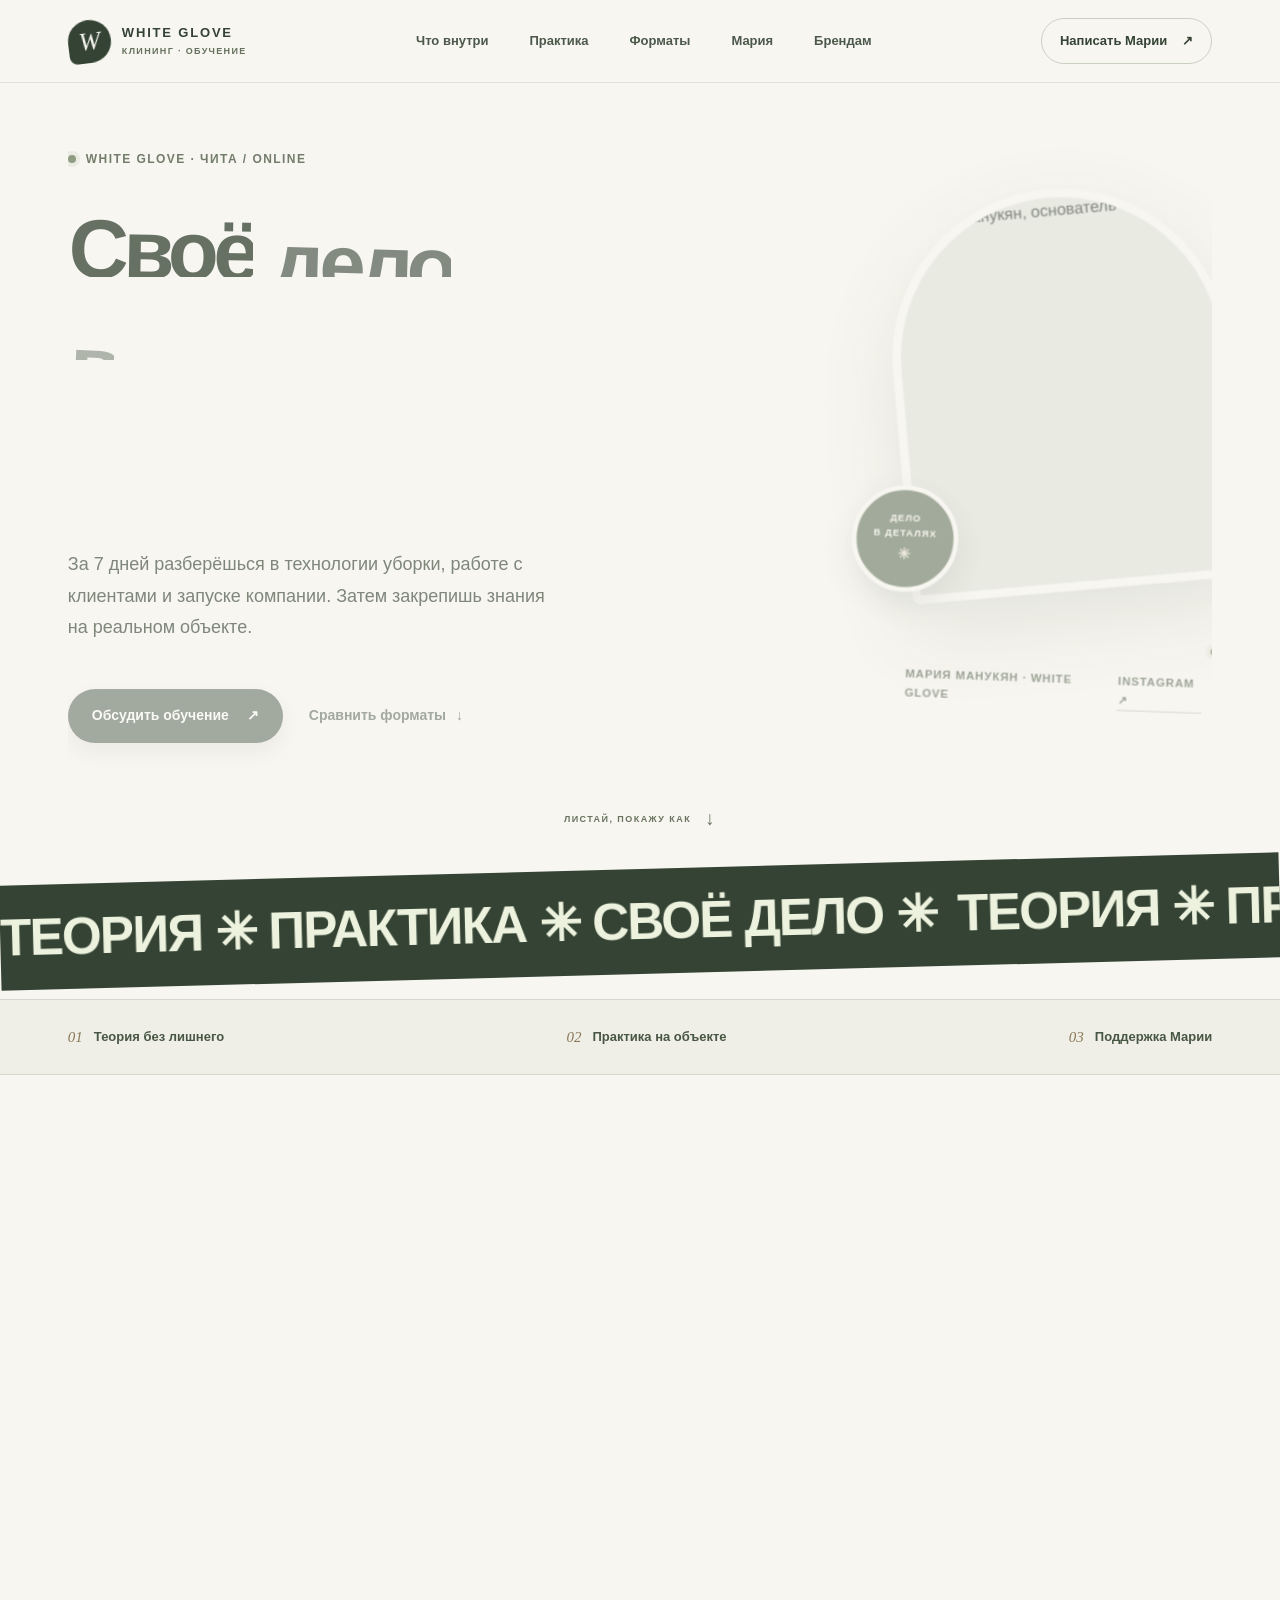
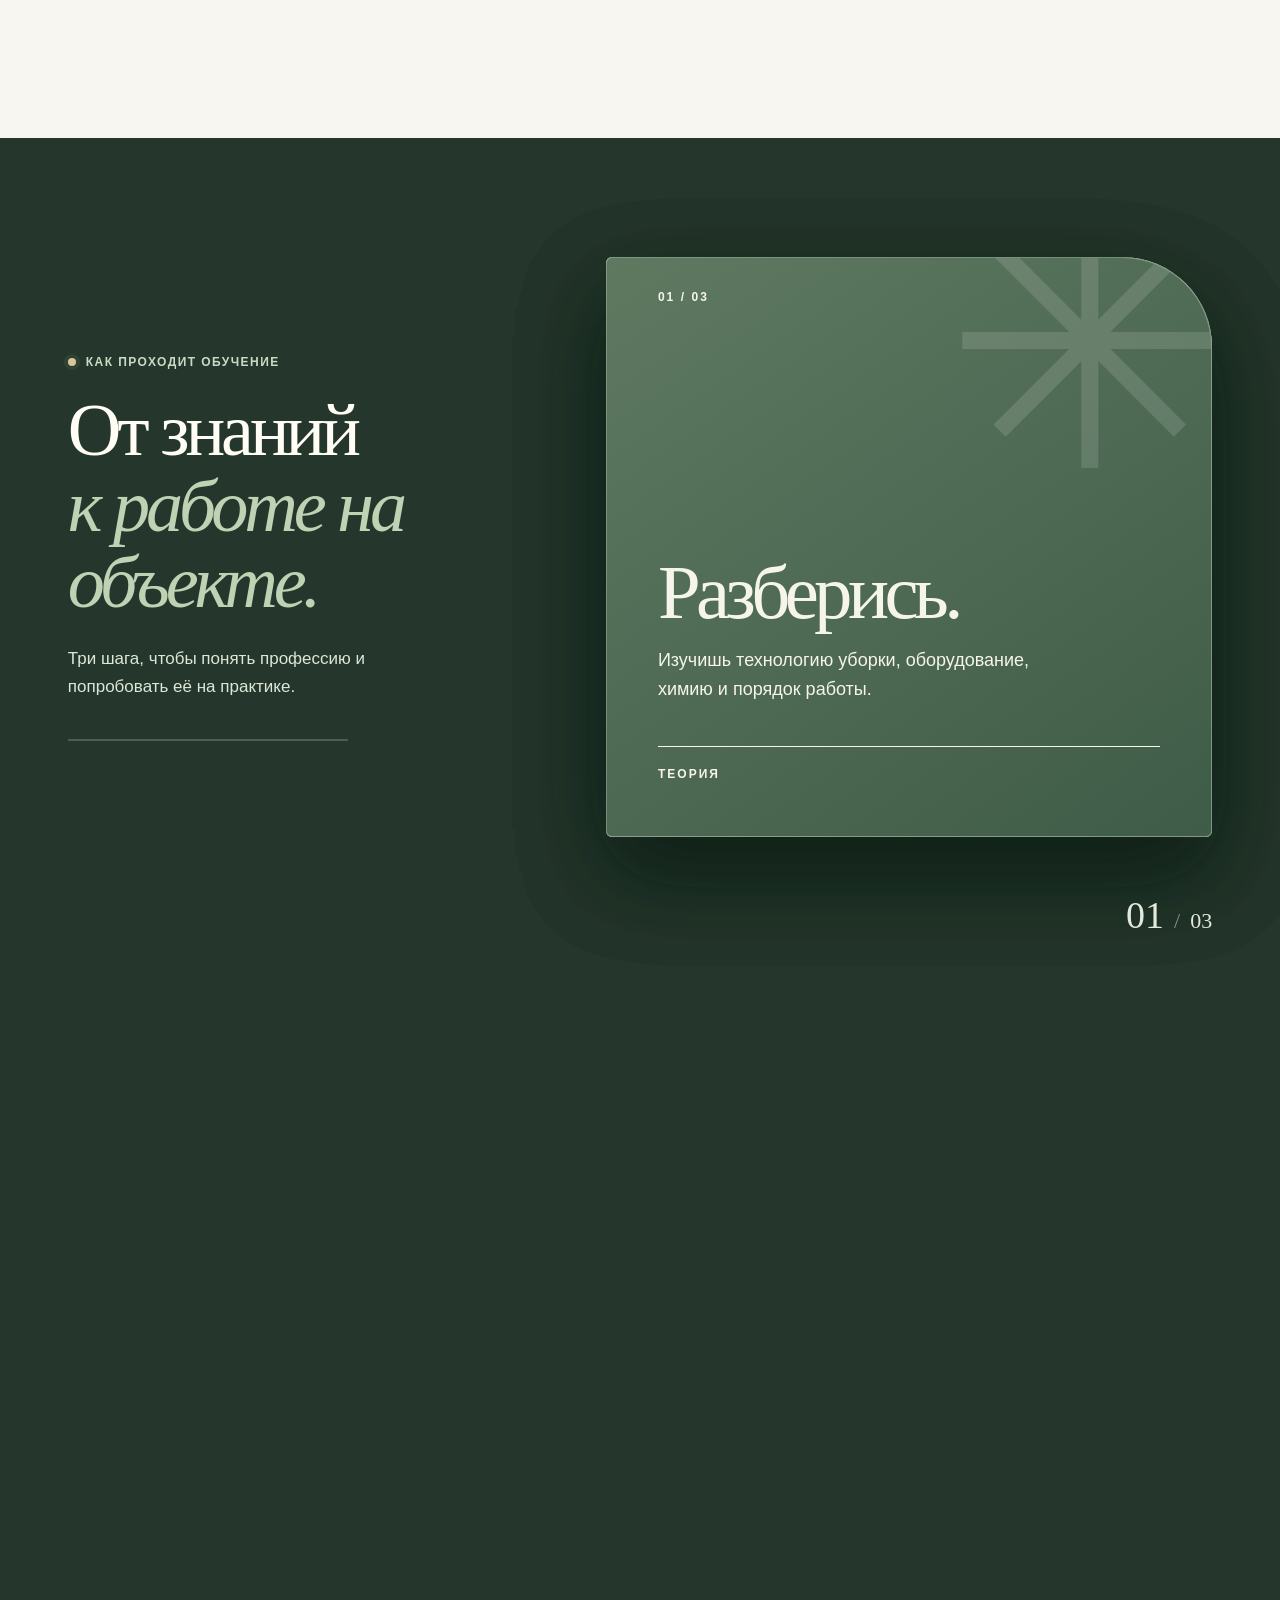
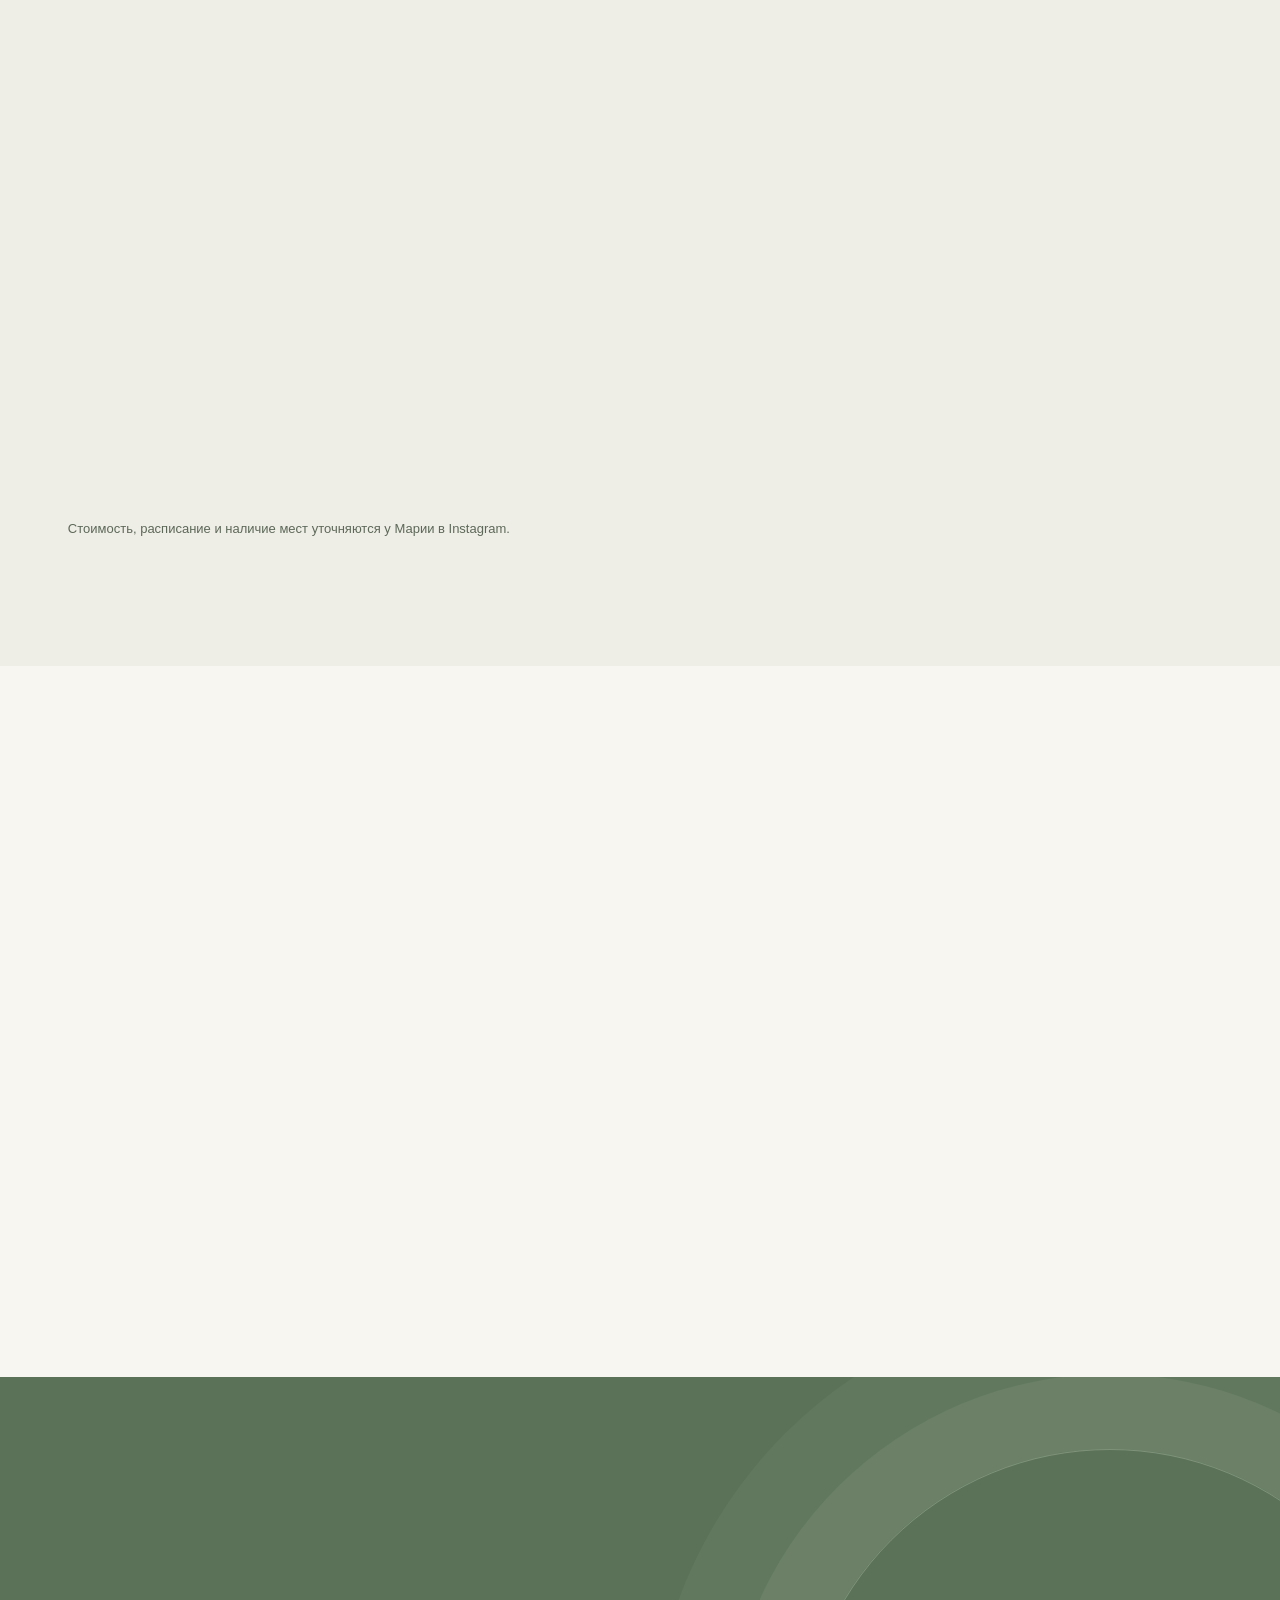
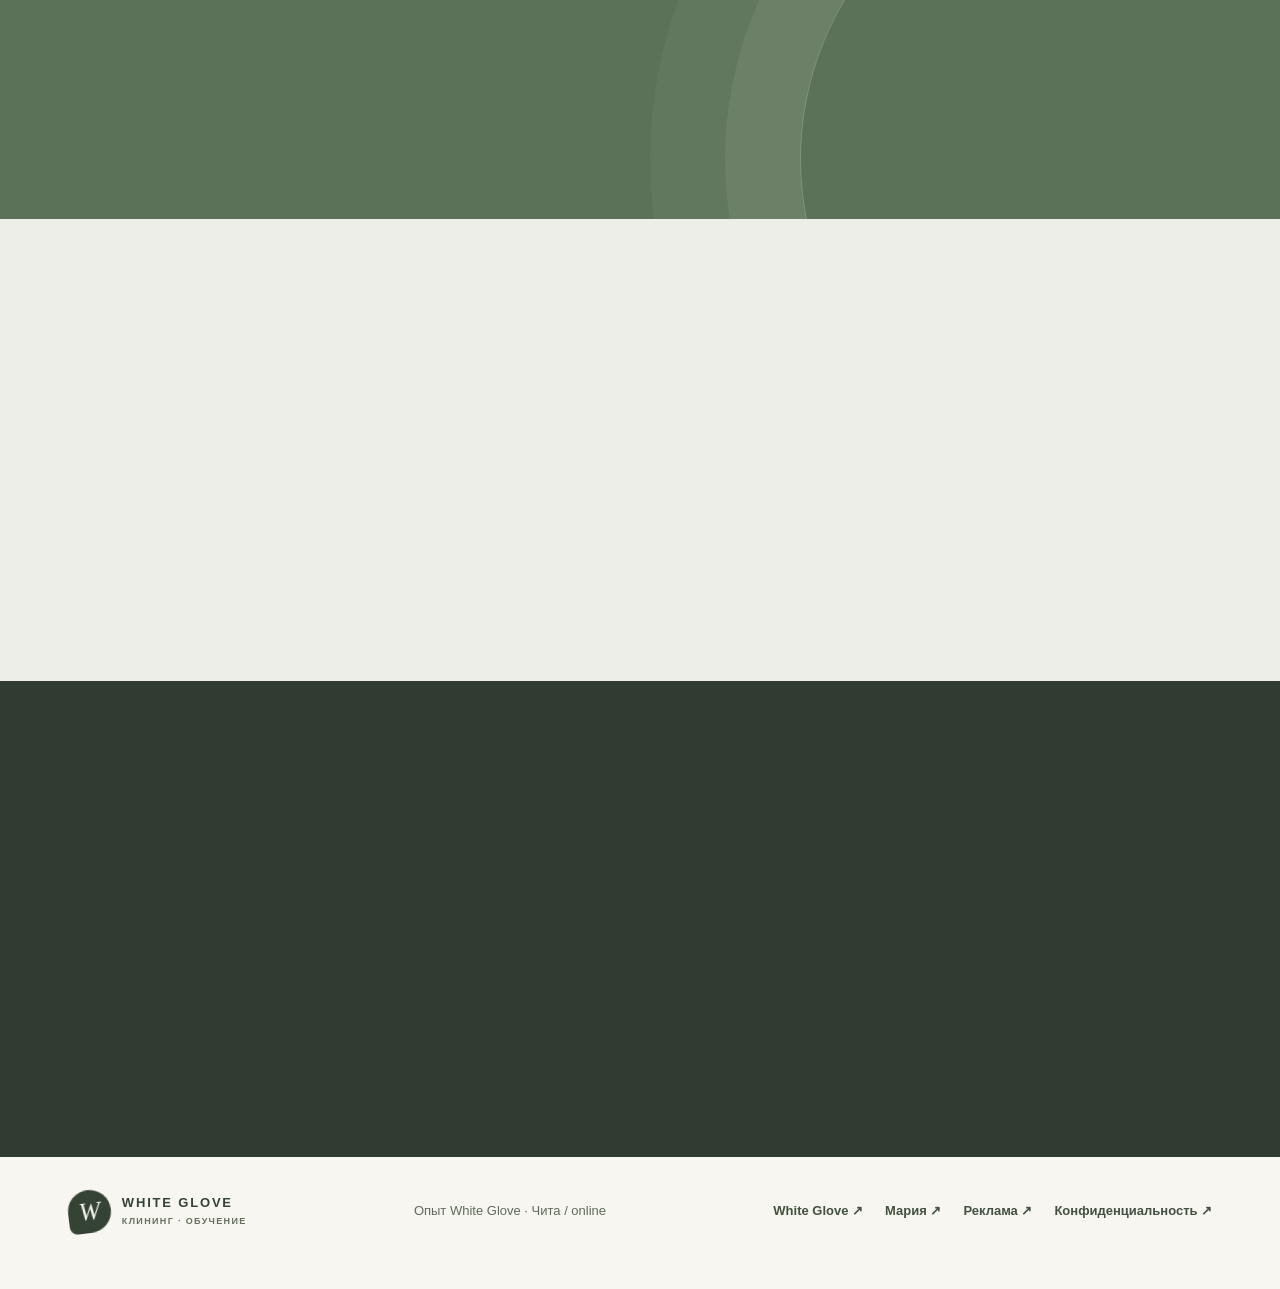
==== index.html @ 8e2f18bc "Add favicon assets and privacy CSP" ====
<!doctype html>
<html lang="ru">
  <head>
    <meta charset="utf-8">
    <meta http-equiv="Content-Security-Policy" content="default-src 'self'; script-src 'self'; style-src 'self'; img-src 'self' data:; font-src 'self'; connect-src 'self'; object-src 'none'; base-uri 'self'; form-action 'none'; upgrade-insecure-requests">
    <link rel="icon" href="/favicon.svg" type="image/svg+xml">
    <link rel="apple-touch-icon" href="/apple-touch-icon.png">
    <link rel="shortcut icon" href="/favicon.ico">
    <meta name="viewport" content="width=device-width, initial-scale=1">
        <meta name="theme-color" content="#f7f6f0">
    <meta name="description" content="Открой своё дело в клининге с Марией Манукян: теория, практика на объекте и два формата наставничества.">
    <meta property="og:type" content="website">
    <meta property="og:title" content="White Glove — клининг как дело">
    <meta property="og:description" content="От технологии уборки до первых заказов: теория, практика и поддержка Марии.">
    <title>White Glove — обучение клинингу с Марией Манукян</title>
    <link rel="stylesheet" href="styles.css?v=anime-motion-2">
    <script src="app.js?v=anime-motion-3" defer></script>
  <link rel="canonical" href="https://whiteglow.ru/"><meta property="og:url" content="https://whiteglow.ru/"><meta property="og:locale" content="ru_RU"><meta property="og:image" content="https://whiteglow.ru/instagram/maria-business.jpg"><meta property="og:image:alt" content="Мария Манукян — White Glove"><meta name="twitter:card" content="summary_large_image"><script type="application/ld+json">{"@context":"https://schema.org","@type":"WebSite","name":"White Glove","url":"https://whiteglow.ru/","inLanguage":"ru","description":"Обучение клинингу с Марией Манукян"}</script><meta name="google-site-verification" content="5sUJ-3RFZLc02Kup3Bb3RerP8i1IxEn9MFO-VkiBLbU"></head>
  <body>
    <a class="skip-link" href="#main">К содержанию</a>
    <div class="page-progress" aria-hidden="true"></div>

    <header class="site-header">
      <div class="header-inner wrap">
        <a class="brand" href="#top" aria-label="White Glove — главная">
          <span class="brand-mark" aria-hidden="true">W</span>
          <span class="brand-name">WHITE GLOVE<span>КЛИНИНГ · ОБУЧЕНИЕ</span></span>
        </a>
        <button class="menu-toggle" type="button" aria-label="Открыть меню" aria-expanded="false" aria-controls="site-nav">
          <span></span><span></span>
        </button>
        <nav class="site-nav" id="site-nav" aria-label="Главное меню">
          <a href="#approach">Что внутри</a>
          <a href="#cases">Практика</a>
          <a href="#courses">Форматы</a>
          <a href="#maria">Мария</a>
          <a href="advertising.html">Брендам</a>
        </nav>
        <a class="header-link" href="https://www.instagram.com/maria.manukyannn/" target="_blank" rel="noopener noreferrer">Написать Марии <span aria-hidden="true">↗</span></a>
      </div>
    </header>

    <main id="main">
      <section class="hero wrap" id="top" aria-labelledby="hero-title">
        <div class="hero-copy">
          <p class="eyebrow"><span class="eyebrow-dot"></span> WHITE GLOVE · ЧИТА / ONLINE</p>
          <h1 id="hero-title">Своё дело<br>в клининге.<br><em>Начни с Марией.</em></h1>
          <p class="hero-lead">За 7 дней разберёшься в технологии уборки, работе с клиентами и запуске компании. Затем закрепишь знания на реальном объекте.</p>
          <div class="hero-actions">
            <a class="button button-primary" href="https://www.instagram.com/maria.manukyannn/" target="_blank" rel="noopener noreferrer">Обсудить обучение <span aria-hidden="true">↗</span></a>
            <a class="text-link" href="#courses">Сравнить форматы <span aria-hidden="true">↓</span></a>
          </div>
          <div class="hero-note"><span class="note-rule"></span><p>7 дней обучения · 2 формата · практика с Марией</p></div>
        </div>

        <div class="hero-mobile-ribbon" aria-hidden="true"><div class="ribbon-track"><span>ТЕОРИЯ ✳ ПРАКТИКА ✳ СВОЁ ДЕЛО ✳ </span><span>ТЕОРИЯ ✳ ПРАКТИКА ✳ СВОЁ ДЕЛО ✳ </span><span>ТЕОРИЯ ✳ ПРАКТИКА ✳ СВОЁ ДЕЛО ✳ </span><span>ТЕОРИЯ ✳ ПРАКТИКА ✳ СВОЁ ДЕЛО ✳ </span></div></div>

        <div class="hero-visual" data-reveal>
          <div class="photo-frame hero-photo">
            <img src="instagram/maria-business.jpg" alt="Мария Манукян, основатель White Glove" fetchpriority="high">
          </div>
          <div class="hero-flight hero-flight-one" aria-hidden="true"><span>01</span> ЖИВАЯ ПРАКТИКА</div>
          <div class="hero-flight hero-flight-two" aria-hidden="true"><span>02</span> СВОЁ ДЕЛО</div>
          <div class="photo-caption"><span>МАРИЯ МАНУКЯН · WHITE GLOVE</span><a href="https://www.instagram.com/maria.manukyannn/" target="_blank" rel="noopener noreferrer" aria-label="Открыть Instagram Марии Манукян">INSTAGRAM ↗</a></div>
          <div class="hero-seal" aria-hidden="true"><span>ДЕЛО</span><span>В ДЕТАЛЯХ</span><i>✳</i></div>
          <span class="visual-orbit orbit-one" aria-hidden="true"></span>
          <span class="visual-orbit orbit-two" aria-hidden="true"></span>
        </div>
        <a class="scroll-cue" href="#approach"><span>ЛИСТАЙ, ПОКАЖУ КАК</span><span aria-hidden="true">↓</span></a>
      </section>

      <div class="motion-ribbon" aria-hidden="true"><div class="ribbon-track"><span>ТЕОРИЯ ✳ ПРАКТИКА ✳ СВОЁ ДЕЛО ✳ </span><span>ТЕОРИЯ ✳ ПРАКТИКА ✳ СВОЁ ДЕЛО ✳ </span><span>ТЕОРИЯ ✳ ПРАКТИКА ✳ СВОЁ ДЕЛО ✳ </span><span>ТЕОРИЯ ✳ ПРАКТИКА ✳ СВОЁ ДЕЛО ✳ </span></div></div>
      <section class="trust-strip" aria-label="Обучение White Glove">
        <div class="wrap trust-inner"><span><i>01</i> Теория без лишнего</span><span><i>02</i> Практика на объекте</span><span><i>03</i> Поддержка Марии</span></div>
      </section>

      <section class="approach section wrap" id="approach" aria-labelledby="approach-title">
        <div class="section-intro" data-reveal>
          <p class="eyebrow"><span class="eyebrow-dot"></span> НЕ ТОЛЬКО ТЕОРИЯ</p>
          <h2 id="approach-title">Пойми работу.<br><em>Собери своё.</em></h2>
          <p class="section-lead">Разберёшься, как устроена клининговая компания — от чистой поверхности до команды и документов.</p>
        </div>
        <div class="steps" data-reveal>
          <article class="step"><span class="step-number">01</span><div><h3>Технология уборки</h3><p>Инвентарь, химия и порядок действий на объекте.</p></div><span class="step-mark" aria-hidden="true">↗</span></article>
          <article class="step"><span class="step-number">02</span><div><h3>Организация работы</h3><p>Заявки, документы, подготовка объекта и процессы.</p></div><span class="step-mark" aria-hidden="true">↗</span></article>
          <article class="step"><span class="step-number">03</span><div><h3>Люди и развитие</h3><p>Подбор команды и первые шаги к своему делу.</p></div><span class="step-mark" aria-hidden="true">↗</span></article>
          <a class="inline-cta" href="https://www.instagram.com/maria.manukyannn/" target="_blank" rel="noopener noreferrer">Уточнить программу у Марии <span aria-hidden="true">↗</span></a>
        </div>
      </section>

      <section class="story-section" id="journey" aria-labelledby="story-title">
        <div class="story-stage wrap">
          <div class="story-heading">
            <p class="eyebrow"><span class="eyebrow-dot"></span> КАК ПРОХОДИТ ОБУЧЕНИЕ</p>
            <h2 id="story-title">От знаний<br><em>к работе на объекте.</em></h2>
            <p>Три шага, чтобы понять профессию и попробовать её на практике.</p>
            <div class="story-meter" aria-hidden="true"><span></span></div>
          </div>
          <div class="story-scenes">
            <article class="story-scene"><span class="story-index">01 / 03</span><div class="story-symbol" aria-hidden="true">✳</div><h3>Разберись.</h3><p>Изучишь технологию уборки, оборудование, химию и порядок работы.</p><span class="story-tail">ТЕОРИЯ</span></article>
            <article class="story-scene"><span class="story-index">02 / 03</span><div class="story-symbol" aria-hidden="true">↗</div><h3>Попробуй.</h3><p>Выйдешь на реальный объект с Марией и увидишь процессы в действии.</p><span class="story-tail">ПРАКТИКА</span></article>
            <article class="story-scene"><span class="story-index">03 / 03</span><div class="story-symbol" aria-hidden="true">∞</div><h3>Продолжай.</h3><p>Получишь поддержку в выбранном формате, когда начнёшь применять знания.</p><span class="story-tail">ПОДДЕРЖКА</span></article>
          </div>
          <div class="story-counter" aria-hidden="true"><span>01</span><i>/</i><span>03</span></div>
        </div>
      </section>

      <section class="case-section" id="cases" aria-labelledby="case-title">
        <div class="case-layout wrap">
          <div class="case-image photo-frame" data-reveal>
            <img src="instagram/commercial.jpg" alt="Коммерческий проект White Glove: окна и большой общественный интерьер" loading="eager" fetchpriority="high" decoding="async">
            <a class="image-link" href="https://www.instagram.com/cleaning_white_glove/reel/DLD2cqAoR26/" target="_blank" rel="noopener noreferrer"><span>СМОТРЕТЬ РАБОТУ КОМАНДЫ</span><span aria-hidden="true">↗</span></a>
          </div>
          <div class="case-copy" data-reveal>
            <p class="eyebrow"><span class="eyebrow-dot"></span> ПРАКТИКА НАСТОЯЩЕЙ КОМАНДЫ</p>
            <h2 id="case-title">Большие объекты.<br><em>Системная работа.</em></h2>
            <p class="section-lead">White Glove убирает школы, окна, фасады и коммерческие пространства. На конкретных проектах легче понять, как планируют работу и распределяют задачи.</p>
            <a class="button button-light" href="https://www.instagram.com/cleaning_white_glove/reel/DLD2cqAoR26/" target="_blank" rel="noopener noreferrer">Посмотреть проект в Instagram <span aria-hidden="true">↗</span></a>
            <p class="case-meta">ШКОЛА · ОКНА · АНГАР · ФАСАДЫ</p>
          </div>
        </div>
      </section>

      <section class="review-section section wrap" aria-labelledby="review-title">
        <div class="review-heading" data-reveal>
          <p class="eyebrow"><span class="eyebrow-dot"></span> ОТЗЫВЫ УЧЕНИЦ</p>
          <h2 id="review-title">Учёба на примере<br><em>реальной компании.</em></h2>
        </div>
        <div class="review-grid">
          <figure class="review-quote" data-reveal>
            <span class="quote-mark" aria-hidden="true">“</span>
            <blockquote>Всё очень подробно, лаконично и понятным языком.</blockquote>
            <figcaption>ОТЗЫВ УЧЕНИЦЫ · INSTAGRAM, 27.03.2025</figcaption>
            <a href="https://www.instagram.com/stories/highlights/18038107966927348/" target="_blank" rel="noopener noreferrer">Смотреть отзывы <span aria-hidden="true">↗</span></a>
          </figure>
          <div class="student-result" data-reveal>
            <p class="eyebrow"><span class="eyebrow-dot"></span> ЛИЧНЫЙ ОПЫТ УЧЕНИЦЫ</p>
            <p class="result-number">10 <span>объектов</span></p>
            <p class="result-caption">за 10 дней и первые коммерческие заявки</p>
            <p class="result-note">Это история одной ученицы, а не обещание такого же результата.</p>
            <a class="text-link" href="https://www.instagram.com/stories/highlights/18038107966927348/" target="_blank" rel="noopener noreferrer">Больше отзывов <span aria-hidden="true">↗</span></a>
          </div>
        </div>
      </section>

      <section class="courses-section" id="courses" aria-labelledby="courses-title">
        <div class="wrap courses-wrap">
          <div class="courses-heading" data-reveal>
            <div><p class="eyebrow"><span class="eyebrow-dot"></span> ВЫБЕРИ СВОЙ ТЕМП</p><h2 id="courses-title">Два формата.<br><em>Общая база — разная глубина.</em></h2></div>
            <p class="section-lead">В обоих форматах — теория уборки и химчистки, оборудование, химия, работа с клиентами и запуск дела. Выбирай объём практики и поддержки.</p>
          </div>
          <div class="course-grid">
            <article class="course-card" data-reveal>
              <div class="course-top"><span>01 / С МАРИЕЙ</span><span>1 ПРАКТИКА</span></div>
              <div class="course-body"><p class="course-kicker">Программа и личная связь</p><h3>Индивидуальный</h3><p>Все уроки курса, один месяц обратной связи и одна практика на объекте с Марией.</p></div>
              <a class="course-link" href="https://www.instagram.com/maria.manukyannn/" target="_blank" rel="noopener noreferrer">Узнать цену и даты <span aria-hidden="true">↗</span></a>
            </article>
            <article class="course-card course-featured" data-reveal>
              <div class="course-top"><span>02 / МАКСИМУМ ПРАКТИКИ</span><span>2 ПРАКТИКИ</span></div>
              <div class="course-body"><p class="course-kicker">Всё для старта</p><h3>VIP</h3><p>Два месяца наставничества и две практики. Пылесос, парогенератор и необходимую химию закупаем за свой счёт.</p></div>
              <a class="course-link" href="https://www.instagram.com/maria.manukyannn/" target="_blank" rel="noopener noreferrer">Узнать цену и даты <span aria-hidden="true">↗</span></a>
            </article>
          </div>
          <p class="courses-footnote">Стоимость, расписание и наличие мест уточняются у Марии в Instagram.</p>
        </div>
      </section>

      <section class="mentor-section section wrap" id="maria" aria-labelledby="mentor-title">
        <div class="mentor-signature" data-reveal aria-hidden="true"><span>М</span><small>МАРИЯ МАНУКЯН<br>WHITE GLOVE</small></div>
        <div class="mentor-copy" data-reveal>
          <p class="eyebrow"><span class="eyebrow-dot"></span> НАСТАВНИК ПО КЛИНИНГУ</p>
          <h2 id="mentor-title">Мария.<br><em>Опыт — в дело.</em></h2>
          <p class="section-lead">Основатель White Glove. Покажет, как устроена работа компании, и поможет выбрать подходящий формат обучения.</p>
          <a class="button button-primary" href="https://www.instagram.com/maria.manukyannn/" target="_blank" rel="noopener noreferrer">Познакомиться в Instagram <span aria-hidden="true">↗</span></a>
        </div>
      </section>

      <section class="brand-teaser" aria-labelledby="brand-teaser-title">
        <div class="wrap brand-teaser-inner" data-reveal>
          <p class="eyebrow"><span class="eyebrow-dot"></span> ДЛЯ БРЕНДОВ</p>
          <h2 id="brand-teaser-title">Хотите рекламу<br><em>у Марии?</em></h2>
          <a class="button button-cream" href="advertising.html">Форматы и цены <span aria-hidden="true">↗</span></a>
          <span class="brand-teaser-star" aria-hidden="true">✳</span>
        </div>
      </section>

      <section class="faq-section" aria-labelledby="faq-title">
        <div class="faq-layout wrap">
          <div data-reveal><p class="eyebrow"><span class="eyebrow-dot"></span> КОРОТКО О ГЛАВНОМ</p><h2 id="faq-title">Вопросы<br><em>перед стартом.</em></h2><a class="text-link" href="https://www.instagram.com/maria.manukyannn/" target="_blank" rel="noopener noreferrer">Спросить Марию напрямую <span aria-hidden="true">↗</span></a></div>
          <div class="faq-list" data-reveal>
            <details><summary>Нужен ли опыт в клининге?<span aria-hidden="true">+</span></summary><p>Нет. Можно начать с нуля и выбрать формат под свой опыт и цель.</p></details>
            <details><summary>Чем отличаются форматы?<span aria-hidden="true">+</span></summary><p>Программа общая. В индивидуальном формате — месяц обратной связи и одна практика. В VIP — два месяца наставничества, две практики, оборудование и химия за наш счёт.</p></details>
            <details><summary>Сколько стоит обучение?<span aria-hidden="true">+</span></summary><p>Напиши Марии — она расскажет о стоимости, расписании и ближайших местах.</p></details>
          </div>
        </div>
      </section>

      <section class="final-cta" aria-labelledby="final-title">
        <div class="final-inner wrap" data-reveal>
          <p class="eyebrow"><span class="eyebrow-dot"></span> БЕЗ ОБЯЗАТЕЛЬСТВ</p>
          <h2 id="final-title">Спроси — и реши<br><em>своим темпом.</em></h2>
          <p>Уточни программу, цену и ближайший набор прямо у Марии.</p>
          <a class="button button-cream" href="https://www.instagram.com/maria.manukyannn/" target="_blank" rel="noopener noreferrer">Написать Марии в Instagram <span aria-hidden="true">↗</span></a>
          <span class="final-glow" aria-hidden="true"></span>
        </div>
      </section>
    </main>

    <footer class="site-footer wrap">
      <a class="brand" href="#top" aria-label="White Glove — наверх"><span class="brand-mark" aria-hidden="true">W</span><span class="brand-name">WHITE GLOVE<span>КЛИНИНГ · ОБУЧЕНИЕ</span></span></a>
      <p>Опыт White Glove · Чита / online</p>
      <div><a href="https://www.instagram.com/cleaning_white_glove/" target="_blank" rel="noopener noreferrer">White Glove ↗</a><a href="https://www.instagram.com/maria.manukyannn/" target="_blank" rel="noopener noreferrer">Мария ↗</a><a href="advertising.html">Реклама ↗</a><a href="privacy.html">Конфиденциальность ↗</a></div>
    </footer>
    <a class="mobile-contact" href="https://www.instagram.com/maria.manukyannn/" target="_blank" rel="noopener noreferrer">Спросить про обучение <span aria-hidden="true">↗</span></a>
  </body>
</html>
---- styles.css ----
:root {
  color-scheme: light;
  --paper: #f7f6f0;
  --paper-deep: #eeeee5;
  --white: #fffefa;
  --ink: #273329;
  --ink-soft: #566153;
  --muted: #63705f;
  --forest: #344333;
  --olive: #66775e;
  --sage: #b8c1a7;
  --line: #daddd1;
  --gold: #b19a70;
  --serif: "Iowan Old Style", "Palatino Linotype", "Book Antiqua", Georgia, serif;
  --sans: "Segoe UI", Arial, sans-serif;
  --wrap: 1216px;
  --gutter: clamp(22px, 5.3vw, 84px);
  --ease: cubic-bezier(.2,.75,.2,1);
}

*,*::before,*::after{box-sizing:border-box}
html{scroll-behavior:smooth;scroll-padding-top:92px;overflow-x:clip}
body{min-width:320px;margin:0;overflow-x:clip;color:var(--ink);background:var(--paper);font-family:var(--sans);font-size:17px;line-height:1.65;-webkit-font-smoothing:antialiased;text-rendering:optimizeLegibility}
body,button,a{font-family:var(--sans)}
a{color:inherit;text-decoration:none}
img{display:block;width:100%;height:100%;object-fit:cover}
button{font:inherit}
::selection{color:var(--white);background:var(--olive)}
:focus-visible{outline:3px solid #8b744c;outline-offset:4px}
.wrap{width:min(var(--wrap),calc(100% - var(--gutter)*2));margin-inline:auto}
.skip-link{position:fixed;z-index:1000;top:12px;left:12px;padding:12px 16px;border-radius:3px;color:white;background:var(--forest);transform:translateY(-160%)}
.skip-link:focus{transform:translateY(0)}
.page-progress{position:fixed;z-index:100;top:0;left:0;width:100%;height:3px;background:linear-gradient(90deg,#53634c,var(--gold));transform:scaleX(0);transform-origin:left;pointer-events:none}
.site-header{position:sticky;z-index:40;top:0;border-bottom:1px solid rgba(79,93,72,.12);background:rgba(247,246,240,.92);backdrop-filter:blur(16px)}
.header-inner{display:flex;min-height:82px;align-items:center;justify-content:space-between;gap:32px}
.brand{display:inline-flex;flex:0 0 auto;align-items:center;gap:11px}
.brand-mark{display:grid;width:43px;height:43px;place-items:center;border-radius:50% 50% 50% 8px;color:var(--paper);background:var(--forest);font:italic 26px/1 var(--serif);transform:rotate(-7deg)}
.brand-name{color:var(--forest);font-size:13px;font-weight:750;letter-spacing:.14em;line-height:1.25}
.brand-name span{display:block;margin-top:5px;color:#65705e;font-size:9px;font-weight:650;letter-spacing:.15em}
.site-nav{display:flex;align-items:center;gap:clamp(22px,3.2vw,46px)}
.site-nav a,.header-link{font-size:13px;font-weight:650}
.site-nav a{position:relative;padding-block:9px;color:#4c594a}
.site-nav a::after{position:absolute;right:0;bottom:3px;left:0;height:1px;background:var(--olive);content:"";transform:scaleX(0);transform-origin:right;transition:transform .28s var(--ease)}
.site-nav a:hover::after{transform:scaleX(1);transform-origin:left}
.header-link{display:flex;min-height:46px;align-items:center;gap:15px;padding:0 18px;border:1px solid #c9d0c1;border-radius:999px;color:var(--forest);transition:color .22s,background .22s,border-color .22s}
.header-link:hover{border-color:var(--forest);color:var(--white);background:var(--forest)}
.header-link span,.button span,.course-link span,.inline-cta span,.text-link span{display:inline-block;transition:transform .28s var(--ease)}
.header-link:hover span,.button:hover span,.course-link:hover span,.inline-cta:hover span,.text-link:hover span{transform:translate(3px,-2px)}
.menu-toggle{display:none}

.hero{position:relative;display:grid;min-height:min(760px,calc(100svh - 82px));grid-template-columns:.93fr 1.07fr;align-items:center;gap:clamp(40px,7vw,100px);padding-top:54px;padding-bottom:50px;overflow-x:clip}
.hero-copy{position:relative;z-index:2;padding:8px 0 18px}
.eyebrow{display:flex;align-items:center;gap:10px;margin:0 0 22px;color:#626e5b;font-size:12px;font-weight:750;letter-spacing:.12em;line-height:1.5}
.eyebrow-dot{width:8px;height:8px;flex:0 0 auto;border-radius:50%;background:#829174;box-shadow:0 0 0 4px rgba(130,145,116,.12)}
h1,h2,h3,p,figure{margin-top:0}
.hero h1,.section h2,.case-copy h2,.courses-heading h2,.faq-layout h2,.final-inner h2{margin-bottom:0;color:var(--forest);font-size:clamp(52px,6.5vw,88px);font-weight:600;line-height:.99;letter-spacing:-.065em;text-wrap:balance}
.hero h1 em,.section h2 em,.case-copy h2 em,.courses-heading h2 em,.faq-layout h2 em,.final-inner h2 em{color:#78876c;font-family:var(--serif);font-size:.94em;font-weight:500;letter-spacing:-.045em}
.hero-lead,.section-lead{max-width:510px;margin:24px 0 0;color:var(--ink-soft);font-size:18px;line-height:1.75}
.hero-actions{display:flex;align-items:center;flex-wrap:wrap;gap:16px 26px;margin-top:31px}
.button{position:relative;display:inline-flex;min-height:54px;align-items:center;justify-content:center;gap:18px;padding:0 23px;border:1px solid transparent;border-radius:999px;font-size:14px;font-weight:700;transition:transform .28s var(--ease),box-shadow .28s,background .28s,color .28s,border-color .28s;cursor:pointer}
.button:hover{transform:translateY(-3px)}
.button-primary{color:var(--white);background:var(--forest);box-shadow:0 9px 24px rgba(39,51,41,.13)}
.button-primary:hover{background:#4b5b47;box-shadow:0 13px 31px rgba(39,51,41,.2)}
.text-link{display:inline-flex;min-height:44px;align-items:center;gap:10px;color:var(--forest);font-size:14px;font-weight:700}
.hero-note{display:flex;align-items:center;gap:14px;margin-top:51px;color:#5e6a59;font-size:12px;font-weight:650;letter-spacing:.035em}
.hero-note p{margin:0}
.note-rule{width:35px;height:1px;background:var(--gold)}
.hero-visual{position:relative;min-width:0;max-width:535px;margin:0 0 8px auto;isolation:isolate}
.hero-visual::before{position:absolute;z-index:-1;top:11%;right:-13%;width:82%;aspect-ratio:1;border:1px solid rgba(111,126,99,.22);border-radius:50%;content:"";animation:orbit 30s linear infinite}
.hero-visual::after{position:absolute;z-index:-2;top:20%;right:-2%;width:78%;aspect-ratio:1;border:1px solid rgba(177,154,112,.26);border-radius:50%;content:"";animation:orbit 38s linear infinite reverse}
.photo-frame{position:relative;overflow:hidden;background:#dfe3d8;box-shadow:0 25px 70px rgba(43,55,42,.13)}
.hero-photo{width:min(100%,470px);aspect-ratio:.84;margin-inline:auto;border:9px solid var(--paper);border-radius:220px 220px 10px 10px;box-shadow:0 30px 80px rgba(43,55,42,.16)}
.hero-photo img{object-position:center 47%;transition:transform 1.1s var(--ease);animation:photo-arrive 1s .18s both var(--ease)}
.hero-visual:hover .hero-photo img{transform:scale(1.035)}
.photo-caption{display:flex;justify-content:space-between;gap:14px;margin:14px 6% 0;color:#5c6956;font-size:12px;font-weight:750;letter-spacing:.08em}
.photo-caption a{border-bottom:1px solid rgba(93,109,83,.34)}
.photo-caption a:hover{color:#8a744c}
.hero-seal{position:absolute;z-index:2;top:52%;left:-40px;display:flex;width:112px;height:112px;flex-direction:column;align-items:center;justify-content:center;gap:0;border:5px solid var(--paper);border-radius:50%;color:#f8f7f1;background:var(--olive);box-shadow:0 13px 32px rgba(42,54,42,.15);font-size:10px;font-weight:750;letter-spacing:.1em;line-height:1.55;animation:seal-arrive .8s .75s both var(--ease),float 5s 2s ease-in-out infinite}
.hero-seal i{margin-top:3px;color:#e4dfcf;font-size:16px;font-style:normal}
.visual-orbit{position:absolute;z-index:-1;width:10px;height:10px;border-radius:50%;background:var(--gold);box-shadow:0 0 0 5px rgba(177,154,112,.12)}
.orbit-one{top:14%;left:9%}.orbit-two{right:2%;bottom:13%;width:7px;height:7px;background:#829174}
.scroll-cue{position:absolute;right:0;bottom:22px;left:0;display:flex;align-items:center;justify-content:center;gap:14px;color:#68735f;font-size:9px;font-weight:750;letter-spacing:.16em}
.scroll-cue span:last-child{font-size:19px;animation:cue 1.7s ease-in-out infinite}

.trust-strip{border-block:1px solid #d5d9ce;background:#efefe7}
.trust-inner{display:flex;min-height:74px;align-items:center;justify-content:space-between;gap:20px}
.trust-inner>span{display:flex;align-items:center;gap:11px;color:#485644;font-size:13px;font-weight:650}
.trust-inner i{color:#8a7856;font:italic 15px var(--serif)}
.section{padding-block:clamp(88px,11vw,148px)}
.approach{display:grid;grid-template-columns:.92fr 1.08fr;gap:clamp(50px,9vw,135px);align-items:start}
.section h2,.case-copy h2,.courses-heading h2,.faq-layout h2{font-size:clamp(48px,5.3vw,70px)}
.section-intro .section-lead,.case-copy .section-lead,.courses-heading .section-lead,.mentor-copy .section-lead{margin-top:20px;font-size:17px}
.steps{overflow-x:clip;padding-top:9px}
.step{display:grid;grid-template-columns:44px 1fr 28px;align-items:center;gap:17px;padding:23px 0;border-top:1px solid var(--line);transition:padding .3s var(--ease)}
.step:last-of-type{border-bottom:1px solid var(--line)}
.step:hover{padding-inline:8px}
.step-number{align-self:start;padding-top:5px;color:#8a7856;font:italic 18px var(--serif)}
.step h3{margin:0 0 5px;color:var(--forest);font-size:20px;font-weight:700;letter-spacing:-.025em}
.step p{margin:0;color:var(--muted);font-size:15px;line-height:1.65}
.step-mark{display:grid;width:28px;height:28px;place-items:center;border:1px solid #d2d8ca;border-radius:50%;color:#66745f;font-size:13px;transition:transform .28s var(--ease),background .28s,color .28s}
.step:hover .step-mark{transform:rotate(45deg);color:white;background:var(--olive)}
.inline-cta{display:inline-flex;min-height:48px;align-items:center;gap:18px;margin-top:18px;color:var(--forest);font-size:14px;font-weight:700}

.case-section{overflow:hidden;color:#f7f6f0;background:#384738}
.case-layout{display:grid;grid-template-columns:1fr .92fr;align-items:center;gap:clamp(50px,9vw,130px);padding-block:clamp(76px,9vw,122px)}
.case-image{aspect-ratio:.94;border:1px solid rgba(255,255,255,.22);border-radius:46% 46% 8px 8px;box-shadow:0 24px 75px rgba(18,29,18,.24)}
.case-image img{object-position:center 40%;transition:transform 1s var(--ease)}
.case-image:hover img{transform:scale(1.035)}
.image-link{position:absolute;right:15px;bottom:15px;left:15px;display:flex;min-height:54px;align-items:center;justify-content:space-between;gap:10px;padding:0 17px;border:1px solid rgba(255,255,255,.39);border-radius:999px;color:white;background:rgba(28,39,29,.7);font-size:11px;font-weight:750;letter-spacing:.08em;backdrop-filter:blur(10px);transition:background .25s}
.image-link:hover{background:rgba(28,39,29,.92)}
.case-copy .eyebrow{color:#d7dfd1}
.case-copy .eyebrow-dot{background:#c5ac7d;box-shadow:0 0 0 4px rgba(197,172,125,.15)}
.case-copy h2{color:#f5f5ed}
.case-copy h2 em{color:#cbd5c0}
.case-copy .section-lead{color:#e0e6dc}
.button-light{margin-top:25px;color:#344333;background:#f3f3ec}
.button-light:hover{background:white}
.case-meta{margin:29px 0 0;color:#c6d0bf;font-size:10px;font-weight:750;letter-spacing:.15em}

.review-heading h2{max-width:630px}
.review-grid{display:grid;grid-template-columns:1.12fr .88fr;gap:18px;margin-top:48px}
.review-quote{position:relative;display:flex;min-height:320px;flex-direction:column;justify-content:flex-end;overflow:hidden;margin:0;padding:clamp(25px,4vw,48px);border-radius:5px 5px 5px 72px;color:#f7f7ef;background:linear-gradient(140deg,#77866c,#54634e);box-shadow:0 20px 56px rgba(44,57,42,.1)}
.review-quote::after{position:absolute;top:-118px;right:-35px;width:280px;aspect-ratio:1;border:1px solid rgba(242,245,236,.2);border-radius:50%;content:""}
.quote-mark{position:absolute;top:4px;left:28px;color:rgba(246,248,239,.3);font:italic 140px/.9 var(--serif)}
.review-quote blockquote{position:relative;z-index:1;max-width:610px;margin:0 0 21px;font:italic 500 clamp(30px,4.2vw,53px)/1.14 var(--serif);letter-spacing:-.025em;text-wrap:balance}
.review-quote figcaption{color:#e3e8dd;font-size:10px;font-weight:700;letter-spacing:.1em}
.review-quote>a{position:relative;z-index:1;display:flex;align-self:flex-start;min-height:45px;align-items:center;gap:10px;margin-top:17px;color:#fff;font-size:13px;font-weight:700}
.student-result{display:flex;min-height:320px;flex-direction:column;align-items:flex-start;justify-content:center;padding:clamp(25px,4vw,45px);border:1px solid var(--line);border-radius:5px 72px 5px 5px;background:#f0f0e9}
.student-result .eyebrow{font-size:10px}
.result-number{margin:3px 0 0;color:var(--forest);font:500 clamp(72px,8vw,104px)/.95 var(--serif);letter-spacing:-.07em}
.result-number span{font:650 16px/1 var(--sans);letter-spacing:0}
.result-caption{max-width:300px;margin:9px 0 0;color:var(--forest);font-size:17px;font-weight:700;line-height:1.45}
.result-note{max-width:320px;margin:15px 0 5px;color:#5f695a;font-size:13px;line-height:1.6}

.courses-section{padding-block:clamp(82px,10vw,126px);background:#eeeee6}
.courses-heading{display:flex;align-items:end;justify-content:space-between;gap:40px}
.courses-heading .section-lead{max-width:350px;margin-bottom:7px}
.course-grid{display:grid;grid-template-columns:repeat(3,minmax(0,1fr));gap:15px;margin-top:48px}
.course-card{display:flex;min-width:0;min-height:369px;flex-direction:column;padding:25px;border:1px solid #d8ddd1;border-radius:4px 34px 4px 4px;background:var(--paper);transition:transform .34s var(--ease),box-shadow .34s,border-color .34s}
.course-card:hover{transform:translateY(-7px);border-color:#aeb99f;box-shadow:0 18px 40px rgba(49,61,45,.11)}
.course-featured{color:#f8f7f1;background:#5c6d54;border-color:#5c6d54;box-shadow:0 16px 40px rgba(55,70,49,.13)}
.course-featured:hover{border-color:#475943;box-shadow:0 22px 48px rgba(55,70,49,.2)}
.course-top{display:flex;justify-content:space-between;gap:11px;color:#66725e;font-size:10px;font-weight:750;letter-spacing:.09em}
.course-featured .course-top{color:#e1e7da}
.course-body{margin:auto 0 28px;padding-top:32px}
.course-kicker{margin:0 0 7px;color:#7d896f;font:italic 18px var(--serif)}
.course-featured .course-kicker{color:#e3e7d8}
.course-body h3{margin:0;color:var(--forest);font-size:clamp(24px,2.35vw,32px);font-weight:700;letter-spacing:-.055em;line-height:1.2;overflow-wrap:anywhere}
.course-featured .course-body h3{color:white}
.course-body>p:last-child{max-width:330px;margin:13px 0 0;color:#5e6859;font-size:15px;line-height:1.65}
.course-featured .course-body>p:last-child{color:#edf0e8}
.course-link{display:flex;min-height:48px;align-items:center;justify-content:space-between;gap:12px;padding:0 15px;border:1px solid #cbd3c4;border-radius:999px;color:var(--forest);font-size:13px;font-weight:700;transition:color .24s,background .24s,border-color .24s}
.course-link:hover{border-color:var(--forest);color:white;background:var(--forest)}
.course-featured .course-link{border-color:#eef0e9;color:var(--forest);background:#f5f5ef}
.course-featured .course-link:hover{border-color:white;background:white}
.courses-footnote{margin:17px 0 0;color:#5d6859;font-size:13px}

.mentor-section{display:grid;grid-template-columns:.9fr 1.1fr;align-items:center;gap:clamp(60px,10vw,145px)}
.mentor-signature{display:flex;min-height:430px;flex-direction:column;align-items:center;justify-content:center;gap:24px;border:1px solid #d9ddcf;border-radius:220px 220px 5px 5px;background:radial-gradient(ellipse at center,#dce1d2 0,#f1f0e8 60%,#f7f6f0 100%);color:#40503e;text-align:center}
.mentor-signature>span{font:italic 220px/.8 var(--serif);letter-spacing:-.1em}
.mentor-signature small{font-size:12px;font-weight:750;letter-spacing:.15em;line-height:1.8}
.mentor-copy h2{margin-bottom:18px}
.mentor-copy .button{margin-top:16px}

.faq-section{padding-block:clamp(76px,9vw,110px);background:#edeee7}
.faq-layout{display:grid;grid-template-columns:.82fr 1.18fr;gap:clamp(45px,9vw,120px)}
.faq-layout h2{margin-bottom:23px}
.faq-list{border-top:1px solid #cdd3c5}
.faq-list details{border-bottom:1px solid #cdd3c5}
.faq-list summary{display:flex;min-height:69px;align-items:center;justify-content:space-between;gap:18px;color:var(--forest);font-size:16px;font-weight:700;list-style:none;cursor:pointer}
.faq-list summary::-webkit-details-marker{display:none}
.faq-list summary span{display:grid;width:32px;height:32px;flex:0 0 auto;place-items:center;border:1px solid #c1cbb7;border-radius:50%;color:#53634b;font-size:19px;font-weight:400;transition:transform .25s,background .25s,color .25s}
.faq-list details[open] summary span{transform:rotate(45deg);color:white;background:var(--olive)}
.faq-list details p{max-width:570px;margin:-1px 45px 22px 0;color:#596555;font-size:15px;line-height:1.7}

.final-cta{position:relative;overflow:hidden;color:#f8f8f0;background:#303b31}
.final-inner{position:relative;z-index:1;display:flex;min-height:420px;flex-direction:column;align-items:center;justify-content:center;padding-block:76px;text-align:center}
.final-inner .eyebrow{color:#d0d8c9}
.final-inner .eyebrow-dot{background:#d2bb8c;box-shadow:0 0 0 4px rgba(210,187,140,.15)}
.final-inner h2{color:#f8f8f0;font-size:clamp(52px,7vw,82px)}
.final-inner h2 em{color:#d0dbc6}
.final-inner>p:not(.eyebrow){max-width:470px;margin:18px 0 23px;color:#e2e6dd;font-size:16px;line-height:1.7}
.button-cream{color:var(--forest);background:#f3f3eb;box-shadow:0 12px 28px rgba(10,18,10,.15)}
.button-cream:hover{background:white;box-shadow:0 16px 36px rgba(10,18,10,.23)}
.final-glow{position:absolute;z-index:-1;top:50%;left:50%;width:600px;aspect-ratio:1;border:1px solid rgba(203,216,191,.12);border-radius:50%;box-shadow:0 0 0 70px rgba(203,216,191,.025),0 0 95px rgba(164,184,144,.09);transform:translate(-50%,-50%);animation:glow-drift 11s ease-in-out infinite alternate}
.final-glow::after{position:absolute;inset:45px;border:1px solid rgba(203,216,191,.1);border-radius:50%;content:""}
.site-footer{display:flex;min-height:108px;align-items:center;justify-content:space-between;gap:24px}
.site-footer>p{margin:0;color:#5f6c5b;font-size:13px}
.site-footer>div{display:flex;gap:22px;color:#43513f;font-size:13px;font-weight:650}
.site-footer>div a:hover{text-decoration:underline;text-underline-offset:4px}
.mobile-contact{display:none}

.has-motion [data-reveal]{opacity:0;transform:translate3d(0,24px,0);transition:opacity .75s var(--ease),transform .75s var(--ease);transition-delay:var(--delay,0ms)}
.has-motion [data-reveal].is-visible{opacity:1;transform:translate3d(0,0,0)}
.hero-copy>*{animation:rise-in .75s var(--ease) both}
.hero-copy>.eyebrow{animation-delay:.03s}.hero-copy>h1{animation-delay:.12s}.hero-copy>.hero-lead{animation-delay:.24s}.hero-copy>.hero-actions{animation:rise-in .75s .35s var(--ease) both}.hero-copy>.hero-note{animation-delay:.47s}
.document-hidden .hero-visual::before,.document-hidden .hero-visual::after,.document-hidden .hero-seal,.document-hidden .scroll-cue span:last-child,.document-hidden .final-glow{animation-play-state:paused}

@keyframes rise-in{from{opacity:0;transform:translate3d(0,18px,0)}to{opacity:1;transform:translate3d(0,0,0)}}
@keyframes photo-arrive{from{transform:scale(1.06);filter:saturate(.55)}to{transform:scale(1);filter:saturate(.82)}}
@keyframes seal-arrive{from{opacity:0;transform:translate3d(-12px,12px,0) scale(.84) rotate(-9deg)}to{opacity:1;transform:translate3d(0,0,0) scale(1) rotate(0)}}
@keyframes float{0%,100%{translate:0 0}50%{translate:0 -7px}}
@keyframes orbit{to{transform:rotate(360deg)}}
@keyframes cue{0%,100%{transform:translateY(0)}50%{transform:translateY(5px)}}
@keyframes glow-drift{from{transform:translate(-50%,-50%) scale(.94) rotate(-7deg)}to{transform:translate(-50%,-50%) scale(1.06) rotate(7deg)}}

@media(max-width:1000px){
  :root{--gutter:clamp(24px,5.5vw,52px)}
  .hero{min-height:650px;gap:42px}
  .hero h1{font-size:clamp(51px,7vw,70px)}
  .hero-visual{max-width:460px}
  .hero-seal{left:-30px;width:98px;height:98px}
  .approach{gap:55px}
  .case-layout{gap:58px}
  .course-card{padding:22px}
  .course-body h3{font-size:clamp(23px,3.1vw,30px)}
}

@media(max-width:760px){
  html{scroll-padding-top:76px}
  body{font-size:16px}
  .header-inner{min-height:70px;gap:14px}
  .brand-mark{width:39px;height:39px;font-size:23px}
  .brand-name{font-size:12px}
  .brand-name span{font-size:9px}
  .header-link{display:none}
  .menu-toggle{display:flex;width:46px;height:46px;flex:0 0 auto;flex-direction:column;align-items:center;justify-content:center;gap:6px;border:1px solid #c6cebd;border-radius:50%;background:transparent;cursor:pointer}
  .menu-toggle span{width:17px;height:1.5px;background:var(--forest);transition:transform .25s var(--ease)}
  .menu-toggle[aria-expanded="true"] span:first-child{transform:translateY(3.75px) rotate(45deg)}
  .menu-toggle[aria-expanded="true"] span:last-child{transform:translateY(-3.75px) rotate(-45deg)}
  .site-nav{position:absolute;top:69px;right:0;left:0;display:none;flex-direction:column;gap:0;padding:8px var(--gutter) 15px;border-bottom:1px solid var(--line);background:rgba(247,246,240,.98);box-shadow:0 16px 26px rgba(42,53,40,.1)}
  .site-nav.is-open{display:flex}
  .site-nav a{min-height:48px;padding:12px 2px;border-bottom:1px solid var(--line);font-size:15px}
  .site-nav a:last-child{border-bottom:0}
  .hero{min-height:0;grid-template-columns:1fr;gap:36px;padding-top:49px;padding-bottom:65px}
  .hero-copy{padding:0}
  .eyebrow{margin-bottom:17px;font-size:11px}
  .hero h1{font-size:clamp(49px,12vw,76px);line-height:1.02;letter-spacing:-.07em}
  .hero-lead{max-width:550px;margin-top:19px;font-size:17px;line-height:1.65}
  .hero-actions{gap:12px 19px;margin-top:25px}
  .button{min-height:52px;padding-inline:19px;font-size:13px}
  .text-link{font-size:13px}
  .hero-note{margin-top:28px;font-size:11px}
  .hero-visual{width:min(100%,470px);margin:0 auto 3px}
  .hero-photo{width:80%;aspect-ratio:.87;border-width:7px}
  .hero-seal{top:53%;left:0;width:88px;height:88px;border-width:4px;font-size:9px}
  .photo-caption{margin-top:11px;font-size:11px}
  .scroll-cue{bottom:16px;font-size:8px}
  .trust-inner{min-height:0;flex-wrap:wrap;justify-content:flex-start;gap:12px 23px;padding-block:17px}
  .trust-inner>span{gap:8px;font-size:12px}
  .trust-inner i{font-size:14px}
  .section{padding-block:78px}
  .approach{grid-template-columns:1fr;gap:31px}
  .section h2,.case-copy h2,.courses-heading h2,.faq-layout h2{font-size:clamp(45px,10.5vw,64px)}
  .section-intro .section-lead,.case-copy .section-lead,.courses-heading .section-lead,.mentor-copy .section-lead{margin-top:16px;font-size:16px}
  .steps{padding-top:0}
  .step{grid-template-columns:35px 1fr 26px;gap:11px;padding-block:19px}
  .step h3{font-size:18px}
  .step p{font-size:15px}
  .case-layout{grid-template-columns:1fr;gap:35px;padding-block:65px}
  .case-image{width:min(100%,470px);aspect-ratio:1.04;margin-inline:auto;border-radius:46% 46% 5px 5px}
  .case-copy .button{margin-top:19px}
  .case-meta{margin-top:20px;font-size:9px}
  .review-grid{grid-template-columns:1fr;gap:12px;margin-top:29px}
  .review-quote,.student-result{min-height:260px}
  .review-quote{border-bottom-left-radius:48px}
  .review-quote blockquote{font-size:clamp(31px,8vw,44px)}
  .student-result{border-top-right-radius:48px}
  .courses-section{padding-block:72px}
  .courses-heading{align-items:flex-start;flex-direction:column;gap:16px}
  .courses-heading .section-lead{max-width:520px;margin:0;font-size:15px}
  .course-grid{grid-template-columns:1fr;gap:11px;margin-top:28px}
  .course-card{min-height:300px;padding:21px;border-radius:4px 25px 4px 4px}
  .course-body{padding-top:22px;margin-bottom:23px}
  .course-body h3{font-size:30px}
  .course-body>p:last-child{font-size:15px}
  .courses-footnote{font-size:14px;line-height:1.6}
  .mentor-section{grid-template-columns:1fr;gap:33px;padding-block:74px}
  .mentor-signature{width:min(88%,410px);min-height:360px;margin-inline:auto;border-radius:170px 170px 5px 5px}
  .mentor-signature>span{font-size:185px}
  .mentor-copy .button{margin-top:8px}
  .faq-section{padding-block:70px}
  .faq-layout{grid-template-columns:1fr;gap:24px}
  .faq-layout h2{margin-bottom:13px}
  .faq-list summary{min-height:64px;font-size:15px}
  .faq-list details p{margin-right:36px;font-size:16px}
  .final-inner{min-height:370px;padding-block:64px}
  .final-inner h2{font-size:clamp(48px,11vw,70px)}
  .final-inner>p:not(.eyebrow){font-size:15px}
  .final-glow{width:430px}
  .site-footer{flex-wrap:wrap;justify-content:flex-start;gap:17px 24px;padding-block:22px 90px}
  .site-footer>p{width:100%;font-size:12px}
  .site-footer>div{gap:17px;font-size:12px}
  .mobile-contact{position:fixed;z-index:35;right:12px;bottom:max(12px,env(safe-area-inset-bottom));left:12px;display:flex;min-height:52px;align-items:center;justify-content:space-between;padding:0 19px;border:1px solid rgba(255,255,255,.18);border-radius:999px;color:white;background:#354433;box-shadow:0 9px 25px rgba(33,44,34,.2);font-size:14px;font-weight:700;transition:transform .2s,background .2s}
  .mobile-contact:hover{transform:translateY(-2px);background:#4c6048}
}

@media(max-width:390px){
  :root{--gutter:21px}
  .hero h1{font-size:clamp(46px,12.1vw,55px)}
  .hero-actions{align-items:flex-start;flex-direction:column}
  .hero-seal{width:79px;height:79px;font-size:8px}
  .photo-caption{gap:8px;font-size:10px;letter-spacing:.04em}
  .trust-inner{gap:10px 16px}
  .trust-inner>span{font-size:11px}
  .step h3{font-size:17px}
  .course-card{min-height:290px}
}

@media(prefers-reduced-motion:reduce){
  *,*::before,*::after{scroll-behavior:auto!important;animation-duration:.01ms!important;animation-iteration-count:1!important;transition-duration:.01ms!important}
  .has-motion [data-reveal]{opacity:1;transform:none}
  .hero-photo img{transform:none;filter:saturate(.82)}
}

.word-mask{display:inline-block;overflow:clip;vertical-align:bottom;padding-bottom:.12em;margin-bottom:-.12em}
.word-motion{display:inline-block;transform-origin:0 100%}
.motion-ribbon{overflow:hidden;padding:22px 0;background:#344333;color:#edf2df;transform:rotate(-1.5deg);margin-block:12px 25px}
.ribbon-track{display:flex;width:max-content;animation:ribbon-flow 24s linear infinite;animation-play-state:paused}
.ribbon-track span{flex-shrink:0;padding-right:.4em;font-size:clamp(26px,4vw,56px);font-weight:750;letter-spacing:-.035em;line-height:1.2}
.motion-active .ribbon-track{animation-play-state:running}
.hero-visual::before{border:2px dashed #b2bea1}
.hero-visual::after{background:radial-gradient(circle,#c1d7a660,transparent 66%);border:0}
.hero-seal{animation:seal-arrive .85s .4s both var(--ease),float 4s 1.3s ease-in-out infinite}
.button{position:relative;overflow:hidden}
.button::after{position:absolute;inset:-70% auto -70% -65%;width:36%;background:linear-gradient(90deg,transparent,#ffffff45,transparent);transform:rotate(25deg);content:"";pointer-events:none}
.button:hover::after{animation:button-sheen .65s ease-out}
.course-card,.review-quote{transform-style:preserve-3d}
@media(prefers-reduced-motion:no-preference){
  .has-motion [data-reveal]{transform:translate3d(0,65px,0) scale(.95);transition-duration:1s;transition-timing-function:cubic-bezier(.16,1,.3,1)}
  .has-motion [data-reveal].is-visible{transform:translate3d(0,0,0) scale(1)}
  .has-motion [data-reveal] .word-motion{opacity:0;transform:translateY(115%) rotate(5deg);transition:transform .85s cubic-bezier(.16,1,.3,1),opacity .5s;transition-delay:var(--word-delay)}
  .has-motion [data-reveal].is-visible .word-motion{opacity:1;transform:translateY(0) rotate(0)}
  .hero-copy>h1{animation:none}
  .hero h1 .word-motion{animation:word-arrive .95s cubic-bezier(.16,1,.3,1) both;animation-delay:var(--word-delay)}
  .has-motion .hero-visual{transform:translate3d(60px,60px,0) rotate(7deg) scale(.8)}
  .has-motion .hero-visual.is-visible{transform:translate3d(0,0,0) rotate(0) scale(1)}
  .hero-photo{translate:0 var(--scroll-shift,0px);rotate:var(--scroll-turn,0deg)}
  .hero-visual:not(.motion-active)::before,.hero-visual:not(.motion-active)::after,.hero-visual:not(.motion-active) .hero-seal{animation-play-state:paused}
  .has-motion .case-image{clip-path:inset(15% 10% 15% 10% round 45%);transition:clip-path 1.2s cubic-bezier(.16,1,.3,1),opacity .8s,transform 1.2s}
  .has-motion .case-image.is-visible{clip-path:inset(0 round 0)}
  .case-image img{scale:1.16;translate:0 var(--scroll-shift,0px)}
  .has-motion .steps .step{opacity:0;transform:translateX(55px);transition:opacity .6s,transform .8s cubic-bezier(.16,1,.3,1)}
  .has-motion .steps.is-visible .step{opacity:1;transform:none}
  .step:nth-child(2){transition-delay:.12s!important}.step:nth-child(3){transition-delay:.24s!important}
  .has-motion .course-card{transform:translateY(100px) rotate(4deg);transition-duration:.85s;transition-delay:0ms!important}
  .has-motion .course-card:nth-child(2){transition-delay:120ms!important}
  .has-motion .course-card:nth-child(3){transition-delay:240ms!important}
  .has-motion .course-card.is-visible{transform:perspective(900px) rotateX(var(--tilt-x,0deg)) rotateY(var(--tilt-y,0deg))}
  .course-card.is-visible:hover{translate:0 -10px;transition-duration:.18s;transition-delay:0ms!important;box-shadow:0 28px 65px #34433325}
  .review-quote.is-visible{transform:perspective(900px) rotateX(var(--tilt-x,0deg)) rotateY(var(--tilt-y,0deg))}
  .mentor-signature>span{rotate:var(--scroll-turn,0deg);translate:0 var(--scroll-shift,0px)}
  .final-cta .final-glow{animation:glow-drift 6s ease-in-out infinite alternate;animation-play-state:paused;box-shadow:0 0 0 70px #cbd8bf0a,0 0 0 140px #cbd8bf08,0 0 120px #a4b89035}
  .final-cta.motion-active .final-glow{animation-play-state:running}
}
.document-hidden .ribbon-track,.document-hidden .hero-seal,.document-hidden .hero-visual::before,.document-hidden .hero-visual::after,.document-hidden .final-cta .final-glow{animation-play-state:paused!important}
@keyframes word-arrive{from{opacity:0;transform:translateY(110%) rotate(6deg)}to{opacity:1;transform:translateY(0) rotate(0)}}
@keyframes ribbon-flow{to{transform:translateX(-50%)}}
@keyframes button-sheen{to{transform:translateX(560%) rotate(25deg)}}
@media(max-width:760px){.motion-ribbon{padding:17px 0}.hero-photo{rotate:0deg}.course-card{transform-style:flat}}
@media(prefers-reduced-motion:reduce){.ribbon-track{animation:none}.word-motion{opacity:1!important;transform:none!important}.hero-photo,.case-image img,.mentor-signature>span{translate:none;rotate:none}.case-image{clip-path:none!important}}

.hero-mobile-ribbon{display:none}
.course-grid{grid-template-columns:repeat(2,minmax(0,1fr));max-width:1000px;margin-inline:auto}
.course-card{min-height:350px}
@media(max-width:760px){
  .hero-mobile-ribbon{display:block;overflow:hidden;width:100%;padding:13px 0;background:#344333;color:#edf2df;border-radius:4px;transform:rotate(-1.5deg)}
  .hero-mobile-ribbon .ribbon-track span{font-size:21px}
  .motion-ribbon{display:none}
  .course-grid{grid-template-columns:1fr}
}

.hero-photo img{object-position:center 42%;filter:saturate(.78) contrast(.97)}
.hero-flight{position:absolute;z-index:3;display:flex;align-items:center;gap:12px;padding:12px 20px;border:1px solid #ecf3e4cc;border-radius:100px;color:#324432;background:#f4f7ed;box-shadow:0 16px 40px #1e392d40;font-size:11px;font-weight:800;letter-spacing:.08em;white-space:nowrap;animation:flight-arrive 1s cubic-bezier(.16,1,.3,1) both,flight-float 5s 1s ease-in-out infinite alternate}
.hero-flight span{display:grid;width:30px;height:30px;place-items:center;border-radius:50%;color:#f4f7ed;background:#476149;font:italic 16px var(--serif)}
.hero-flight-one{top:11%;left:-7%;rotate:-8deg}
.hero-flight-two{right:-5%;bottom:21%;rotate:7deg;animation-delay:.3s,1.3s}
@keyframes flight-arrive{from{opacity:0;transform:translateY(60px) scale(.5)}to{opacity:1;transform:translateY(0) scale(1)}}
@keyframes flight-float{to{translate:0 -20px;rotate:5deg}}
.brand-teaser{position:relative;overflow:hidden;padding-block:clamp(75px,9vw,120px);color:#f5f7ee;background:#5b7158}
.brand-teaser::before{position:absolute;right:-140px;bottom:-250px;width:620px;aspect-ratio:1;border:1px solid #dcebd645;border-radius:50%;box-shadow:0 0 0 75px #dcebd613,0 0 0 150px #dcebd60b;content:"";animation:teaser-pulse 7s ease-in-out infinite alternate}
.brand-teaser-inner{position:relative;display:grid;grid-template-columns:1fr auto;align-items:end;gap:15px 40px}
.brand-teaser .eyebrow{grid-column:1/-1;color:#e0edda}
.brand-teaser h2{margin:0;font:500 clamp(53px,6vw,84px)/1.02 var(--serif);letter-spacing:-.06em}
.brand-teaser h2 em{color:#d2e1c5;font-weight:400}
.brand-teaser .button{position:relative;z-index:2;margin-bottom:8px}
.brand-teaser-star{position:absolute;top:-42px;right:5%;font-size:180px;line-height:1;color:#d7eaca38;animation:teaser-star 18s linear infinite}
@keyframes teaser-pulse{to{transform:scale(1.18);opacity:.5}}
@keyframes teaser-star{to{rotate:360deg}}
@media(max-width:760px){.hero-flight{padding:7px 11px;gap:7px;font-size:8px}.hero-flight span{width:23px;height:23px;font-size:12px}.hero-flight-one{left:-3%;top:12%}.hero-flight-two{right:-2%;bottom:23%}.brand-teaser-inner{grid-template-columns:1fr}.brand-teaser .button{justify-content:space-between;width:min(100%,320px);margin-top:20px}.brand-teaser-star{top:15%;right:0;font-size:130px}}
@media(prefers-reduced-motion:reduce){.hero-flight,.brand-teaser::before,.brand-teaser-star{animation:none}}

@media(prefers-reduced-motion:no-preference){
  .has-motion .review-quote{transform:translate3d(-65px,50px,0) rotate(-4deg) scale(.94)}
  .has-motion .review-quote.is-visible{transform:perspective(900px) rotateX(var(--tilt-x,0deg)) rotateY(var(--tilt-y,0deg))}
  .has-motion .student-result{transform:translate3d(65px,50px,0) rotate(4deg) scale(.94)}
  .has-motion .student-result.is-visible{transform:none}
  .student-result .result-number{transform-origin:left bottom}
  .student-result.is-visible .result-number{animation:result-pop .9s .2s cubic-bezier(.16,1,.3,1) both}
  .hero-visual::after{background:radial-gradient(circle at var(--pointer-x,50%) var(--pointer-y,50%),#c1d7a680,transparent 64%)}
  .hero-flight{animation-play-state:paused}
  .hero-visual.motion-active .hero-flight{animation-play-state:running}
  .brand-teaser:not(.motion-active)::before,.brand-teaser:not(.motion-active) .brand-teaser-star{animation-play-state:paused}
}
@media(hover:hover) and (pointer:fine) and (prefers-reduced-motion:no-preference){
  .button{translate:var(--magnet-x,0px) var(--magnet-y,0px);transition:translate .22s var(--ease),background .25s,box-shadow .25s}
  .hero-flight-one{translate:var(--magnet-x,0px) var(--magnet-y,0px)}
}
.document-hidden .hero-flight,.document-hidden .brand-teaser::before,.document-hidden .brand-teaser-star{animation-play-state:paused!important}
@keyframes result-pop{from{opacity:0;transform:translateY(32px) rotate(-6deg) scale(.85)}to{opacity:1;transform:none}}
@media(max-width:760px){.has-motion .review-quote,.has-motion .student-result{transform:translateY(45px) scale(.96)}}
@media(prefers-reduced-motion:reduce){.button{translate:none!important}.has-motion .review-quote,.has-motion .student-result{transform:none!important}}

.story-section{position:relative;overflow:clip;background:#25372c;color:#f5f5eb}
.story-stage{position:relative;display:grid;grid-template-columns:.85fr 1.15fr;align-items:center;gap:clamp(40px,7vw,110px);padding-block:clamp(80px,10vw,140px)}
.story-heading{position:relative;z-index:2}.story-heading .eyebrow{color:#cbdac4}.story-heading .eyebrow-dot{background:#d6c698}
.story-heading h2{margin:0;color:#fffdf4;font:500 clamp(48px,5.8vw,78px)/1.02 var(--serif);letter-spacing:-.055em;text-wrap:balance}
.story-heading h2 em{color:#bfd2b3;font-weight:400}.story-heading>p:last-of-type{max-width:390px;margin:24px 0 0;color:#dce7d8;font-size:17px;line-height:1.65}
.story-meter{width:min(280px,70%);height:2px;margin-top:38px;background:#f7f4e333}.story-meter span{display:block;width:100%;height:100%;background:#e5d9aa;transform:scaleX(var(--story-progress,0));transform-origin:left}
.story-scenes{display:grid;gap:20px}.story-scene{position:relative;display:flex;min-height:440px;flex-direction:column;justify-content:flex-end;overflow:hidden;padding:clamp(30px,4vw,52px);border:1px solid #e3ecdc55;border-radius:6px 90px 6px 6px;background:linear-gradient(145deg,#5f7961,#3f5c48);box-shadow:0 35px 90px #07180e55}
.story-scene:nth-child(2){background:linear-gradient(145deg,#d1d7bc,#9fb69d);color:#243b2e}.story-scene:nth-child(3){background:linear-gradient(145deg,#6f8061,#324a38)}
.story-index,.story-tail{font-size:12px;font-weight:800;letter-spacing:.17em}.story-index{position:absolute;top:30px;left:clamp(30px,4vw,52px)}.story-symbol{position:absolute;top:-65px;right:-25px;color:#ffffff20;font:400 350px/.9 var(--serif);pointer-events:none}
.story-scene h3{position:relative;margin:0 0 16px;font:500 clamp(54px,6vw,82px)/.95 var(--serif);letter-spacing:-.06em}.story-scene p{position:relative;max-width:420px;margin:0 0 42px;font-size:18px;line-height:1.6}.story-tail{position:relative;padding-top:18px;border-top:1px solid currentColor}.story-counter{display:none}
@media(min-width:900px) and (min-height:720px) and (prefers-reduced-motion:no-preference){
  .has-story .story-section{height:300svh;overflow:visible}
  .has-story .story-stage{position:sticky;top:82px;height:calc(100svh - 82px);min-height:610px;padding-block:24px}
  .has-story .story-scenes{position:relative;height:min(580px,82%);isolation:isolate}
  .has-story .story-scene{position:absolute;inset:0;min-height:0;opacity:0;transform:translate3d(85px,65px,0) rotate(7deg) scale(.84);transition:opacity .55s ease,transform .9s cubic-bezier(.16,1,.3,1);pointer-events:none}
  .has-story .story-scene.is-current{z-index:2;opacity:1;transform:none}
  .has-story .story-scene.is-before{transform:translate3d(-90px,-75px,0) rotate(-8deg) scale(.8)}
  .has-story .story-counter{position:absolute;right:0;bottom:19px;display:flex;align-items:baseline;gap:10px;color:#e2eadb;font:500 22px var(--serif)}
  .has-story .story-counter span:first-child{font-size:38px}.has-story .story-counter i{opacity:.5;font-style:normal}
}
@media(max-width:899px){.story-stage{grid-template-columns:1fr;gap:36px;padding-block:76px}.story-scenes{grid-template-columns:1fr}.story-scene{min-height:310px;border-radius:6px 60px 6px 6px}.story-symbol{font-size:260px;top:-45px}.story-scene h3{font-size:56px}.story-scene p{font-size:16px;margin-bottom:24px}.story-meter{display:none}}
@media(prefers-reduced-motion:reduce){.story-meter span{transform:none}.story-scene{opacity:1!important;transform:none!important;transition:none!important}}


.content-section{padding:clamp(7rem,14vw,12rem) 0 6rem}.content-section h1{max-width:12ch}.rich-text{max-width:46rem;margin-top:3rem;color:var(--ink-soft)}.rich-text h2{margin:2.5rem 0 .75rem;color:var(--ink);font-size:clamp(1.35rem,2.5vw,2rem)}.rich-text p{margin:0 0 1rem;line-height:1.8}.rich-text .policy-updated{margin-top:3rem;font-size:.9rem;color:var(--muted)}
@media (max-width:700px){.content-section{padding-top:6rem}.rich-text{margin-top:2rem}.rich-text h2{margin-top:2rem}}

@media (prefers-reduced-motion:no-preference){
  .anime-motion [data-reveal]{opacity:0}
  .anime-motion .hero-copy>*,.anime-motion .ad-hero-copy>*{animation:none}
  .anime-motion .hero-photo img,.anime-motion .hero-flight,.anime-motion .ad-floating-note{animation:none}
  .anime-motion .hero-visual{will-change:transform,opacity}
  .anime-motion [data-reveal].is-visible{will-change:auto}
}

.anime-word-mask{display:inline-block;overflow:clip;vertical-align:bottom;padding-bottom:.12em;margin-bottom:-.12em}
.anime-word{display:inline-block;transform-origin:0 100%}
@media (prefers-reduced-motion:no-preference){.anime-motion .anime-word{opacity:0}}
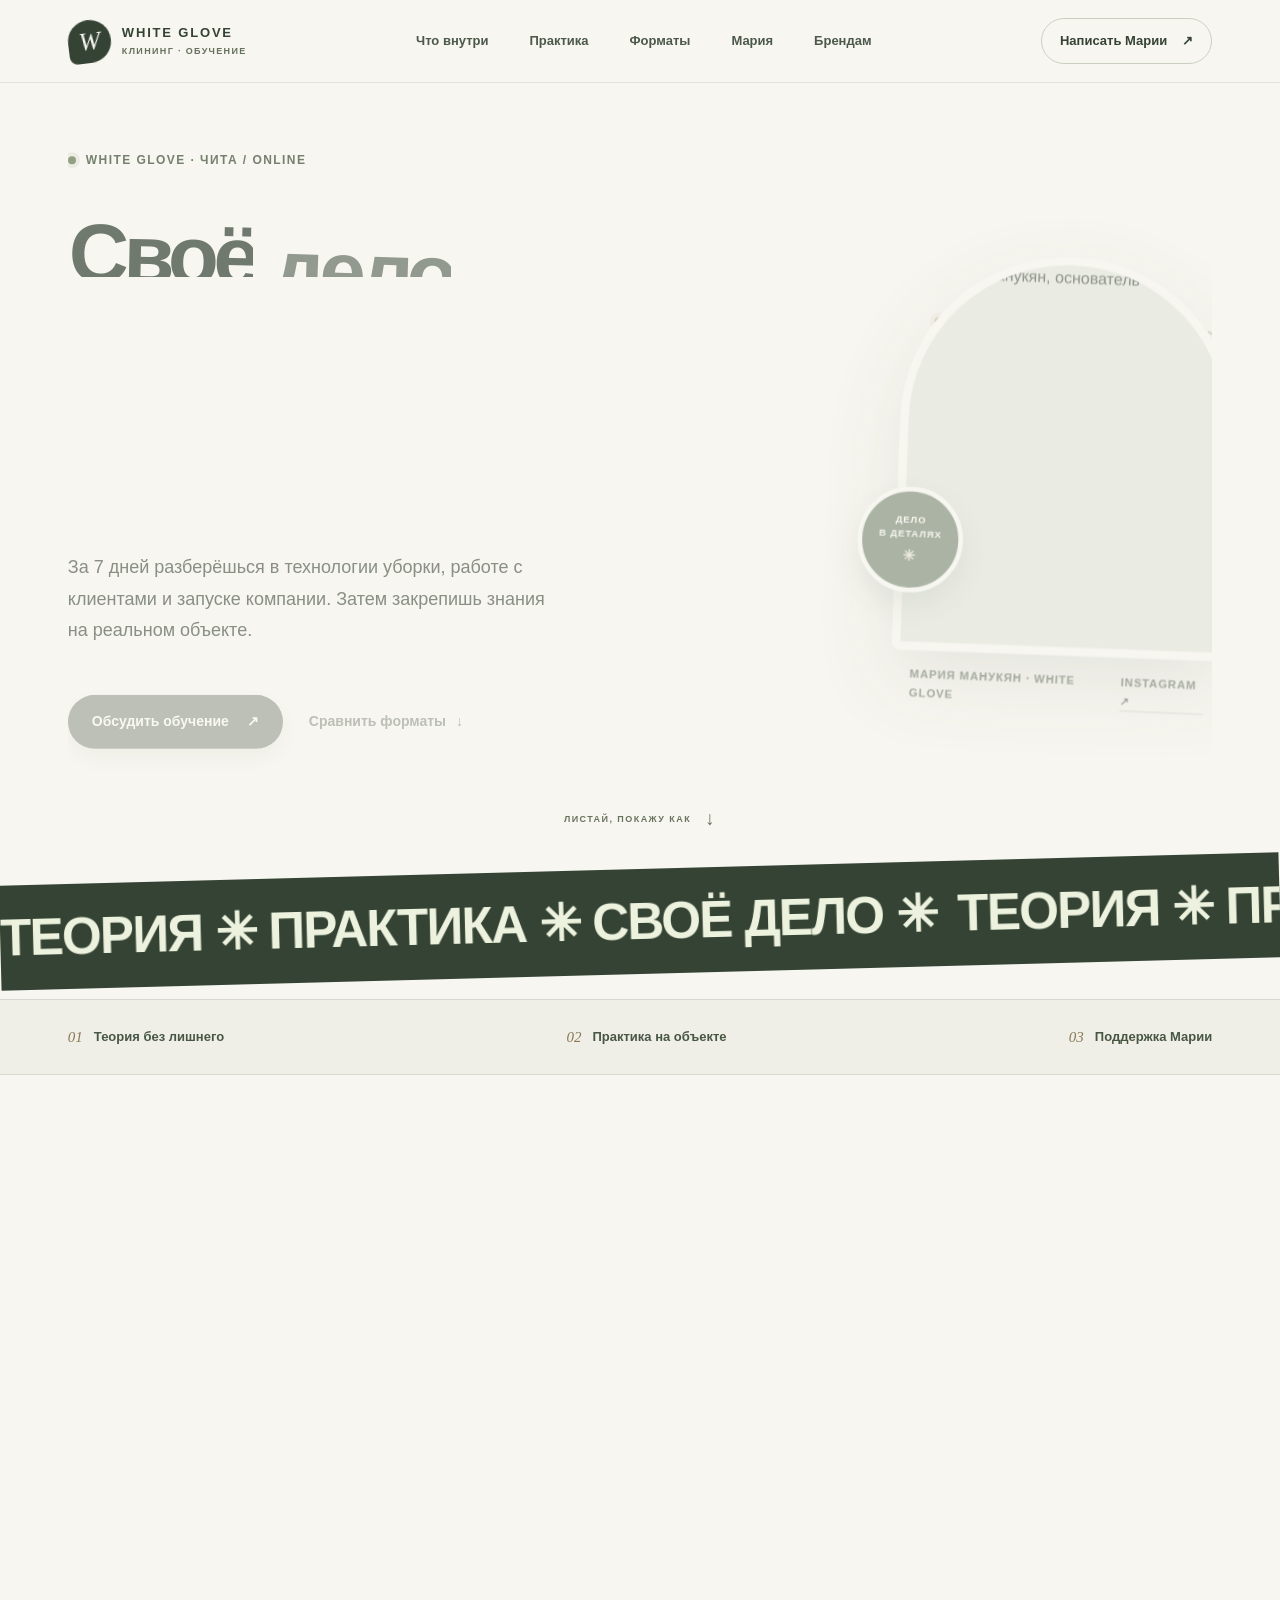
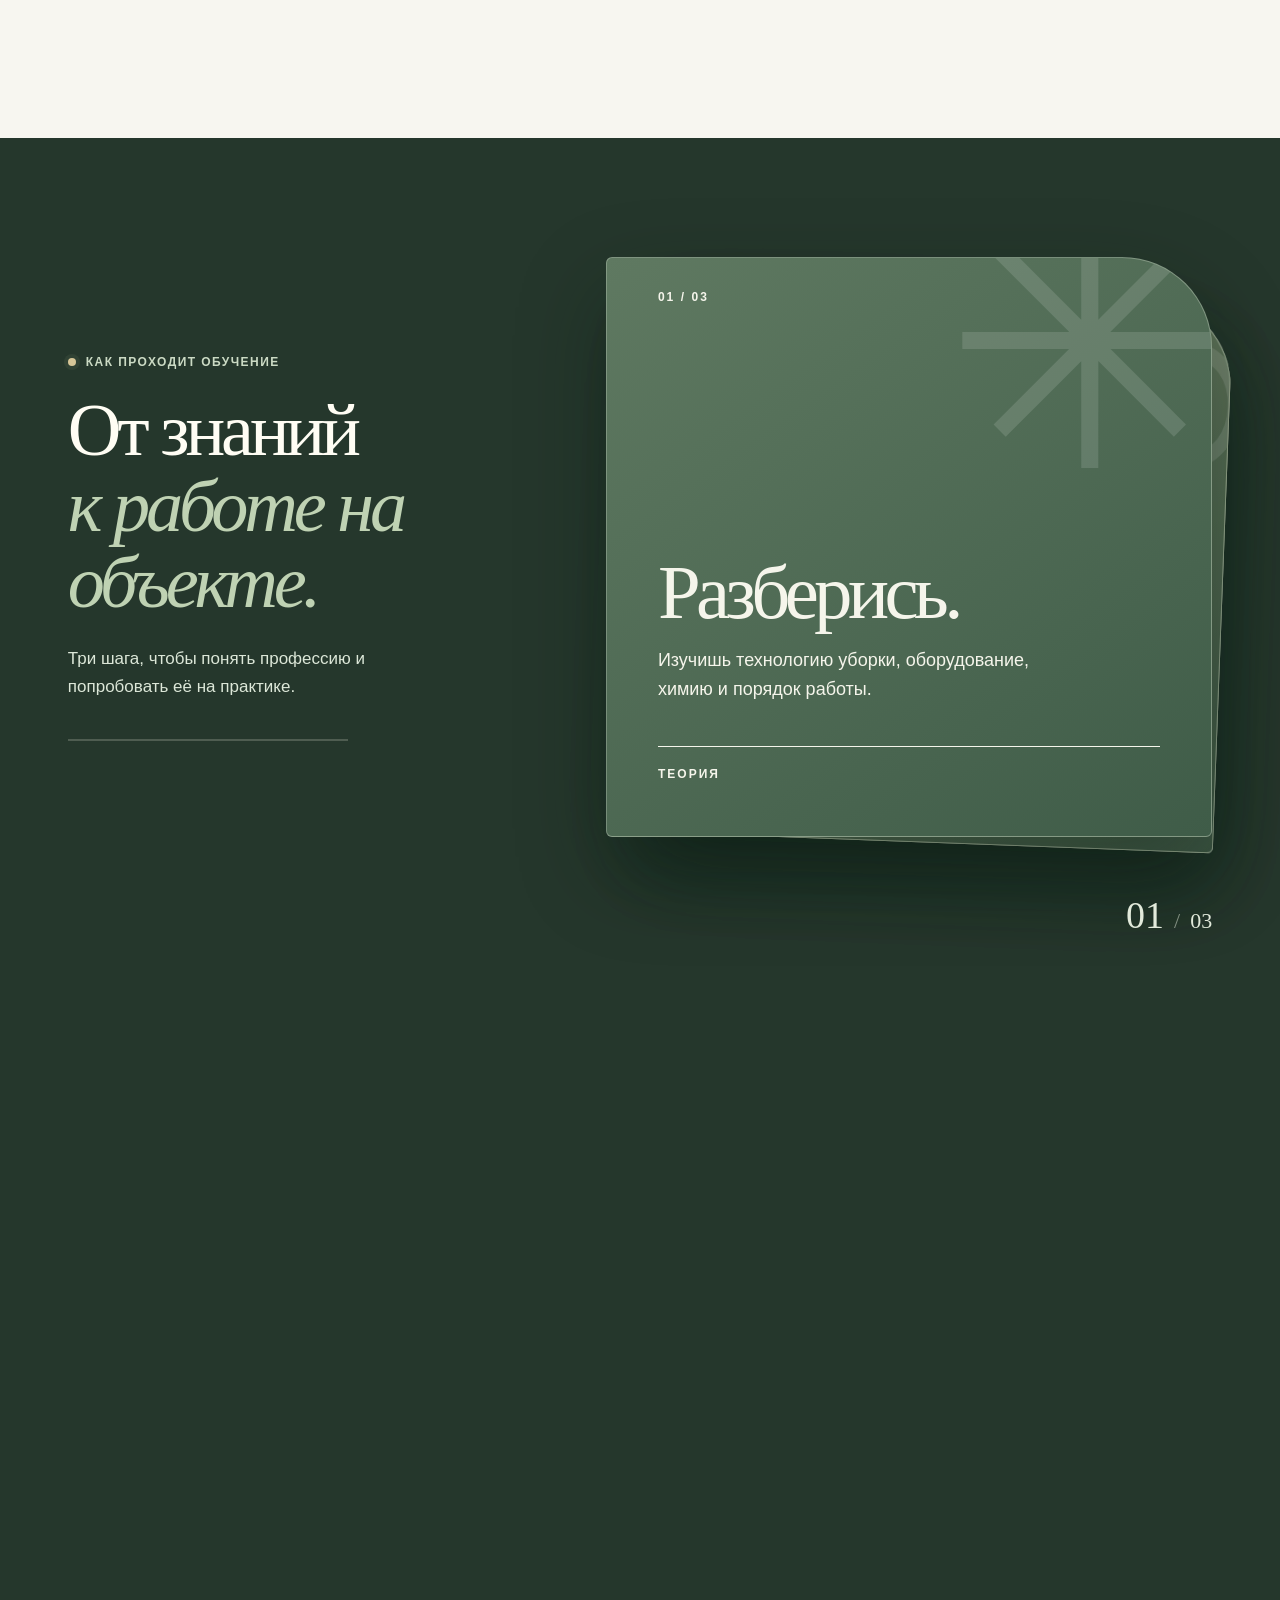
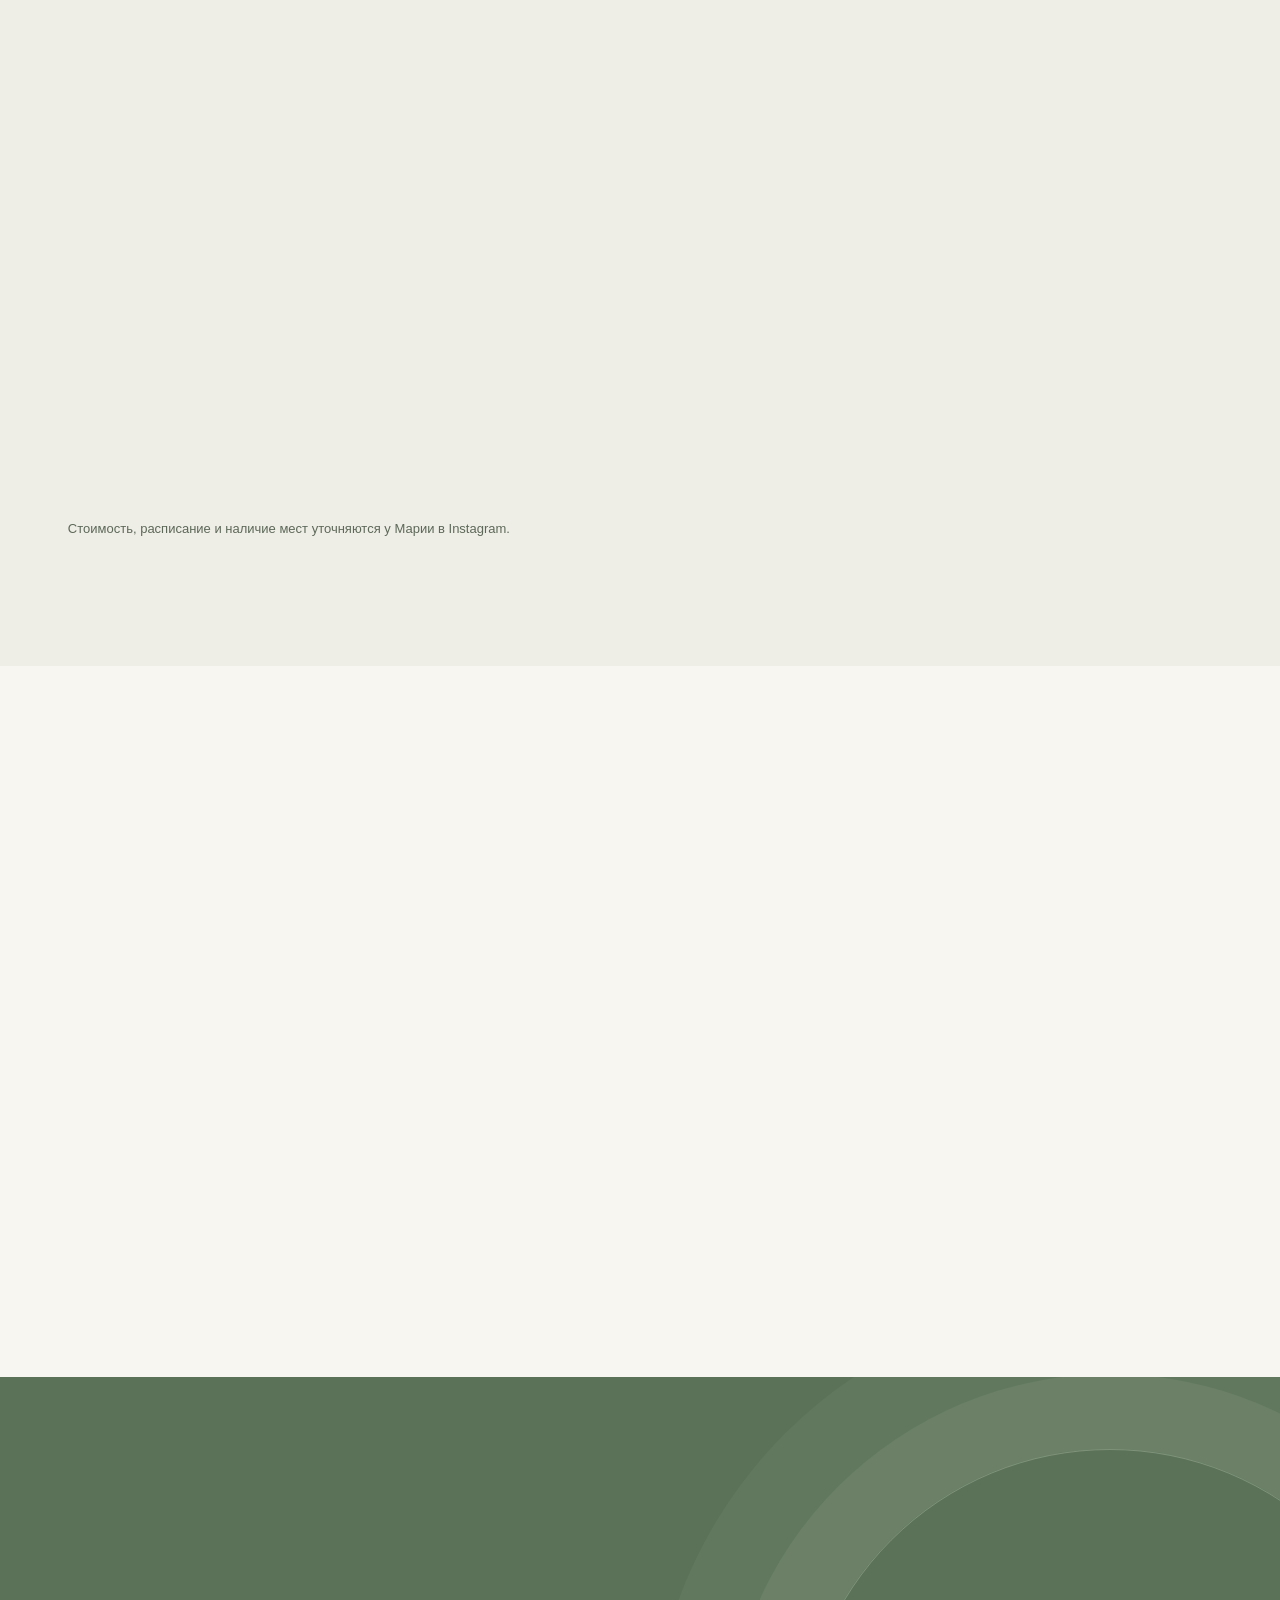
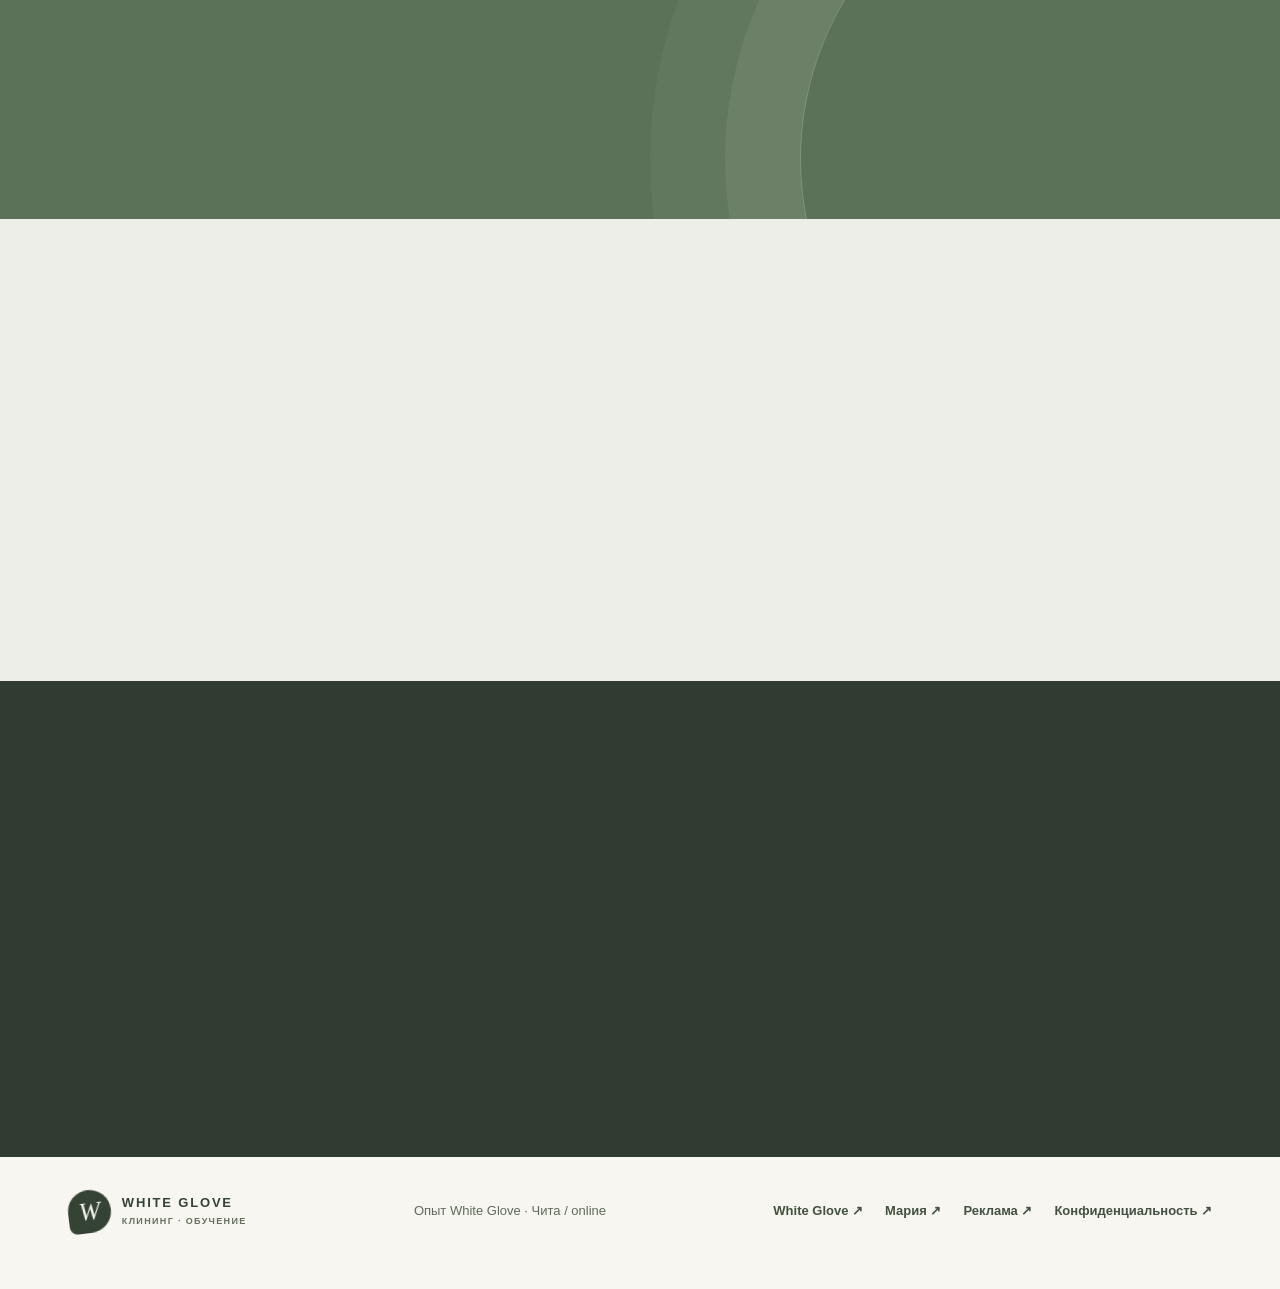
==== commit 761c5748: "Add Yandex Webmaster verification tag" ====
--- a/index.html
+++ b/index.html
@@ -2,6 +2,7 @@
 <html lang="ru">
   <head>
     <meta charset="utf-8">
+    <meta name="yandex-verification" content="b15c3b629dfeed91">
     <meta http-equiv="Content-Security-Policy" content="default-src 'self'; script-src 'self'; style-src 'self'; img-src 'self' data:; font-src 'self'; connect-src 'self'; object-src 'none'; base-uri 'self'; form-action 'none'; upgrade-insecure-requests">
     <link rel="icon" href="/favicon.svg" type="image/svg+xml">
     <link rel="apple-touch-icon" href="/apple-touch-icon.png">
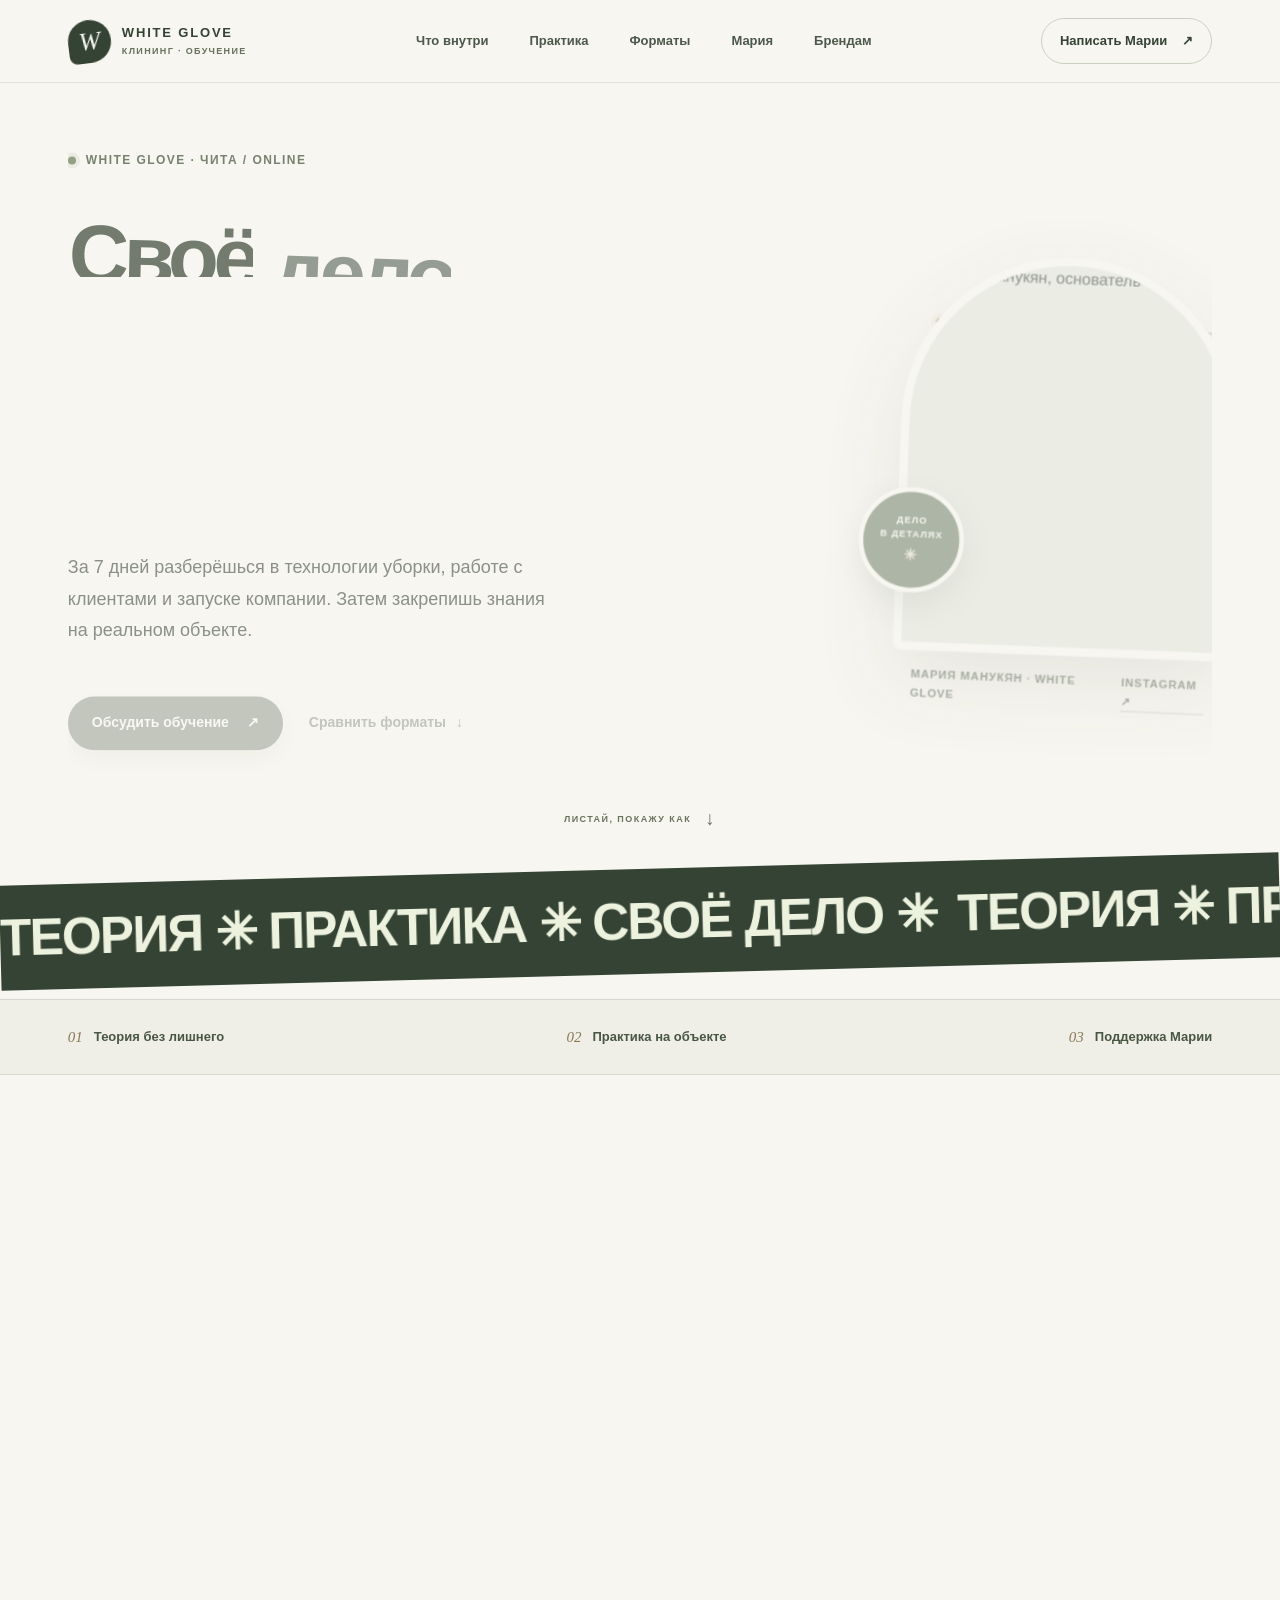
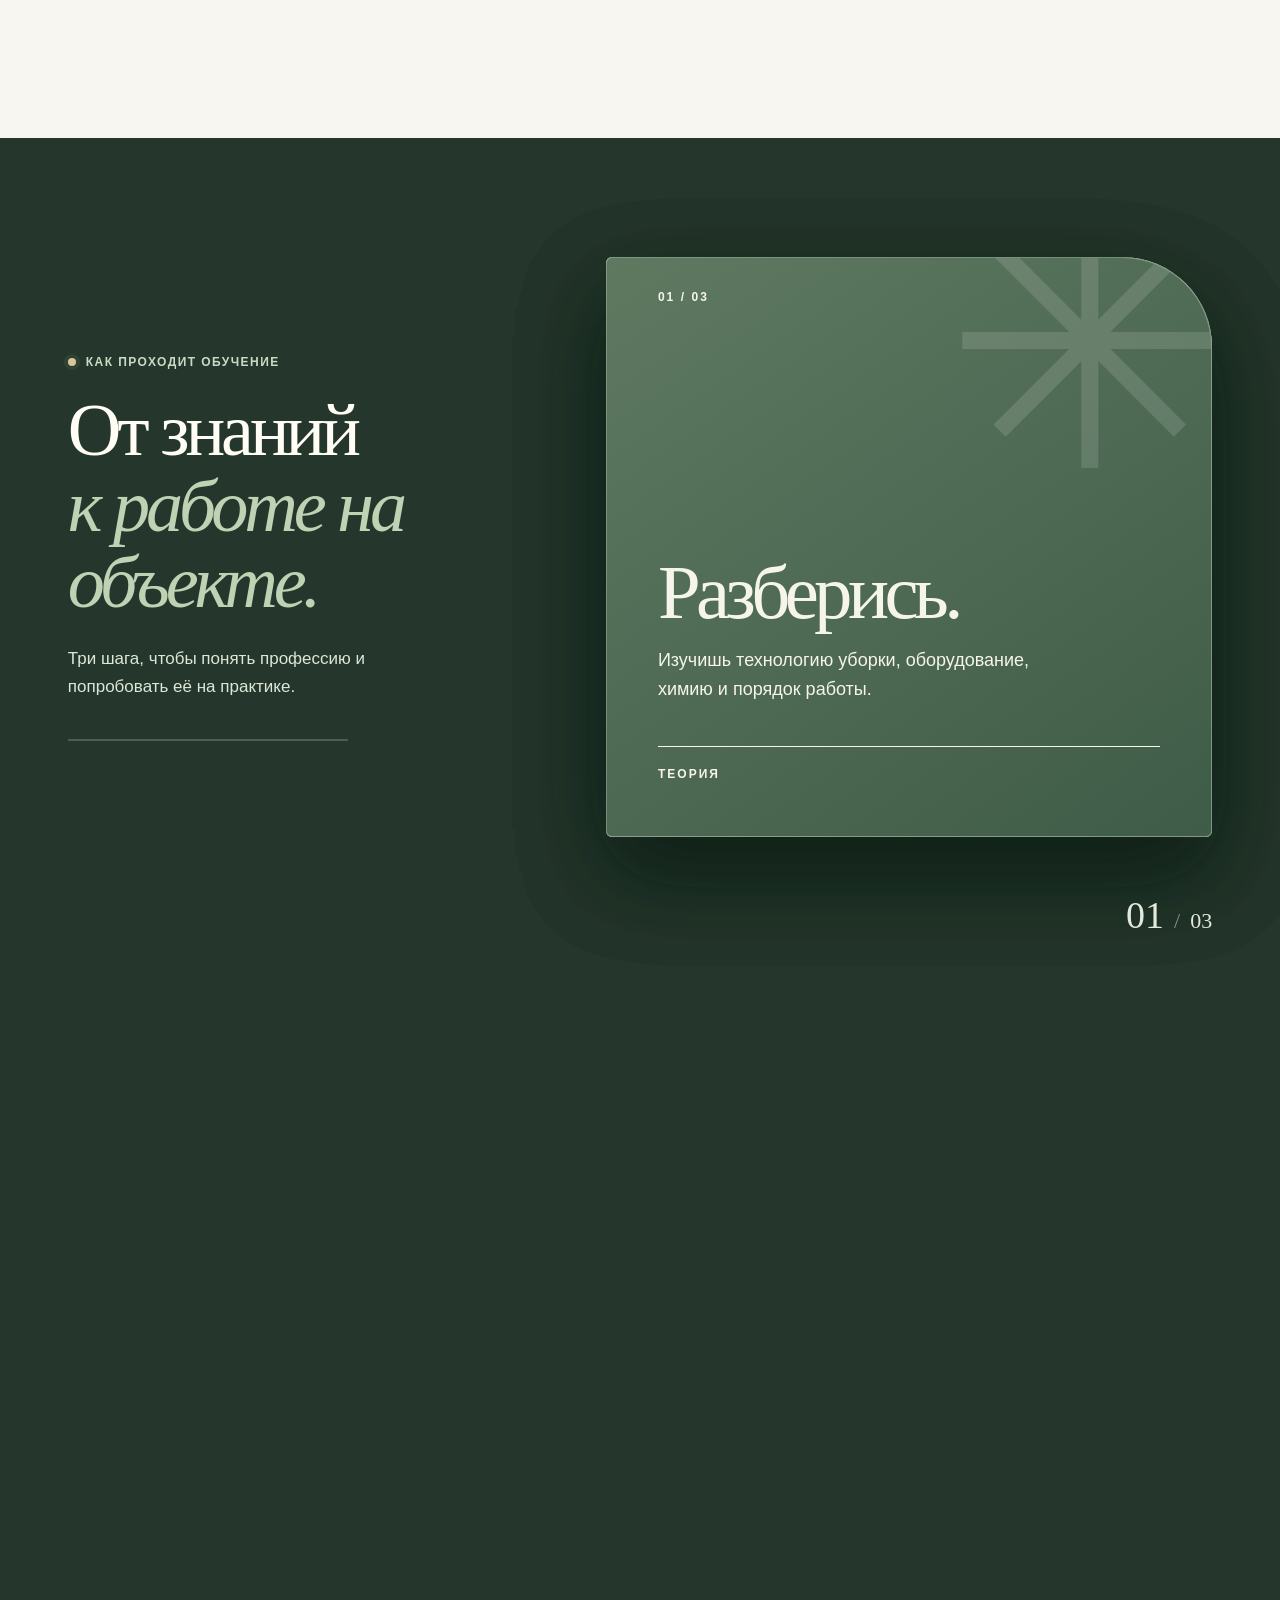
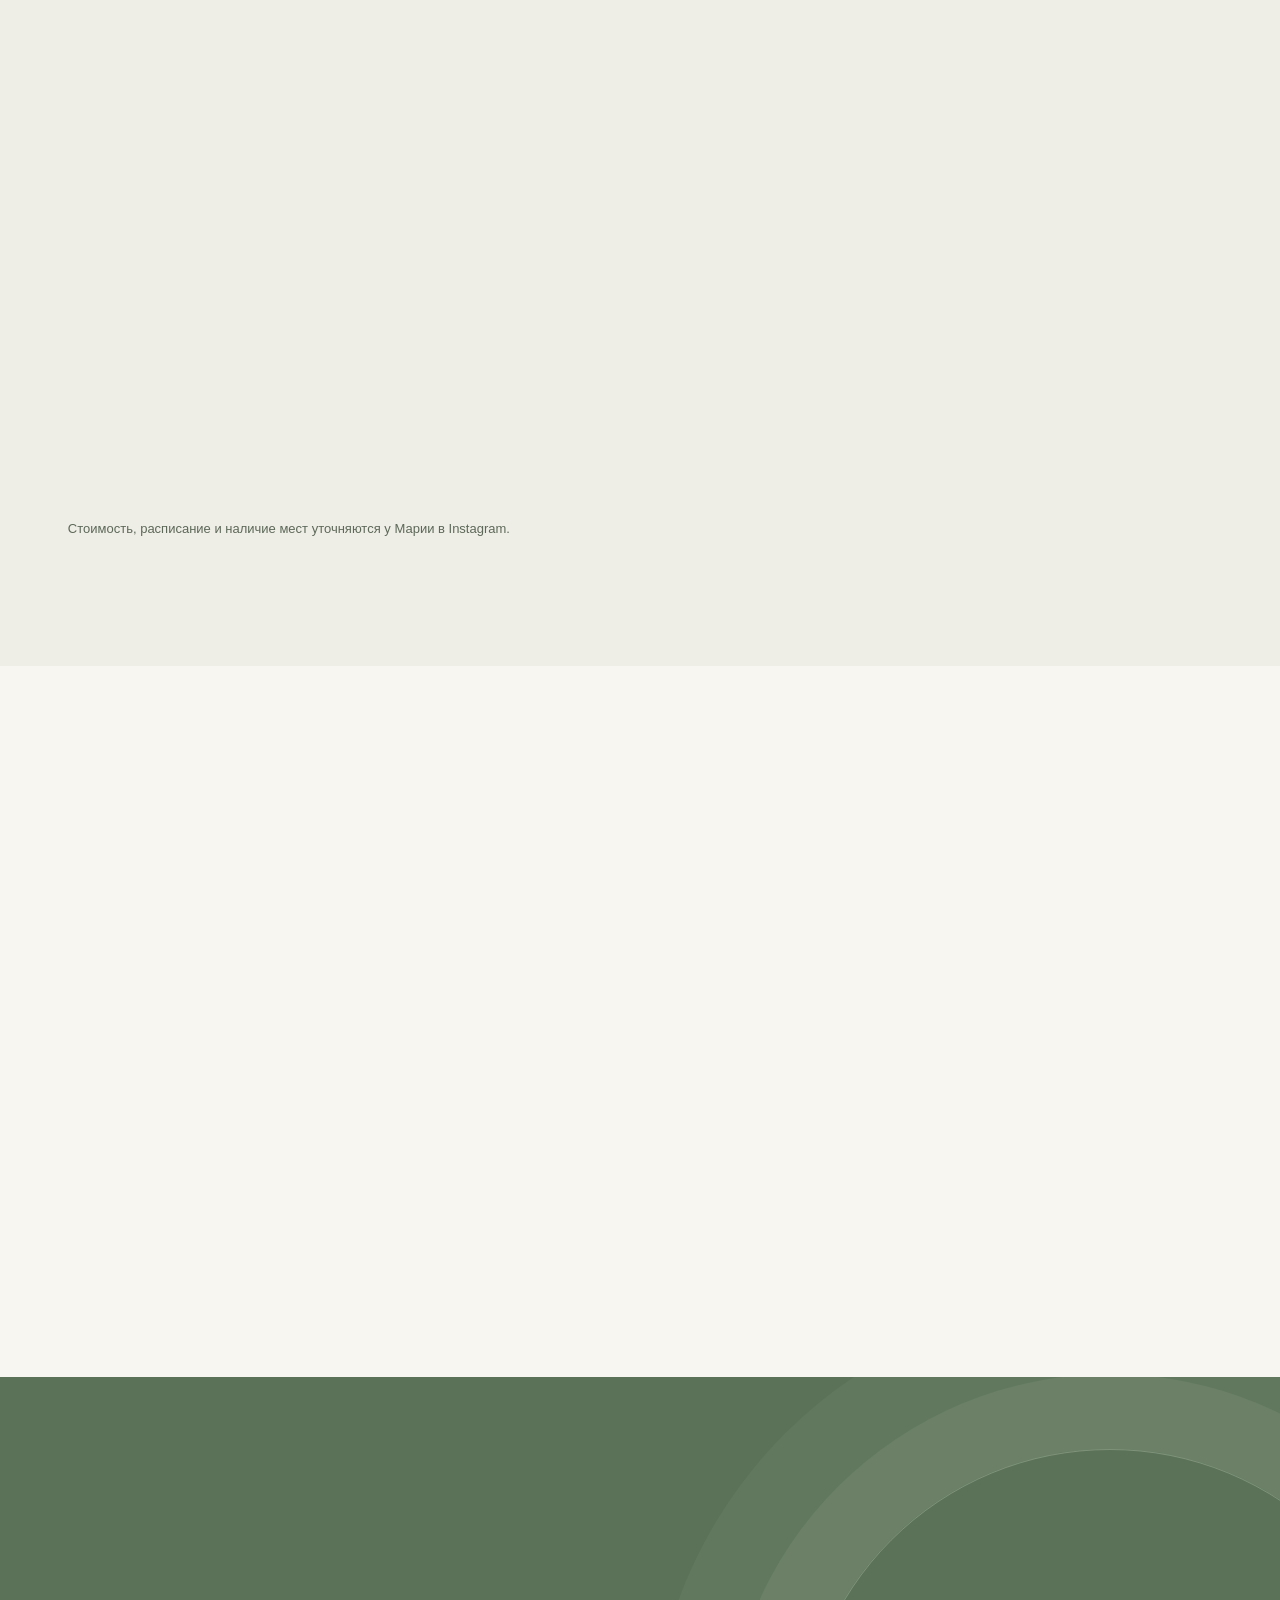
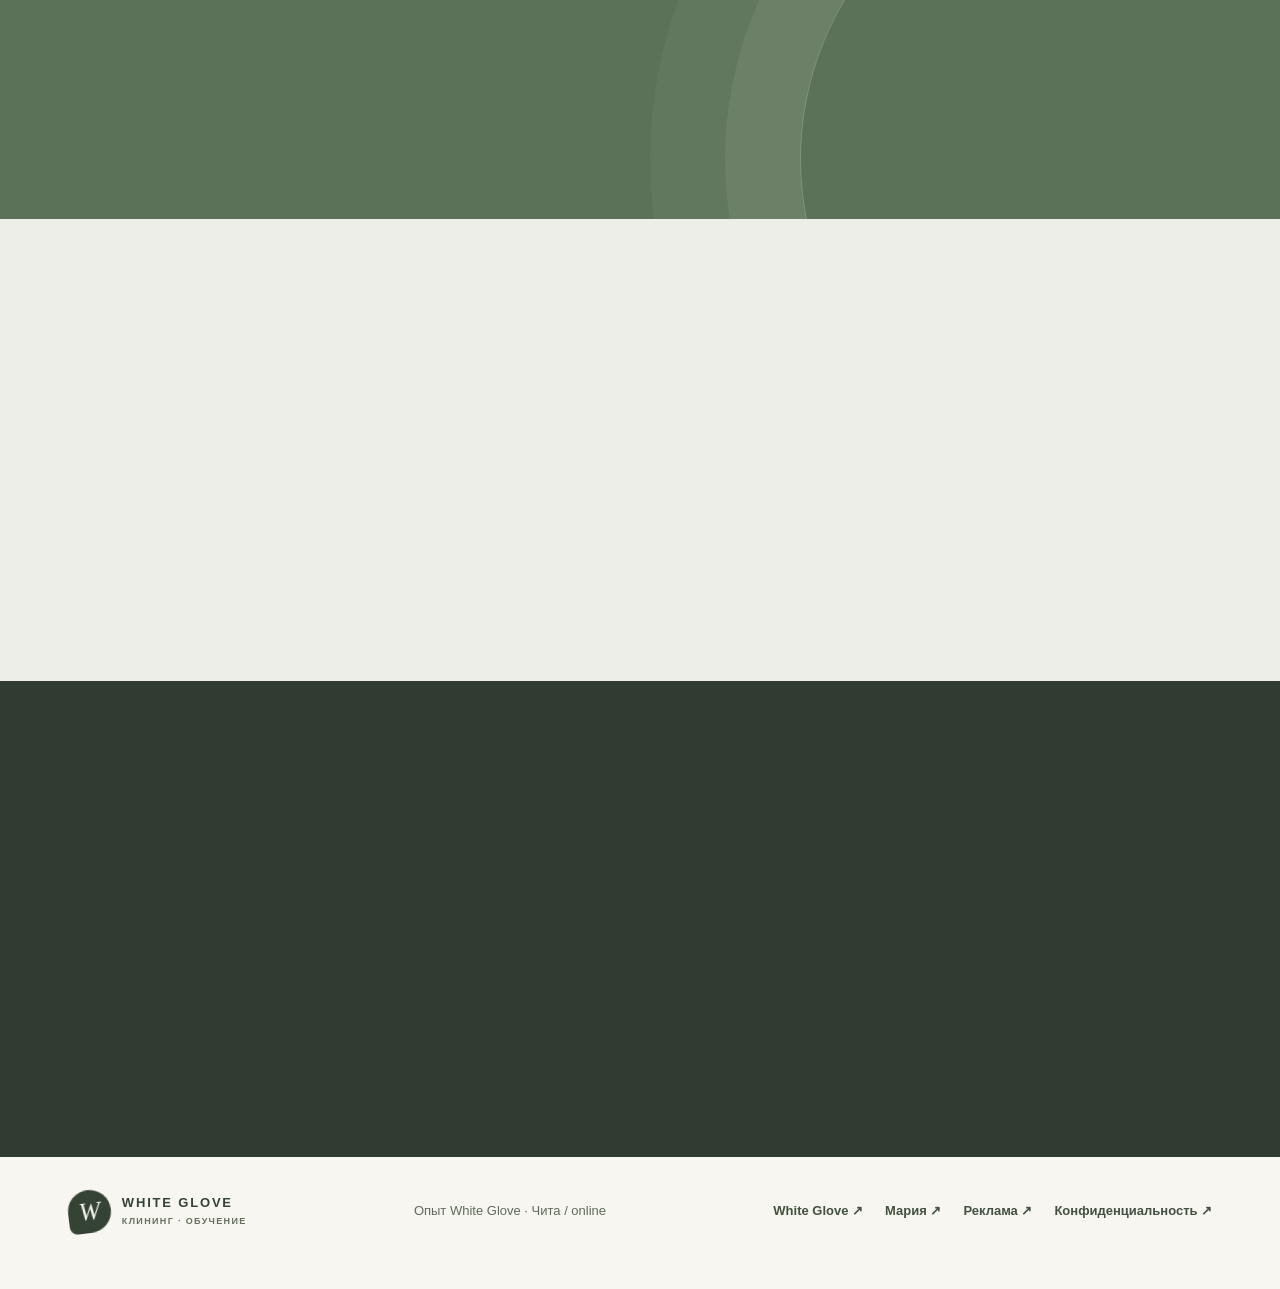
==== commit b8d8e2f7: "Install Yandex Metrika on WhiteGlow" ====
--- a/index.html
+++ b/index.html
@@ -3,7 +3,7 @@
   <head>
     <meta charset="utf-8">
     <meta name="yandex-verification" content="b15c3b629dfeed91">
-    <meta http-equiv="Content-Security-Policy" content="default-src 'self'; script-src 'self'; style-src 'self'; img-src 'self' data:; font-src 'self'; connect-src 'self'; object-src 'none'; base-uri 'self'; form-action 'none'; upgrade-insecure-requests">
+    <meta http-equiv="Content-Security-Policy" content="default-src 'self'; script-src 'self' https://mc.yandex.ru https://yastatic.net; style-src 'self'; img-src 'self' data: https://mc.yandex.ru; font-src 'self'; connect-src 'self' https://mc.yandex.ru wss://mc.yandex.ru; child-src blob: https://mc.yandex.ru; frame-src blob: https://mc.yandex.ru; object-src 'none'; base-uri 'self'; form-action 'none'; upgrade-insecure-requests">
     <link rel="icon" href="/favicon.svg" type="image/svg+xml">
     <link rel="apple-touch-icon" href="/apple-touch-icon.png">
     <link rel="shortcut icon" href="/favicon.ico">
@@ -16,8 +16,10 @@
     <title>White Glove — обучение клинингу с Марией Манукян</title>
     <link rel="stylesheet" href="styles.css?v=anime-motion-2">
     <script src="app.js?v=anime-motion-3" defer></script>
+    <script src="metrika.js" defer></script>
   <link rel="canonical" href="https://whiteglow.ru/"><meta property="og:url" content="https://whiteglow.ru/"><meta property="og:locale" content="ru_RU"><meta property="og:image" content="https://whiteglow.ru/instagram/maria-business.jpg"><meta property="og:image:alt" content="Мария Манукян — White Glove"><meta name="twitter:card" content="summary_large_image"><script type="application/ld+json">{"@context":"https://schema.org","@type":"WebSite","name":"White Glove","url":"https://whiteglow.ru/","inLanguage":"ru","description":"Обучение клинингу с Марией Манукян"}</script><meta name="google-site-verification" content="5sUJ-3RFZLc02Kup3Bb3RerP8i1IxEn9MFO-VkiBLbU"></head>
   <body>
+    <noscript><img src="https://mc.yandex.ru/watch/113770053" width="1" height="1" alt="" hidden></noscript>
     <a class="skip-link" href="#main">К содержанию</a>
     <div class="page-progress" aria-hidden="true"></div>
 
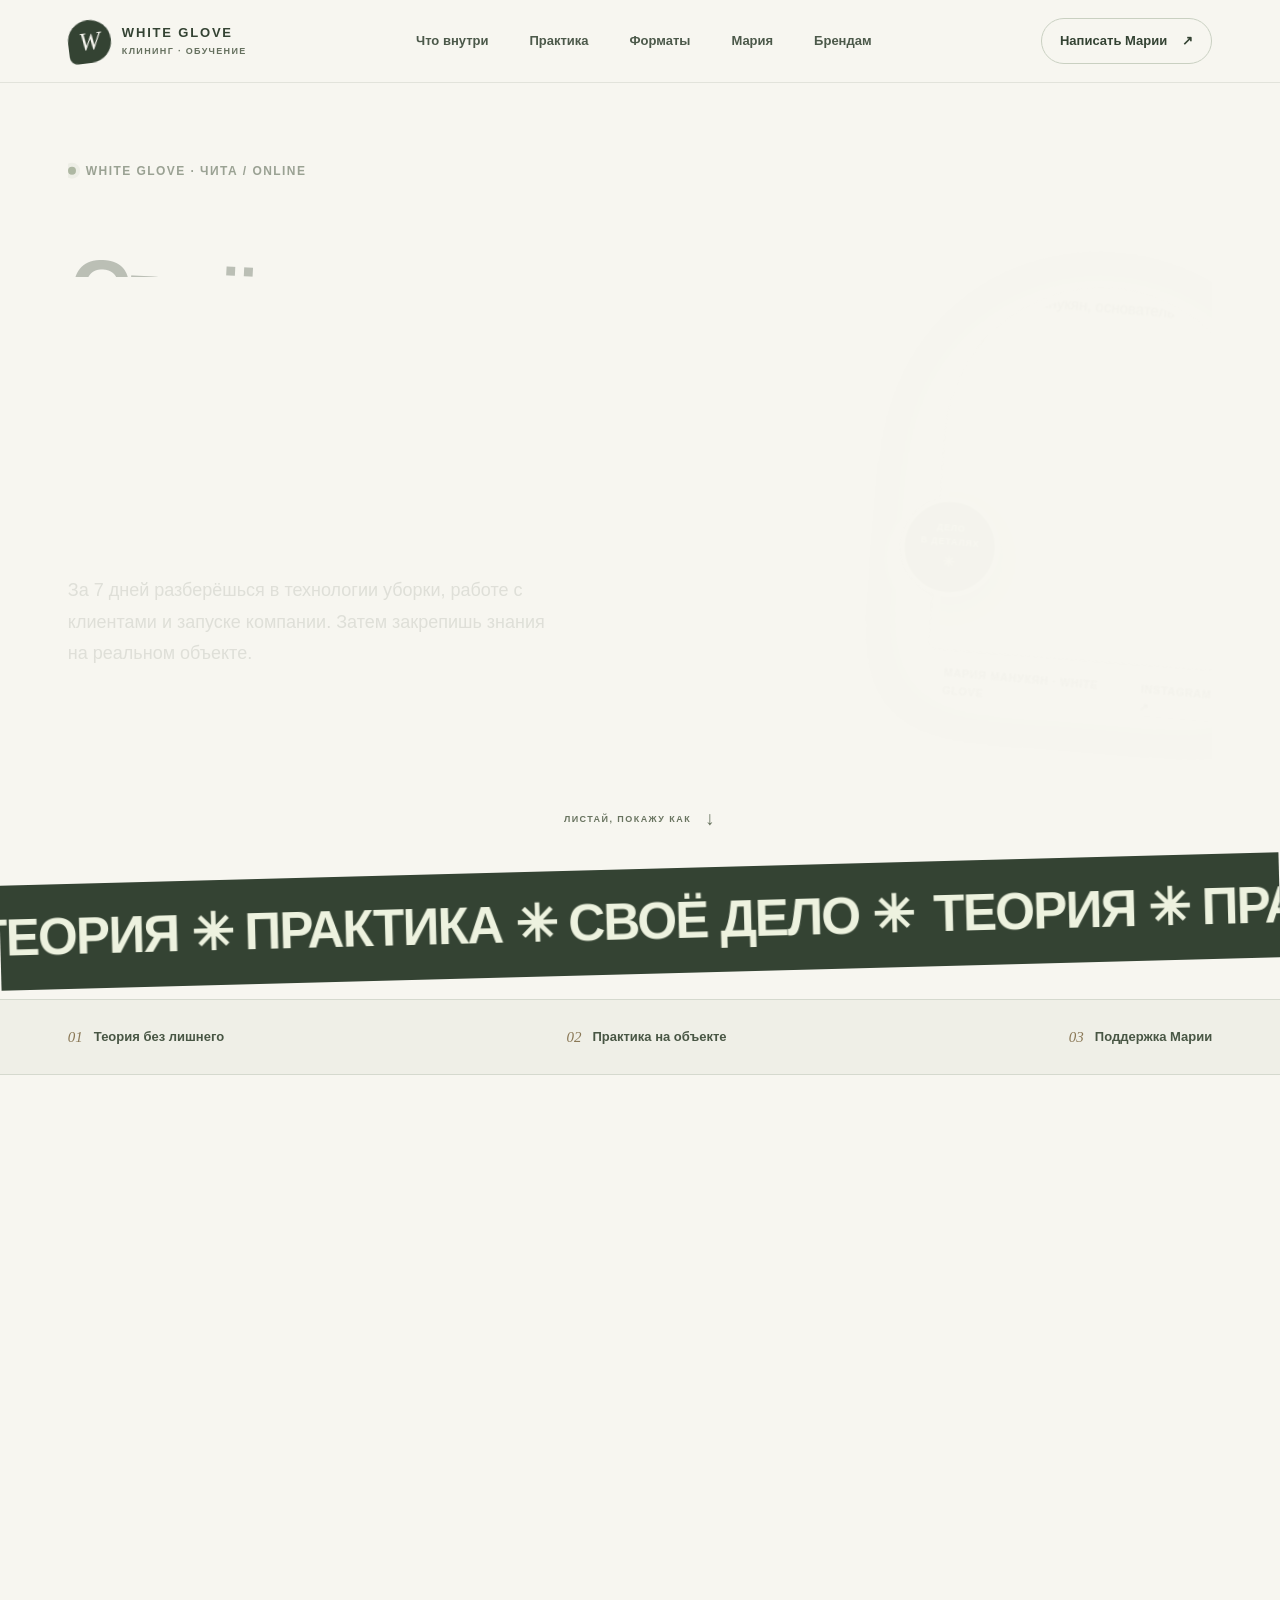
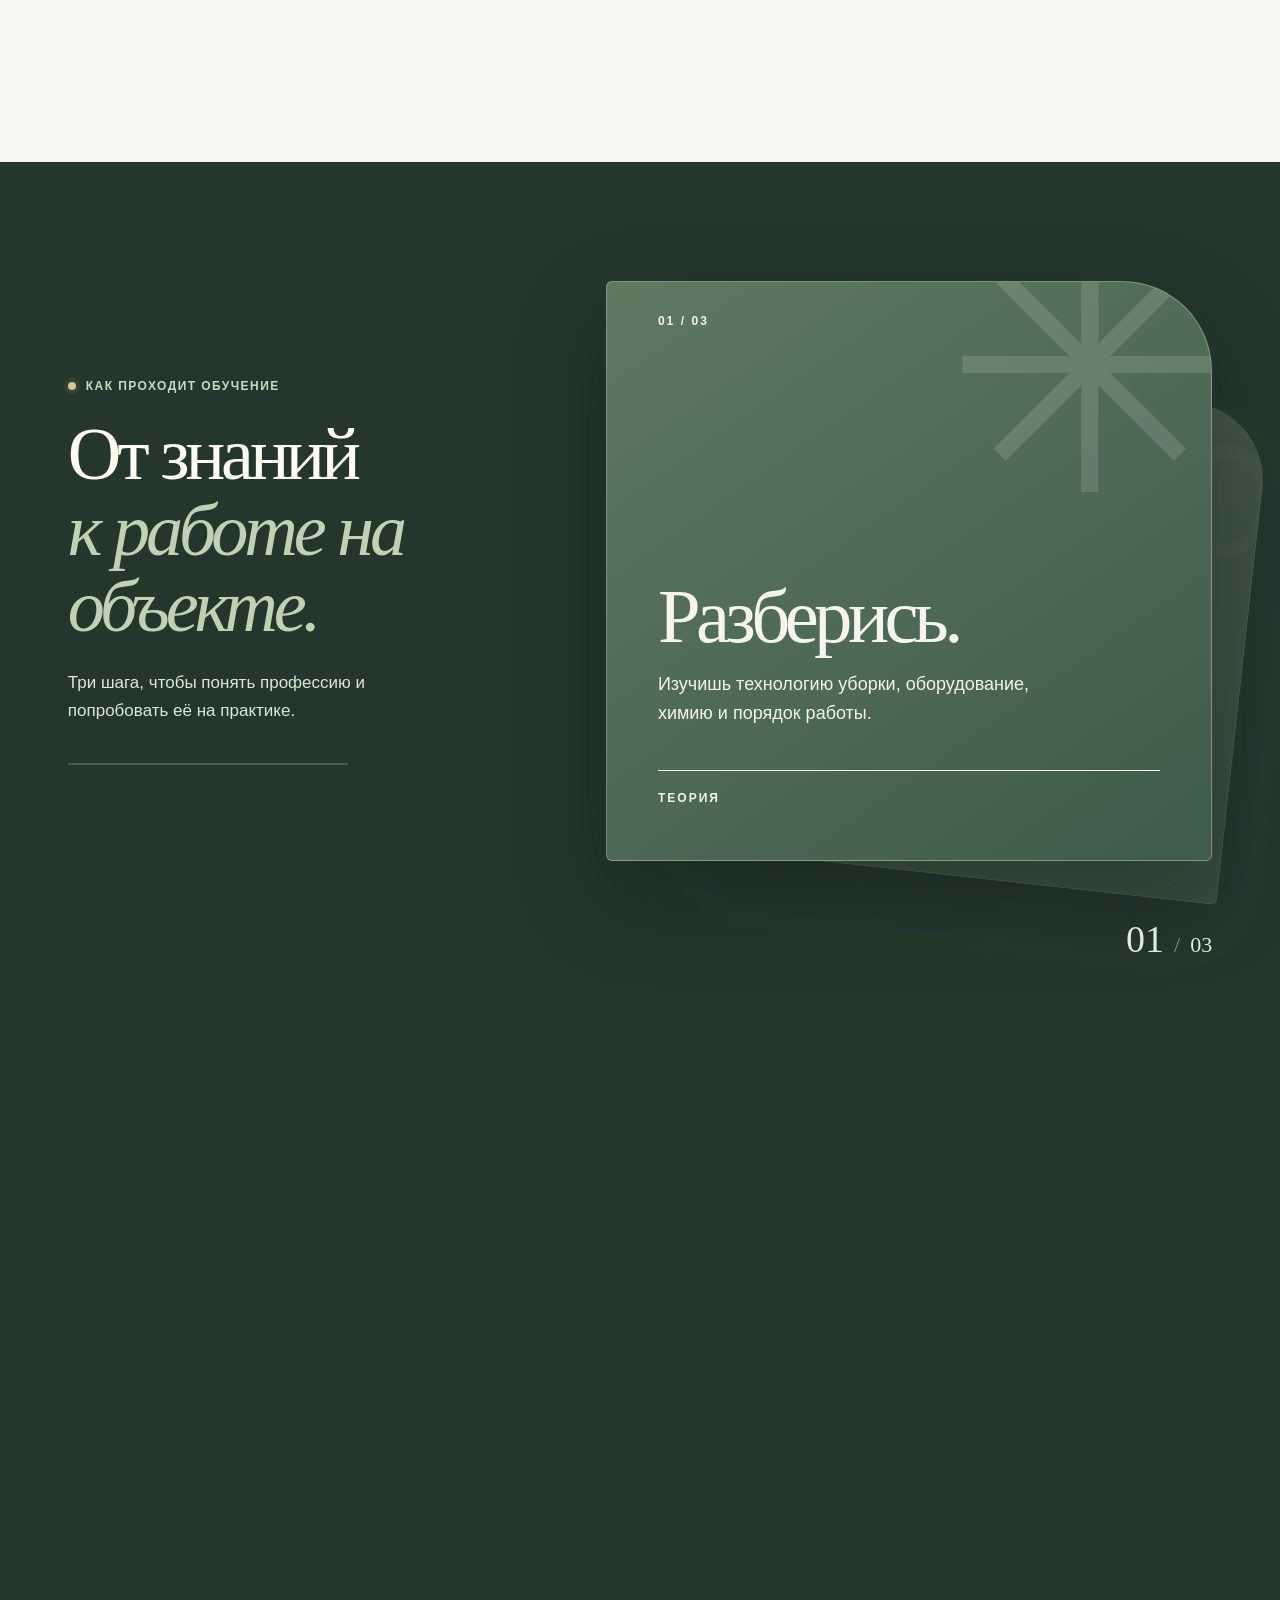
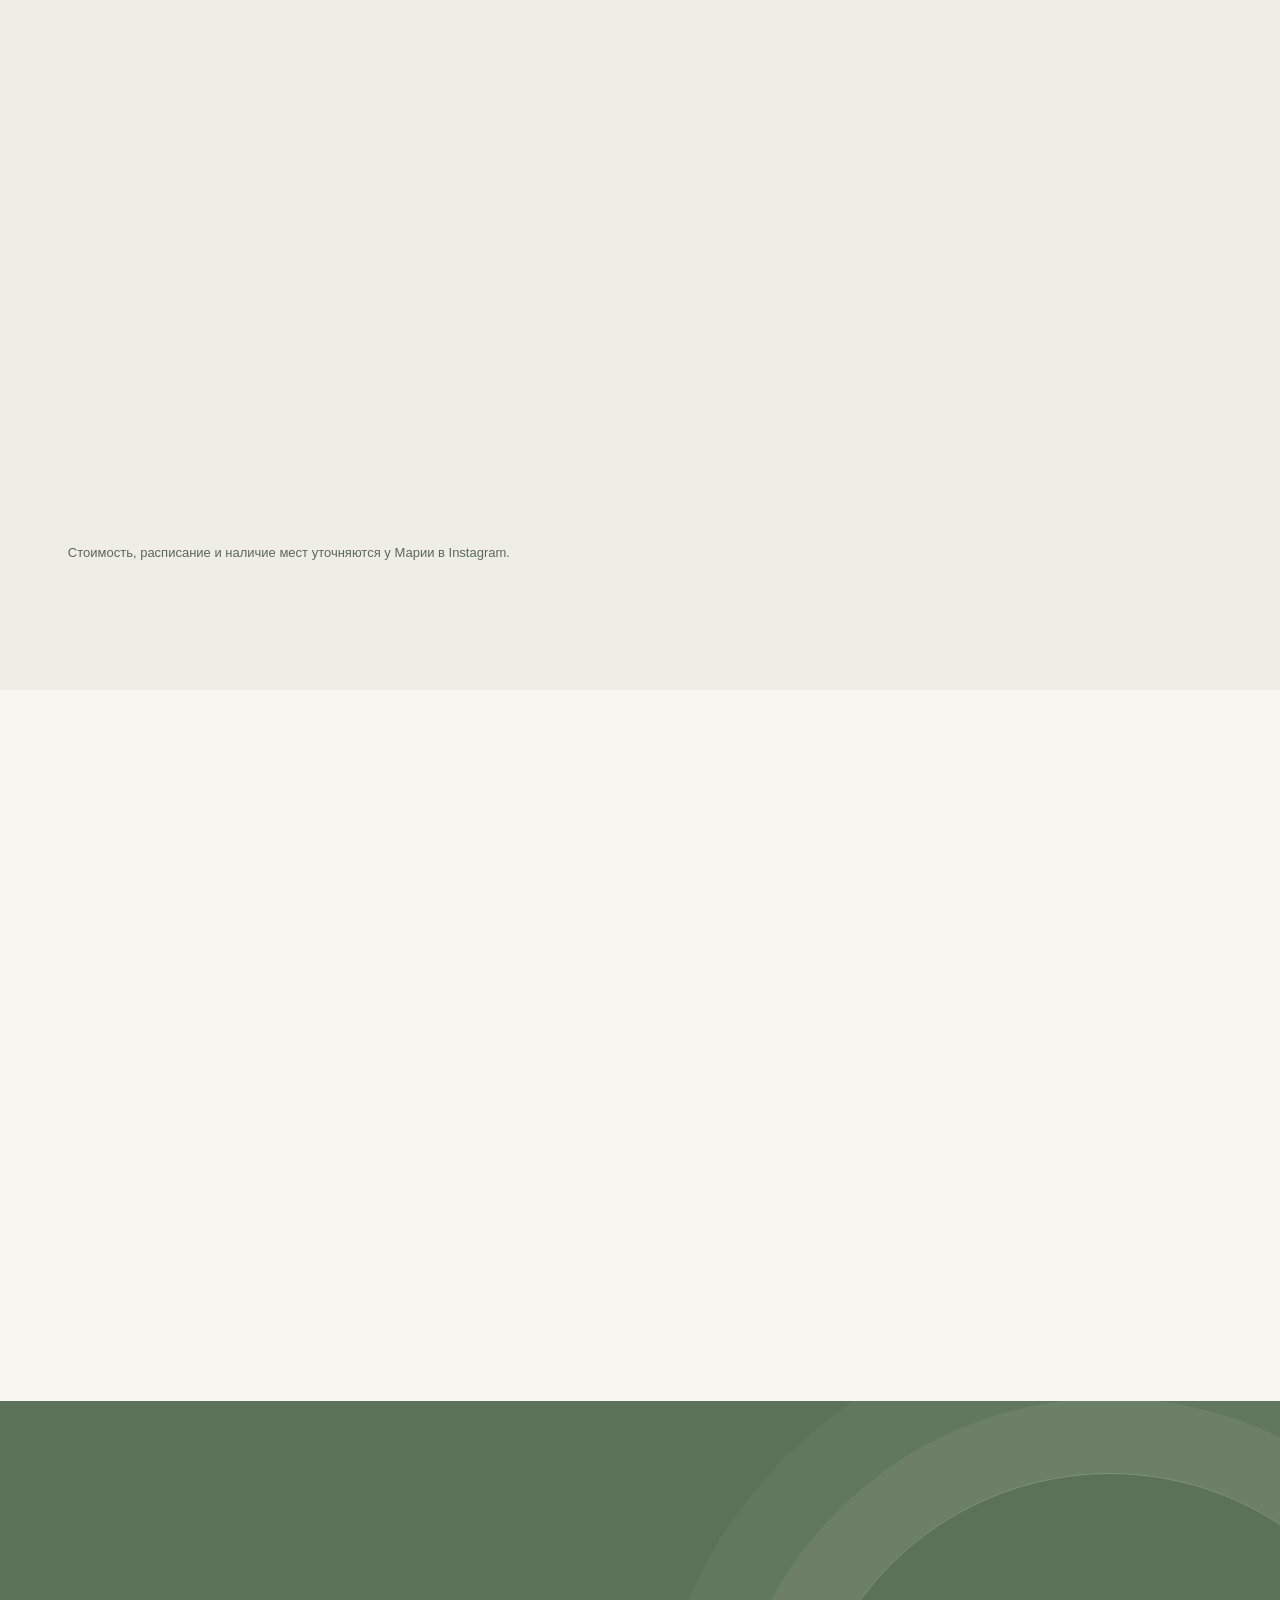
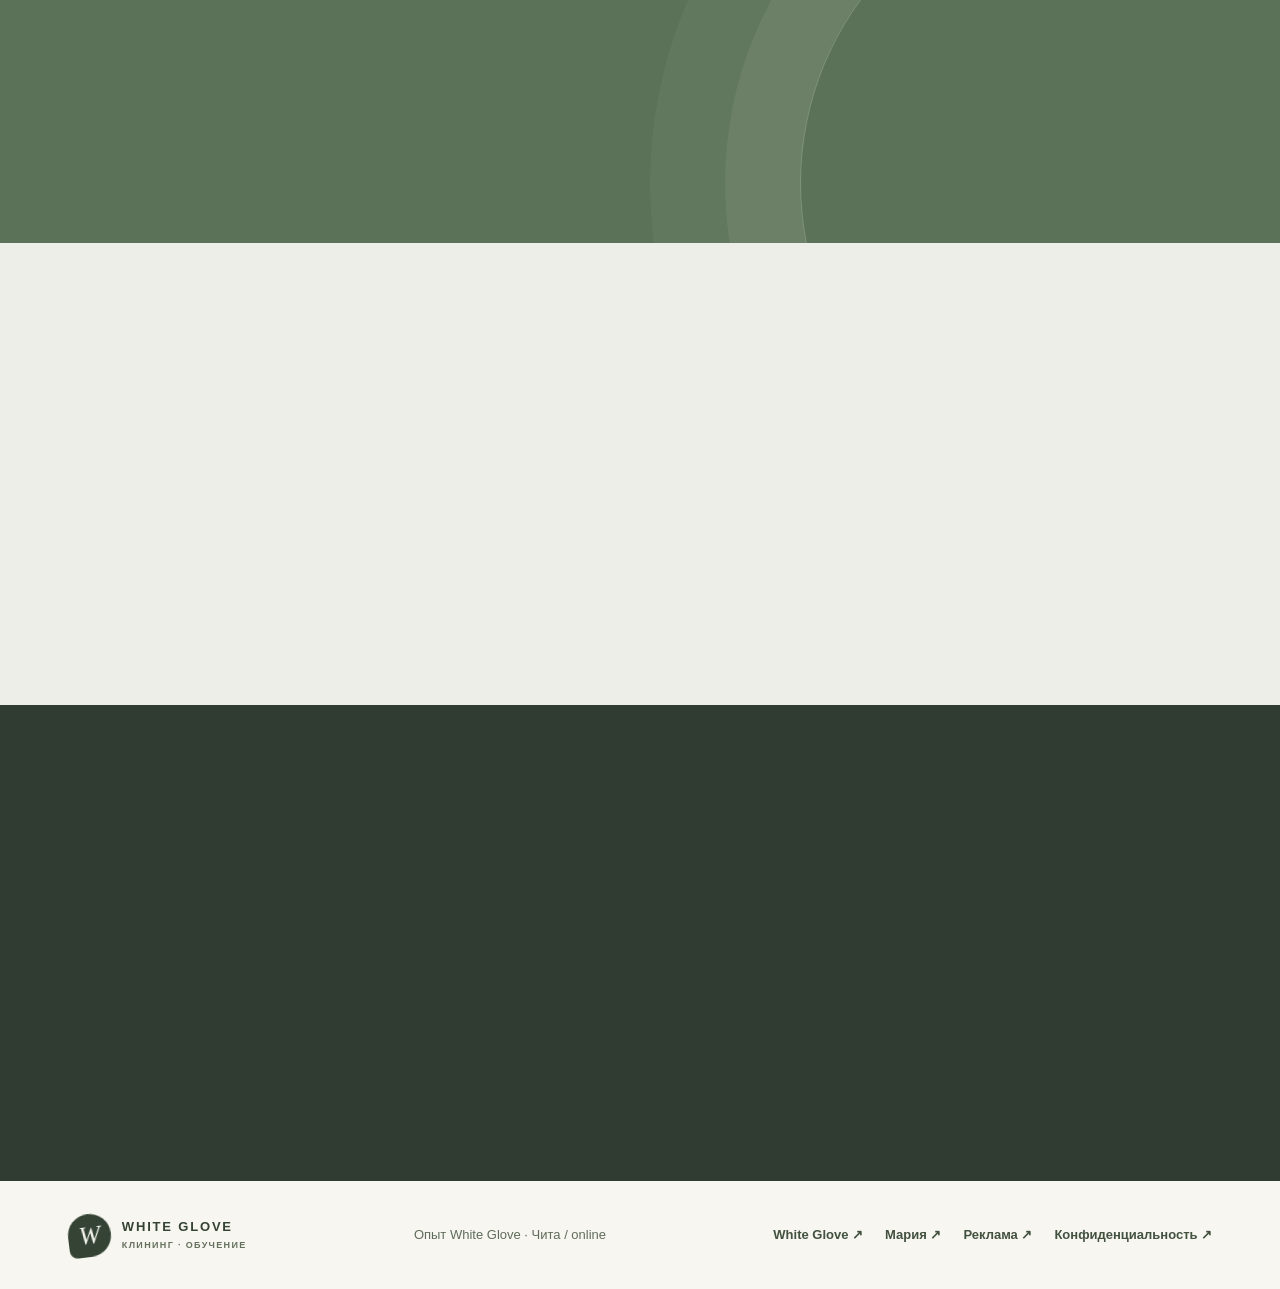
==== commit 92aa781e: "Refresh Yandex Metrika script version" ====
--- a/index.html
+++ b/index.html
@@ -16,7 +16,7 @@
     <title>White Glove — обучение клинингу с Марией Манукян</title>
     <link rel="stylesheet" href="styles.css?v=anime-motion-2">
     <script src="app.js?v=anime-motion-3" defer></script>
-    <script src="metrika.js" defer></script>
+    <script src="metrika.js?v=2" defer></script>
   <link rel="canonical" href="https://whiteglow.ru/"><meta property="og:url" content="https://whiteglow.ru/"><meta property="og:locale" content="ru_RU"><meta property="og:image" content="https://whiteglow.ru/instagram/maria-business.jpg"><meta property="og:image:alt" content="Мария Манукян — White Glove"><meta name="twitter:card" content="summary_large_image"><script type="application/ld+json">{"@context":"https://schema.org","@type":"WebSite","name":"White Glove","url":"https://whiteglow.ru/","inLanguage":"ru","description":"Обучение клинингу с Марией Манукян"}</script><meta name="google-site-verification" content="5sUJ-3RFZLc02Kup3Bb3RerP8i1IxEn9MFO-VkiBLbU"></head>
   <body>
     <noscript><img src="https://mc.yandex.ru/watch/113770053" width="1" height="1" alt="" hidden></noscript>
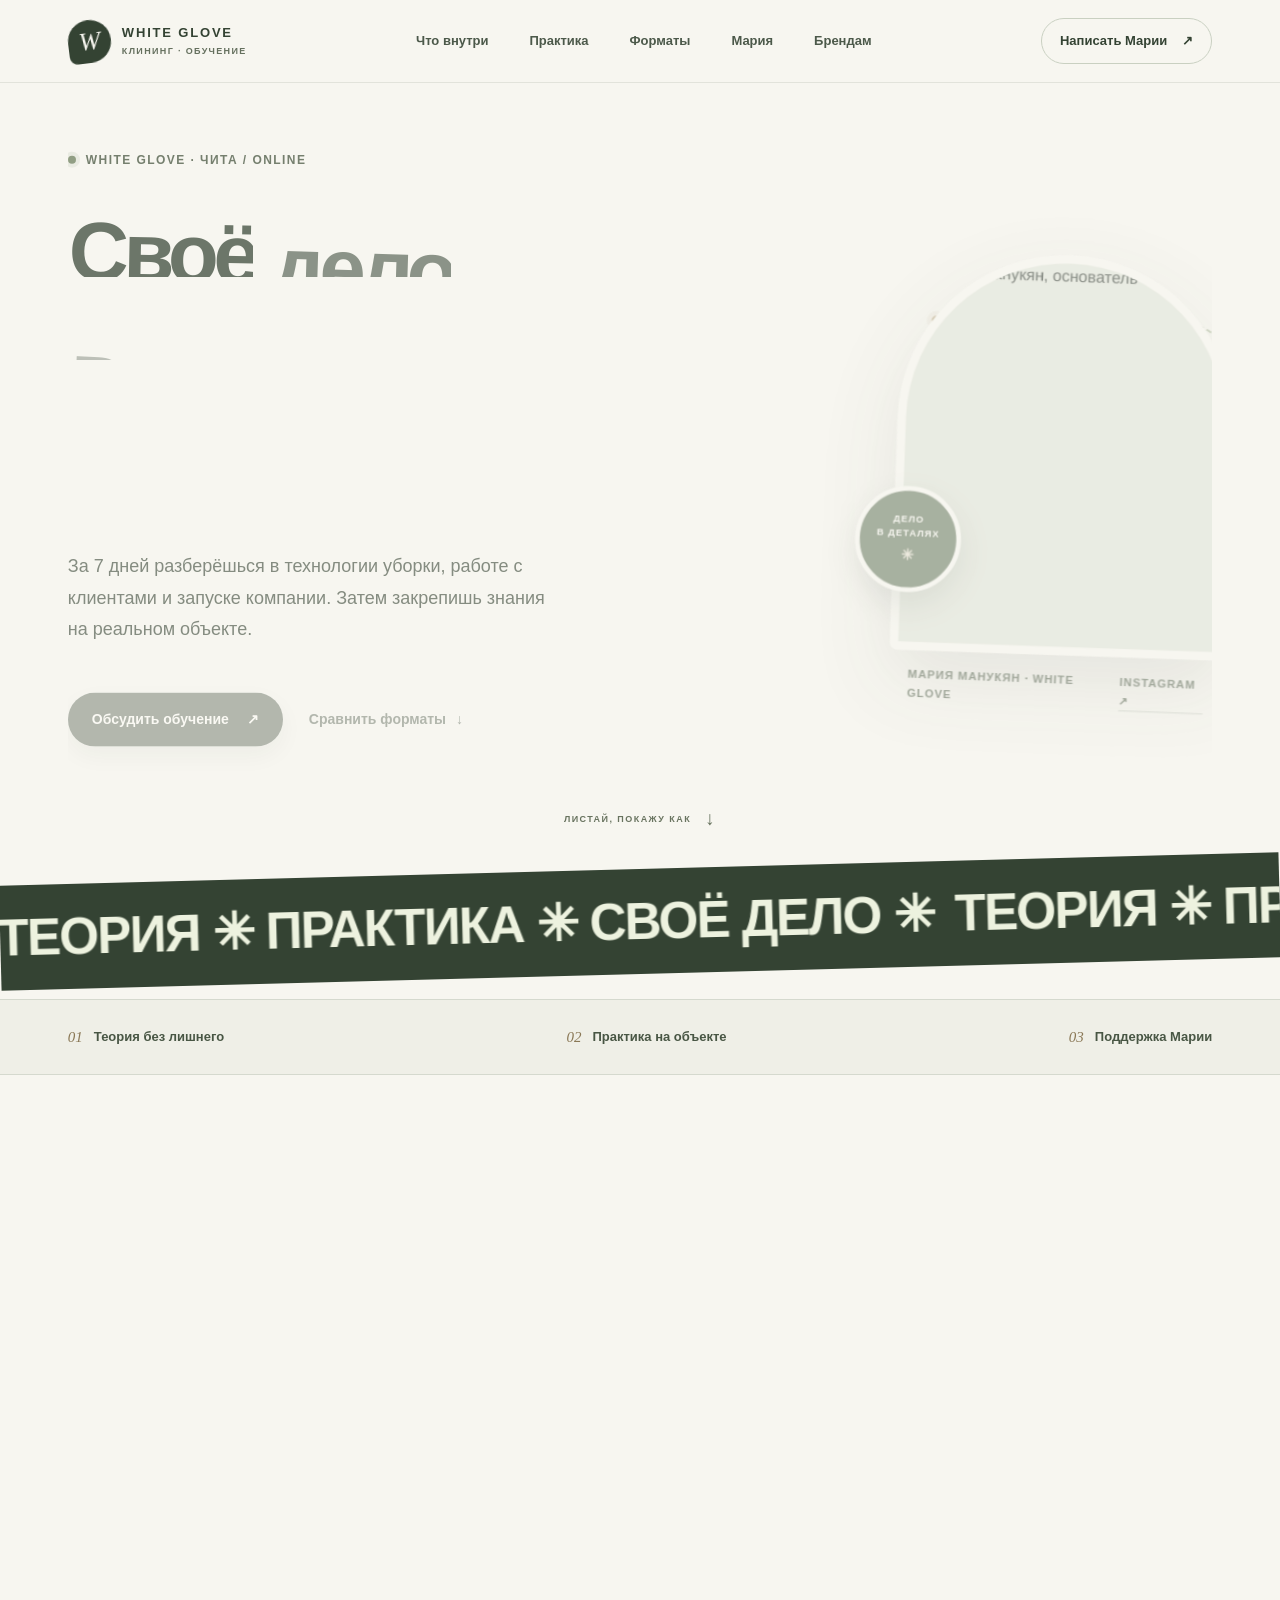
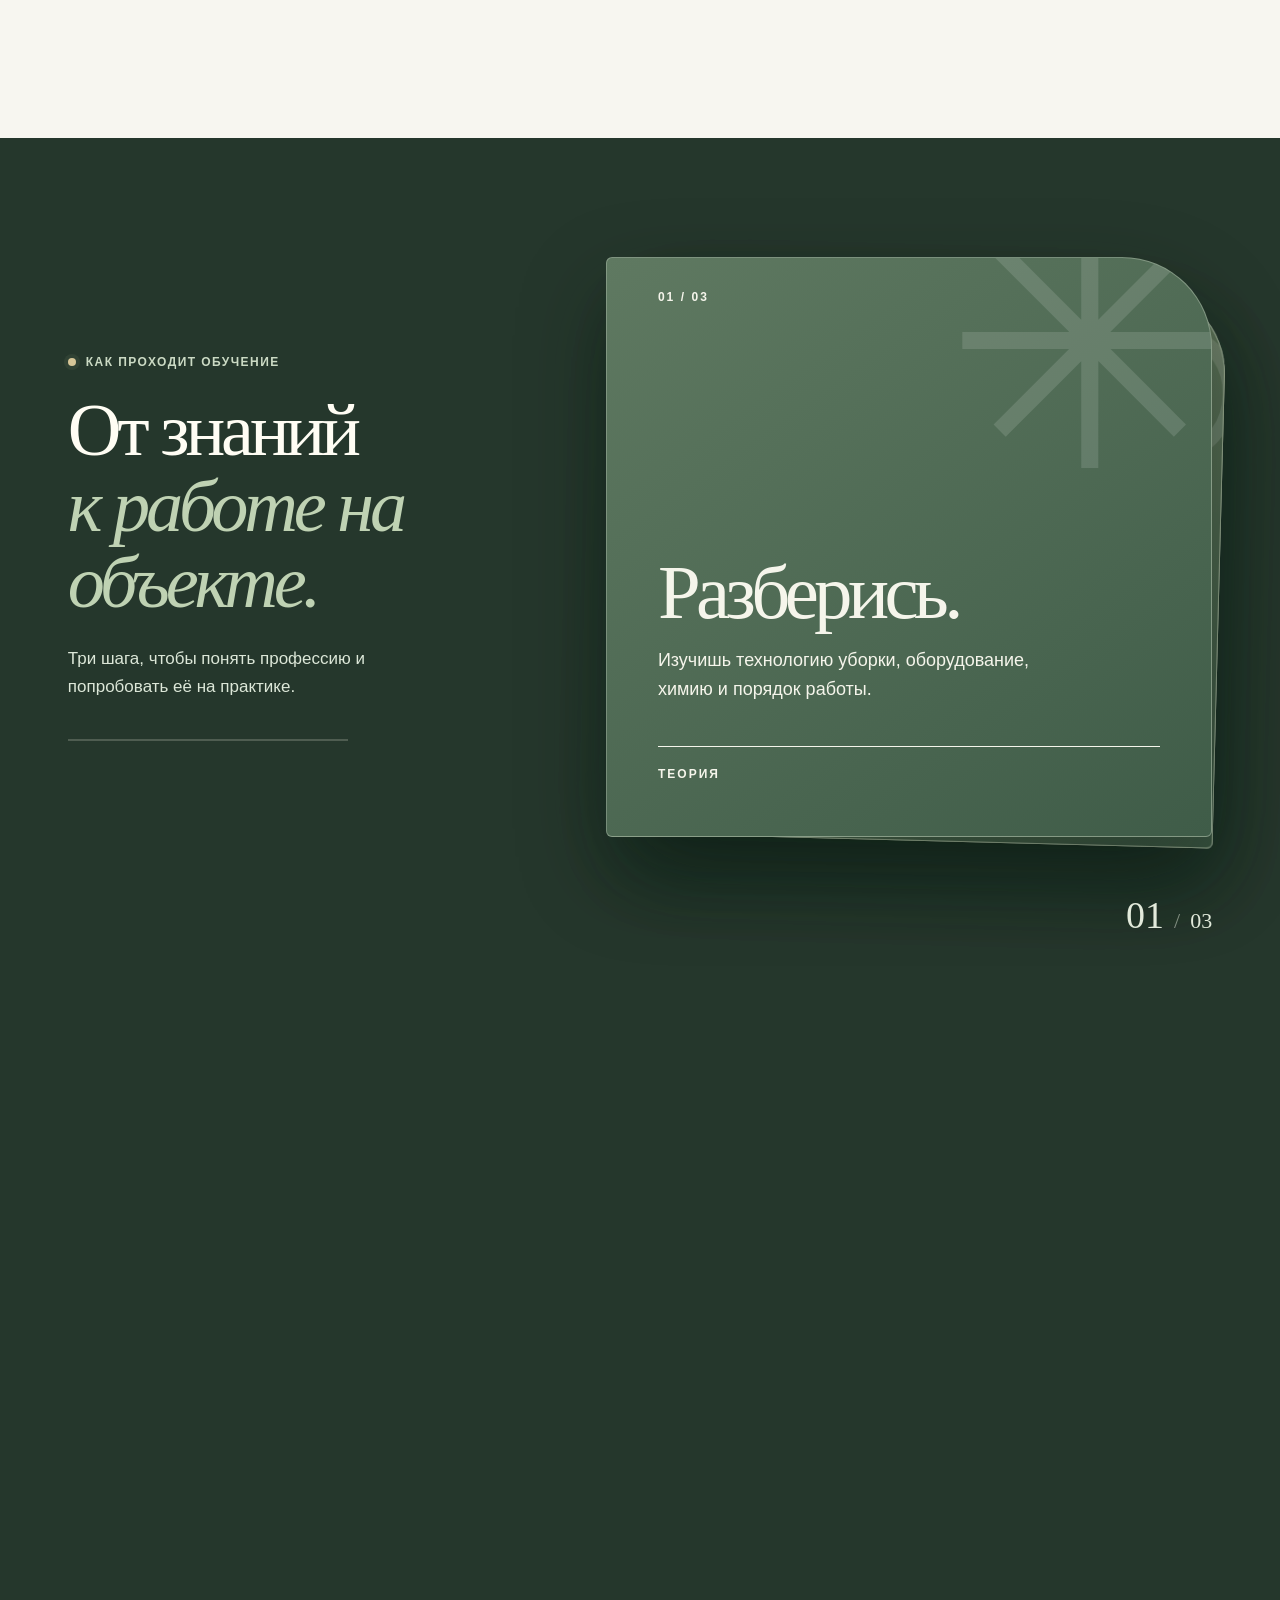
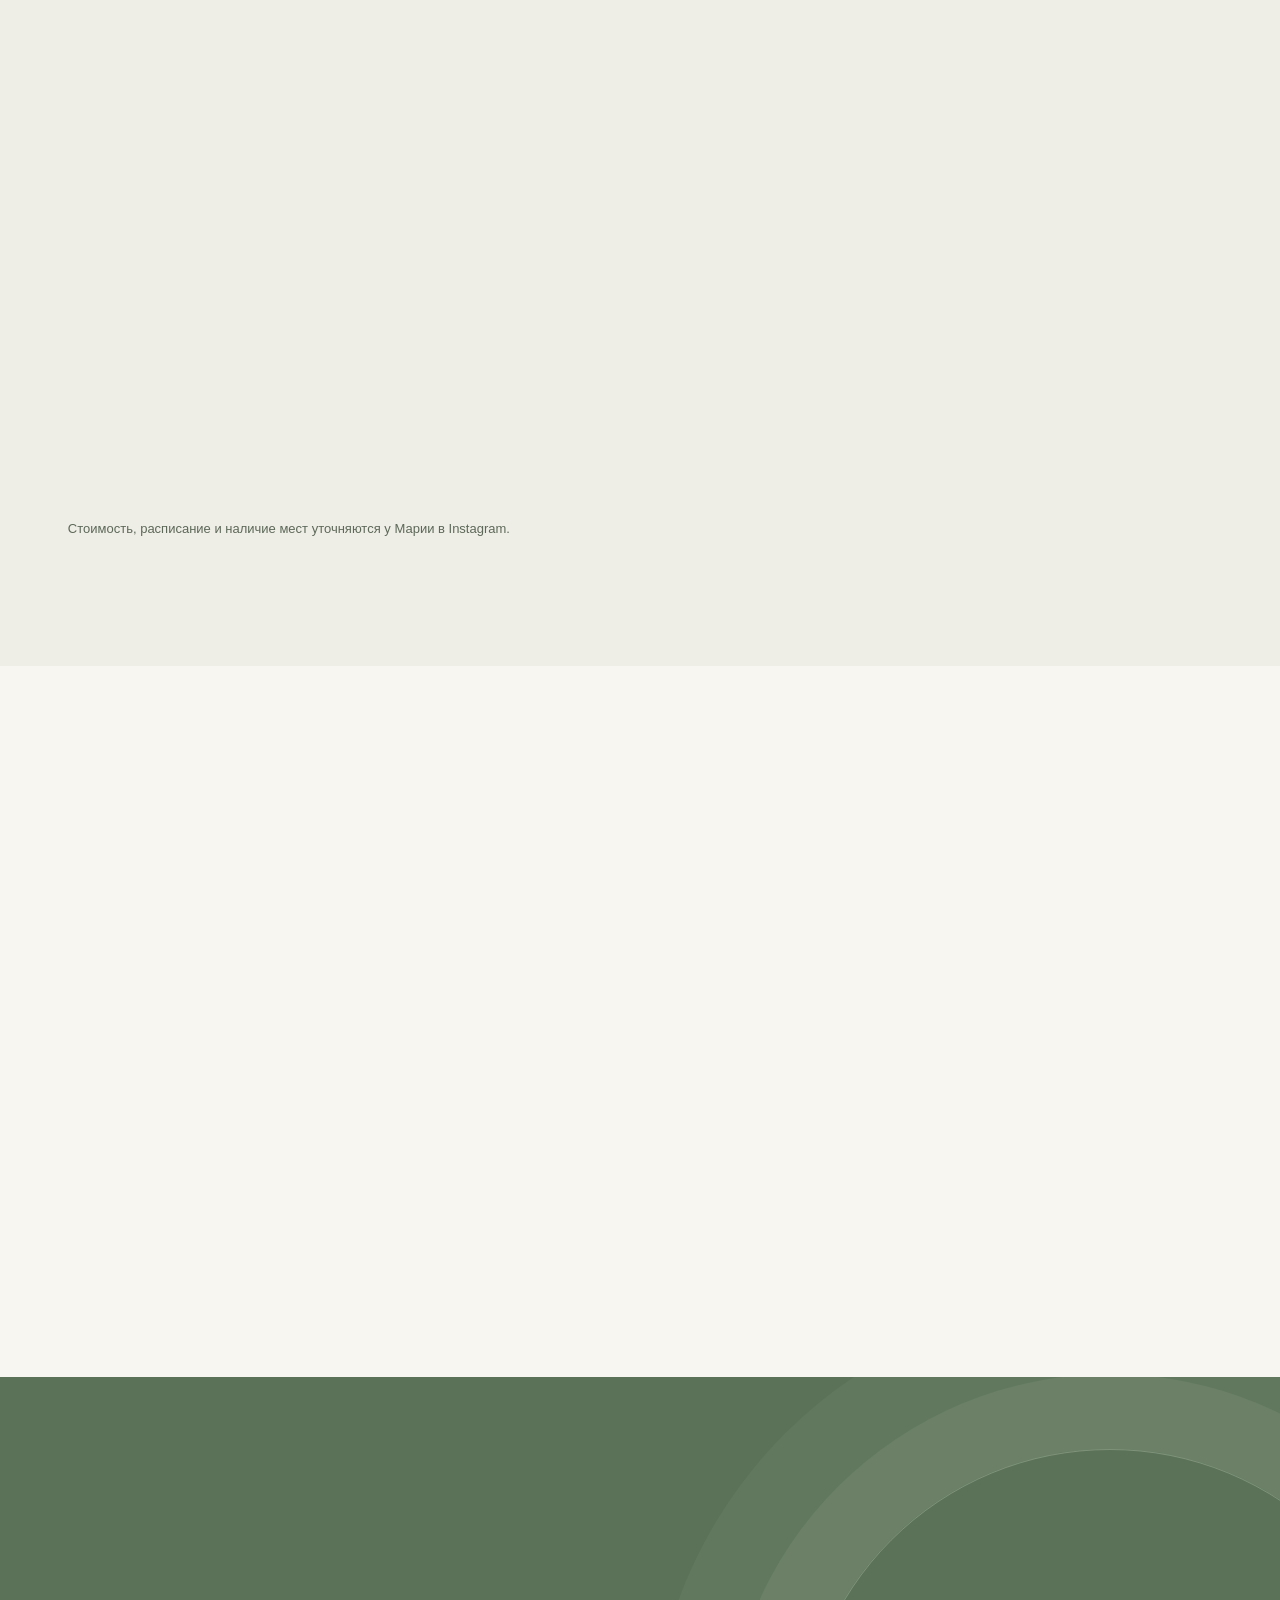
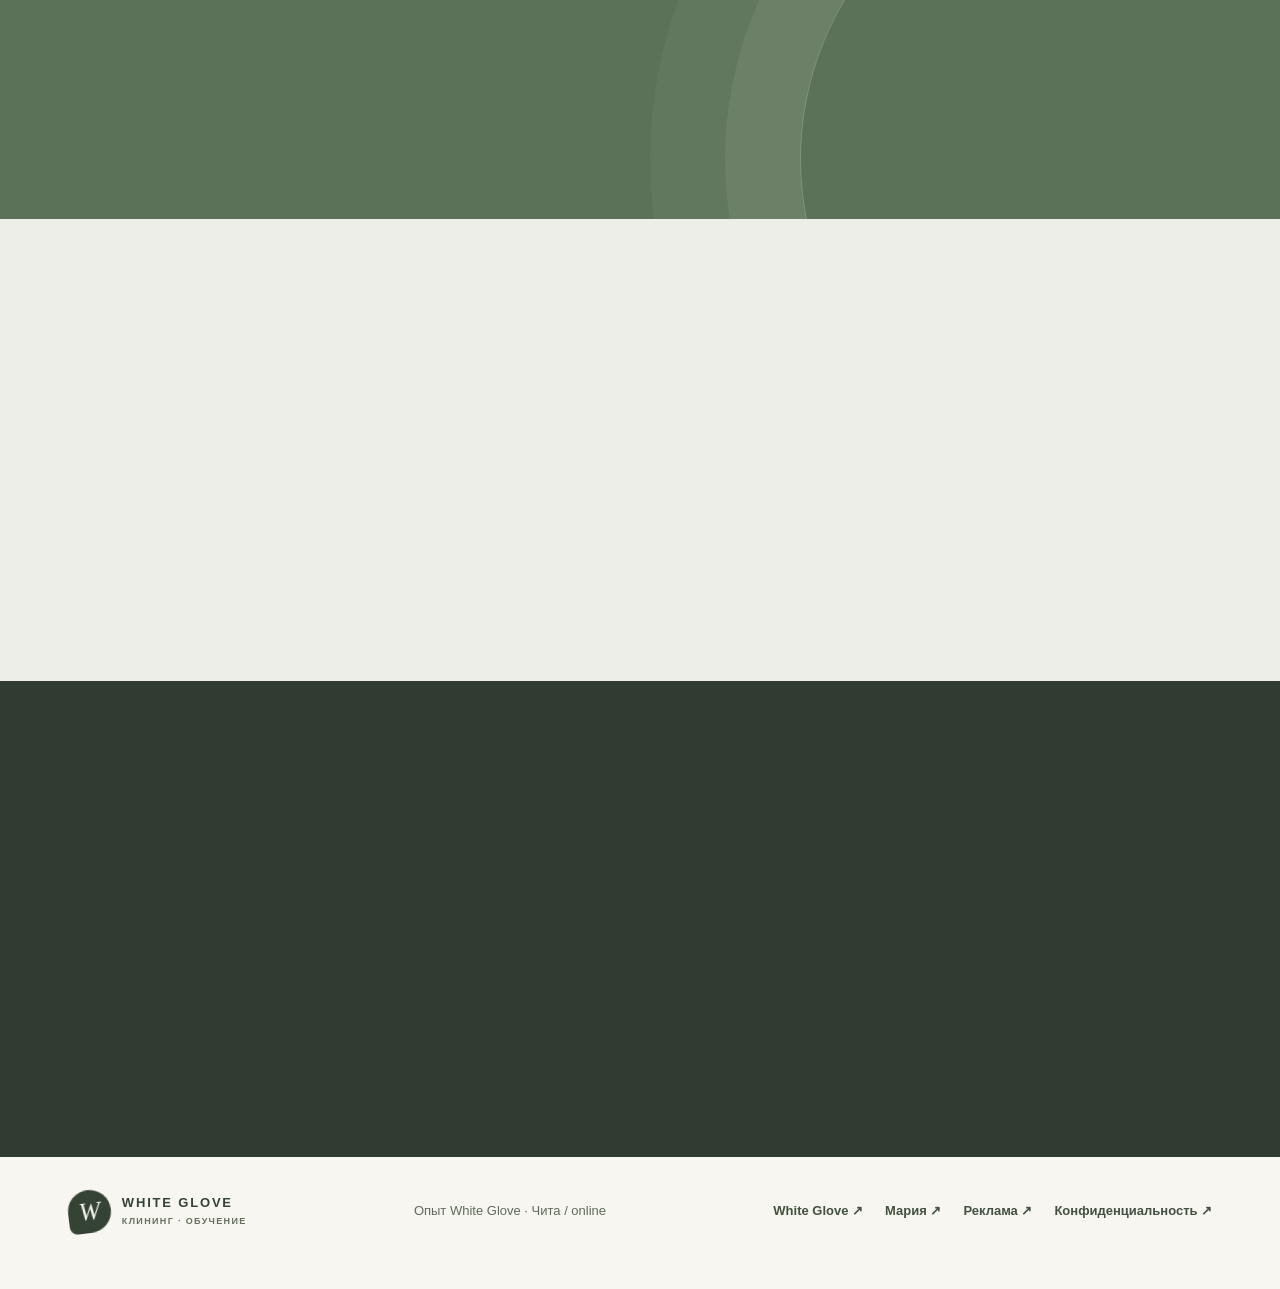
==== commit 5acba529: "Load corrected Metrika script" ====
--- a/index.html
+++ b/index.html
@@ -16,7 +16,7 @@
     <title>White Glove — обучение клинингу с Марией Манукян</title>
     <link rel="stylesheet" href="styles.css?v=anime-motion-2">
     <script src="app.js?v=anime-motion-3" defer></script>
-    <script src="metrika.js?v=2" defer></script>
+    <script src="metrika.js?v=3" defer></script>
   <link rel="canonical" href="https://whiteglow.ru/"><meta property="og:url" content="https://whiteglow.ru/"><meta property="og:locale" content="ru_RU"><meta property="og:image" content="https://whiteglow.ru/instagram/maria-business.jpg"><meta property="og:image:alt" content="Мария Манукян — White Glove"><meta name="twitter:card" content="summary_large_image"><script type="application/ld+json">{"@context":"https://schema.org","@type":"WebSite","name":"White Glove","url":"https://whiteglow.ru/","inLanguage":"ru","description":"Обучение клинингу с Марией Манукян"}</script><meta name="google-site-verification" content="5sUJ-3RFZLc02Kup3Bb3RerP8i1IxEn9MFO-VkiBLbU"></head>
   <body>
     <noscript><img src="https://mc.yandex.ru/watch/113770053" width="1" height="1" alt="" hidden></noscript>
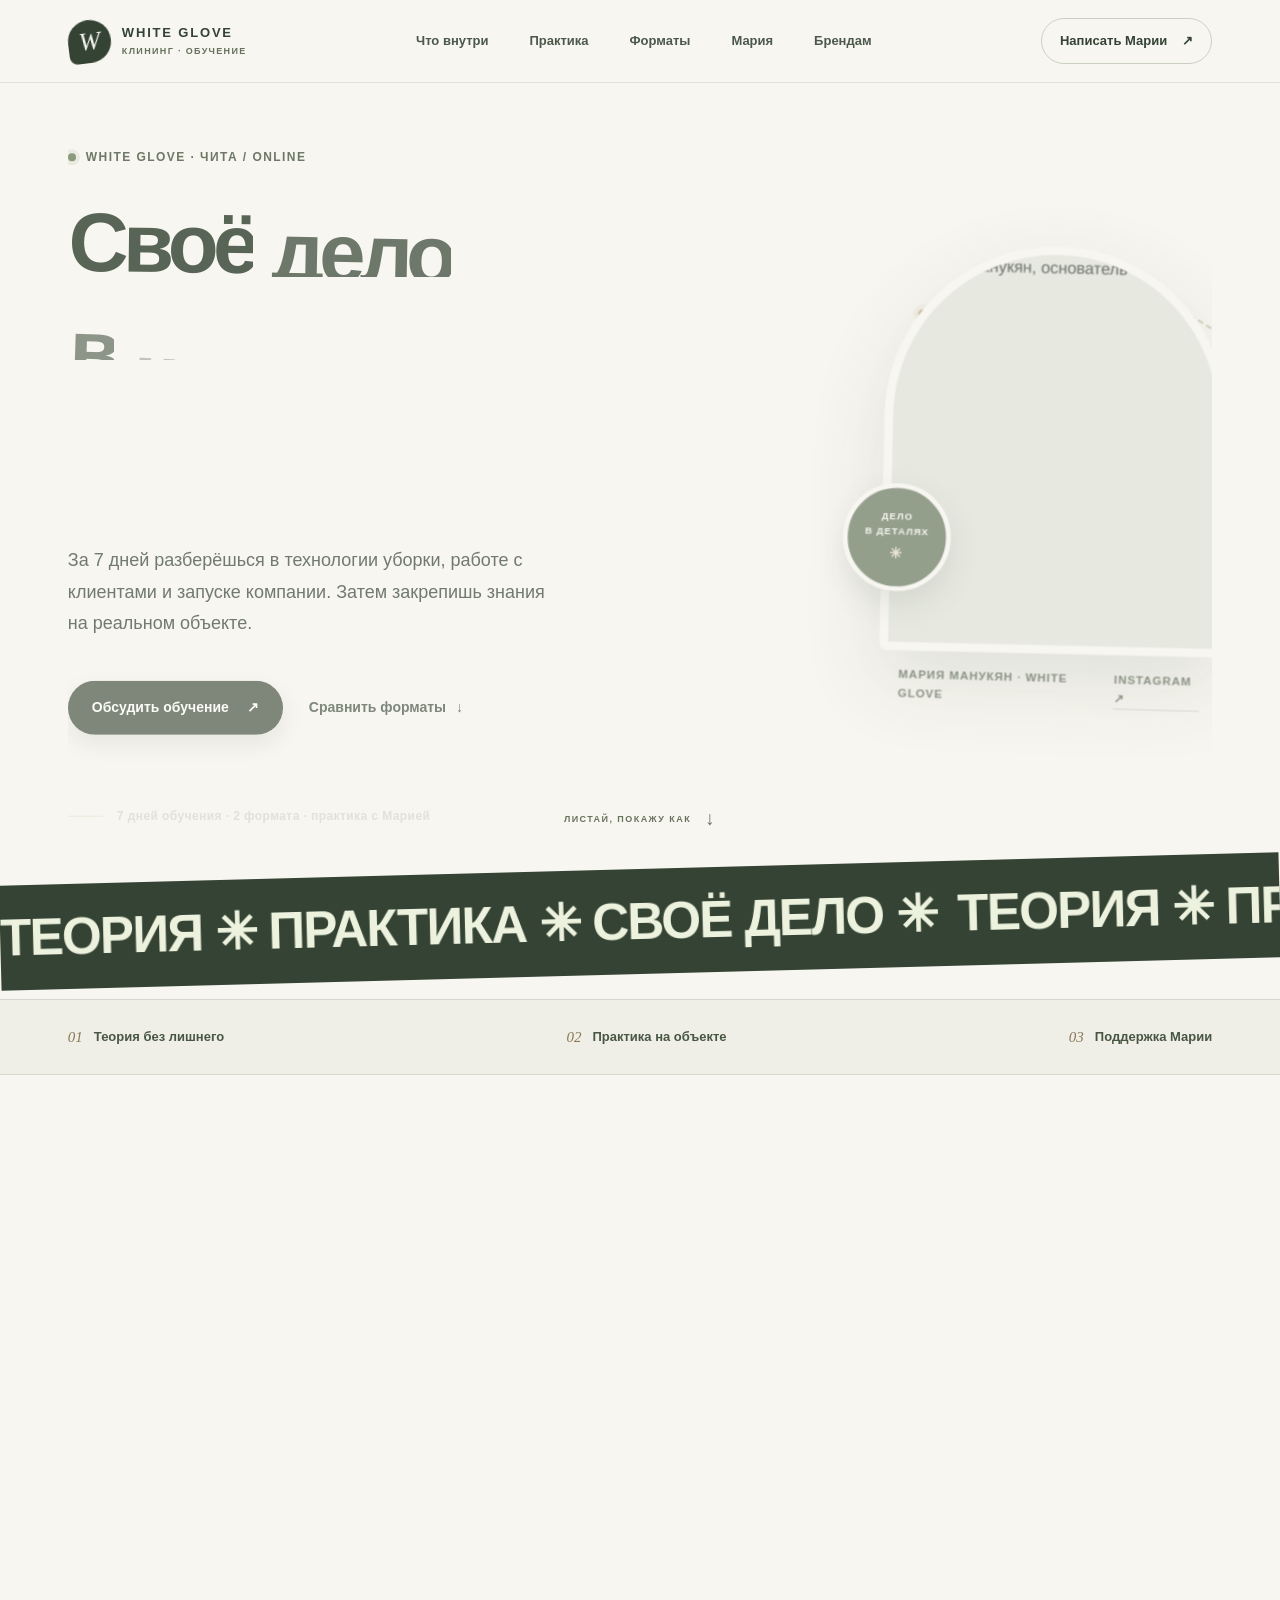
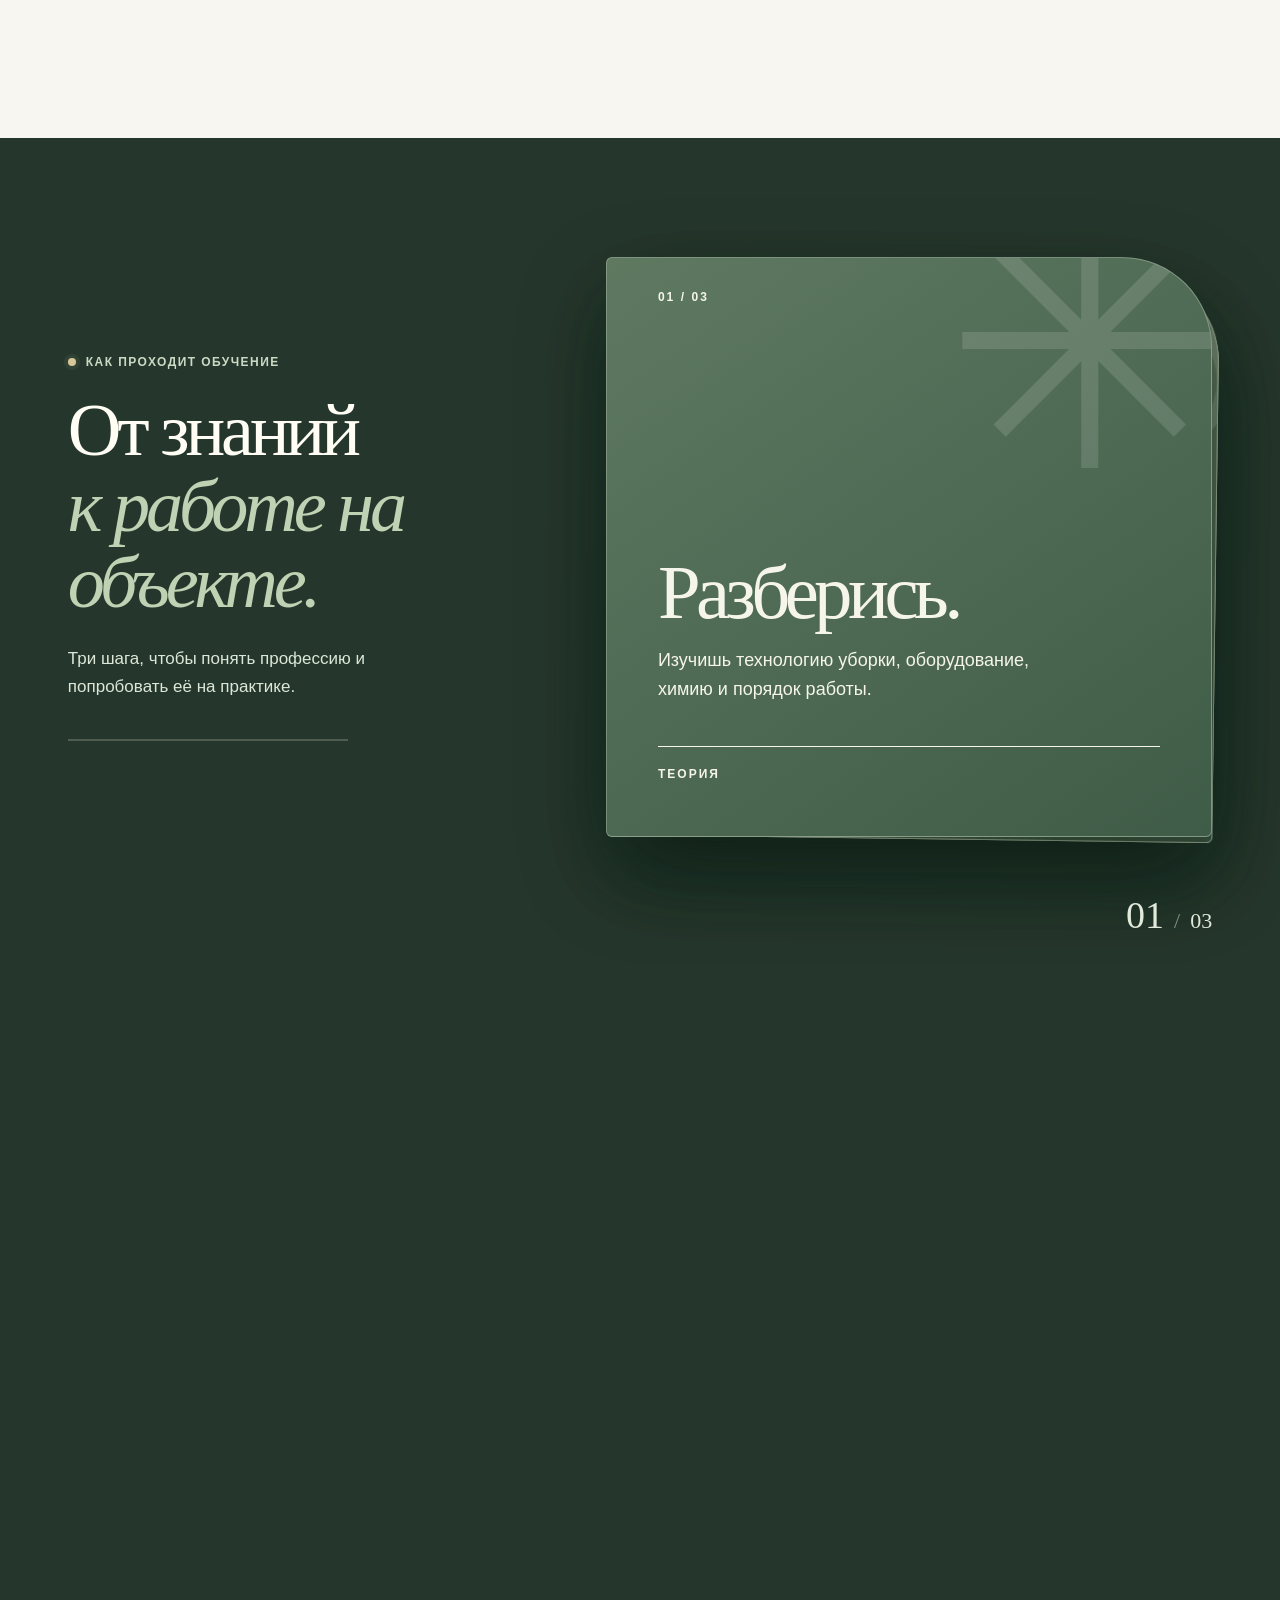
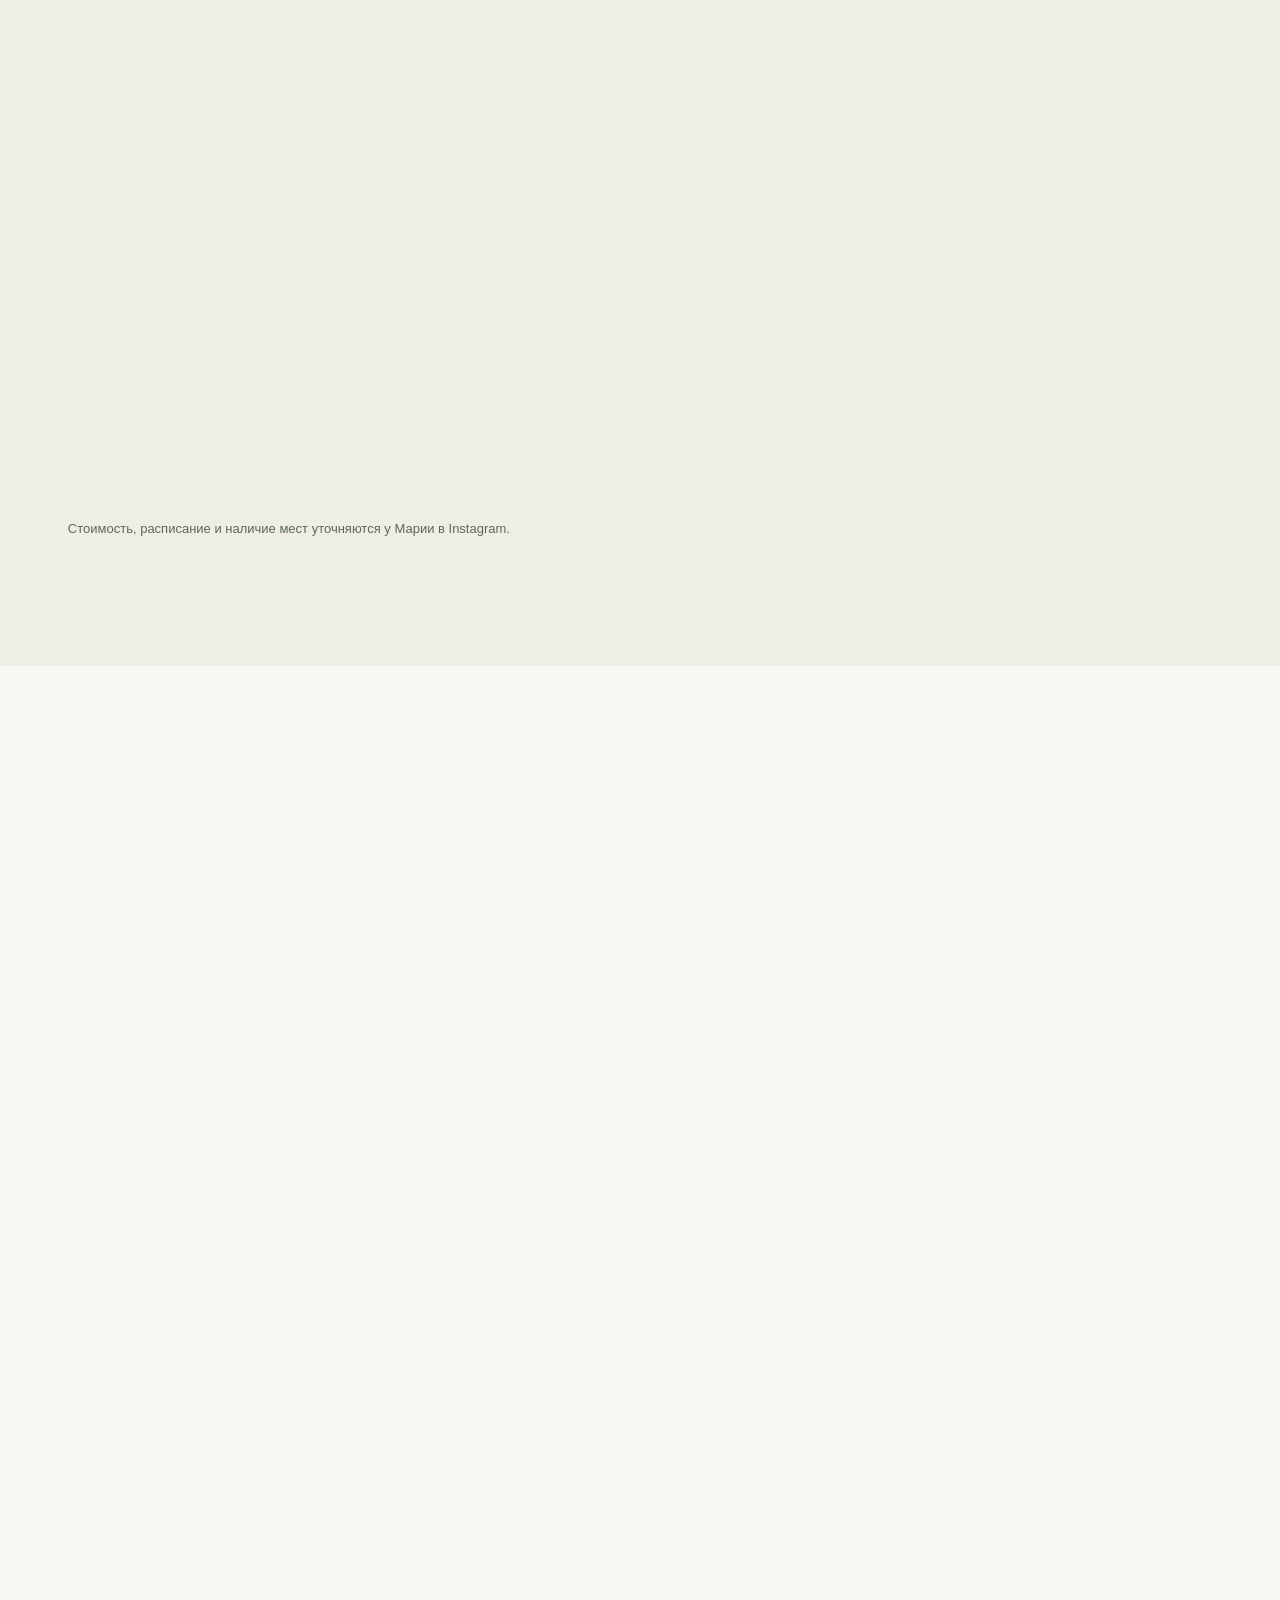
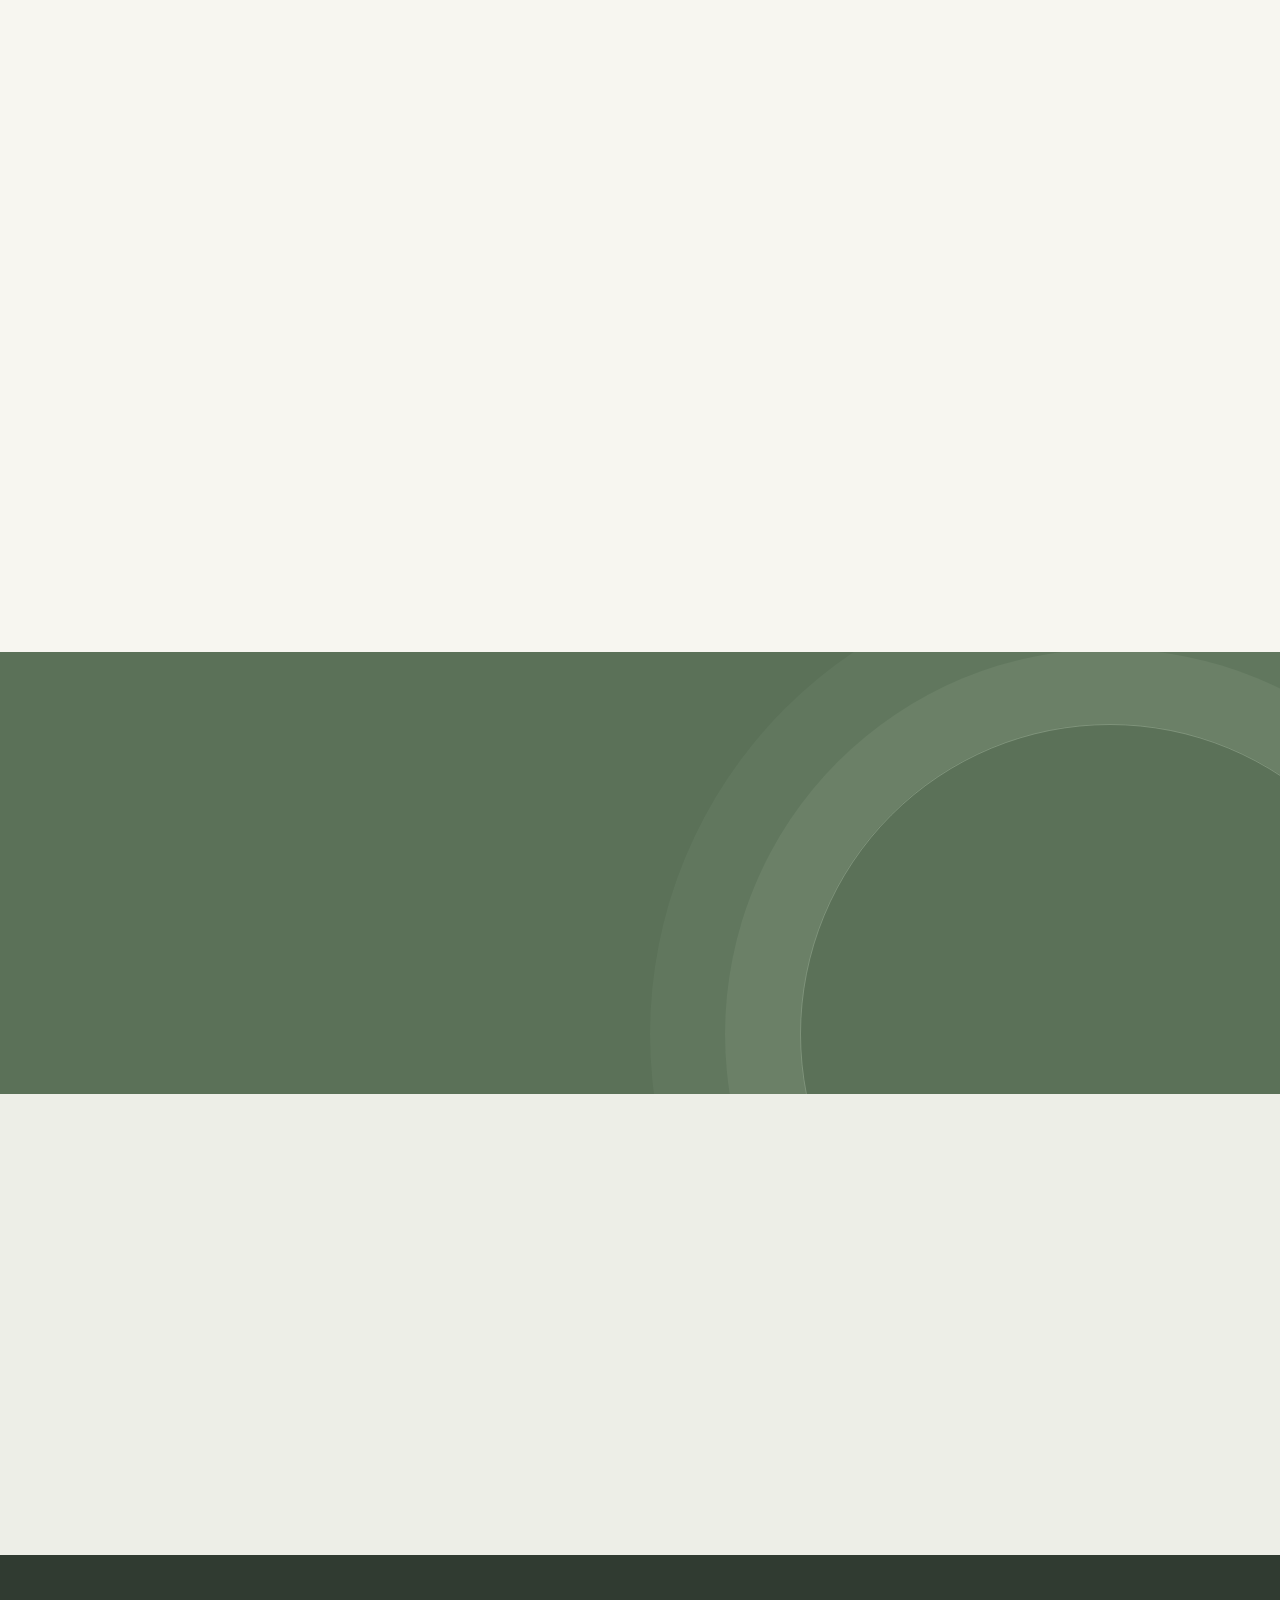
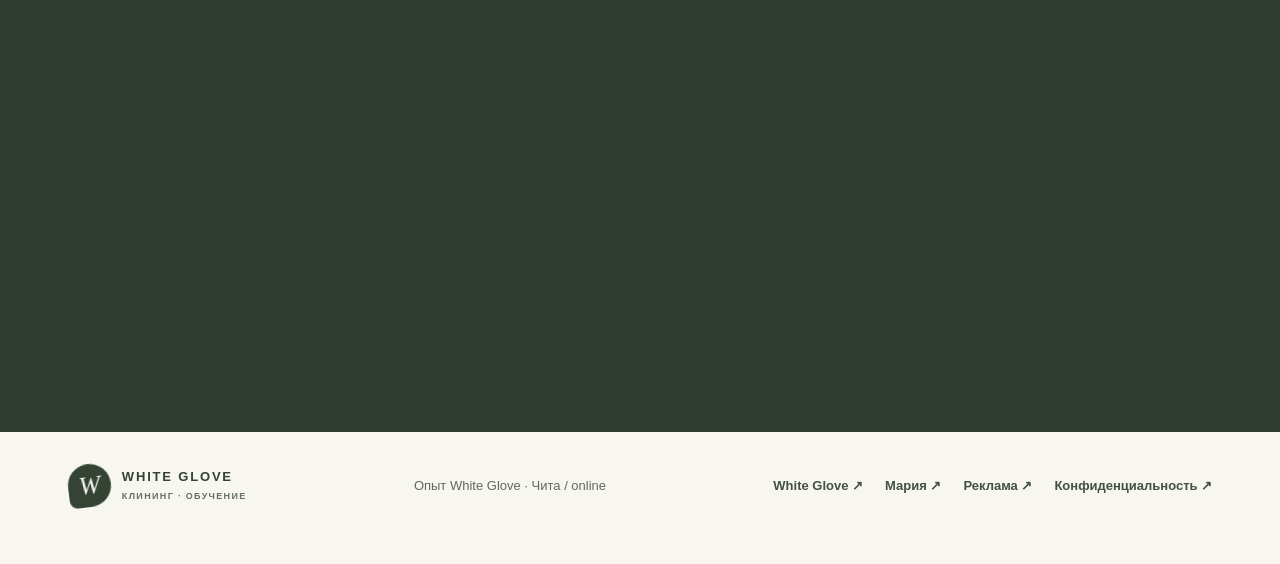
==== commit 4bc0036e: "Add course direction links" ====
--- a/index.html
+++ b/index.html
@@ -168,6 +168,15 @@
         </div>
       </section>
 
+      <section class="course-directions section wrap" aria-labelledby="directions-title">
+        <div class="directions-heading" data-reveal><p class="eyebrow"><span class="eyebrow-dot"></span> ВЫБЕРИ НАПРАВЛЕНИЕ</p><h2 id="directions-title">Учись под<br><em>свою цель.</em></h2><p class="section-lead">Отдельные страницы помогут выбрать тему, с которой хочется начать.</p></div>
+        <div class="directions-grid">
+          <a href="kursy-klininga.html" data-reveal><span>01 / ОСНОВА</span><strong>Курсы<br>клининга</strong><p>Технология уборки, объекты и практика.</p><i aria-hidden="true">↗</i></a>
+          <a href="obuchenie-himchistke-mebeli.html" data-reveal><span>02 / НАВЫК</span><strong>Химчистка<br>мебели</strong><p>Материалы, оборудование, химия и работа на объекте.</p><i aria-hidden="true">↗</i></a>
+          <a href="otkryt-kliningovuyu-kompaniyu.html" data-reveal><span>03 / СВОЁ ДЕЛО</span><strong>Клининговая<br>компания</strong><p>Процессы, клиенты и первые шаги к запуску.</p><i aria-hidden="true">↗</i></a>
+        </div>
+      </section>
+
       <section class="mentor-section section wrap" id="maria" aria-labelledby="mentor-title">
         <div class="mentor-signature" data-reveal aria-hidden="true"><span>М</span><small>МАРИЯ МАНУКЯН<br>WHITE GLOVE</small></div>
         <div class="mentor-copy" data-reveal>
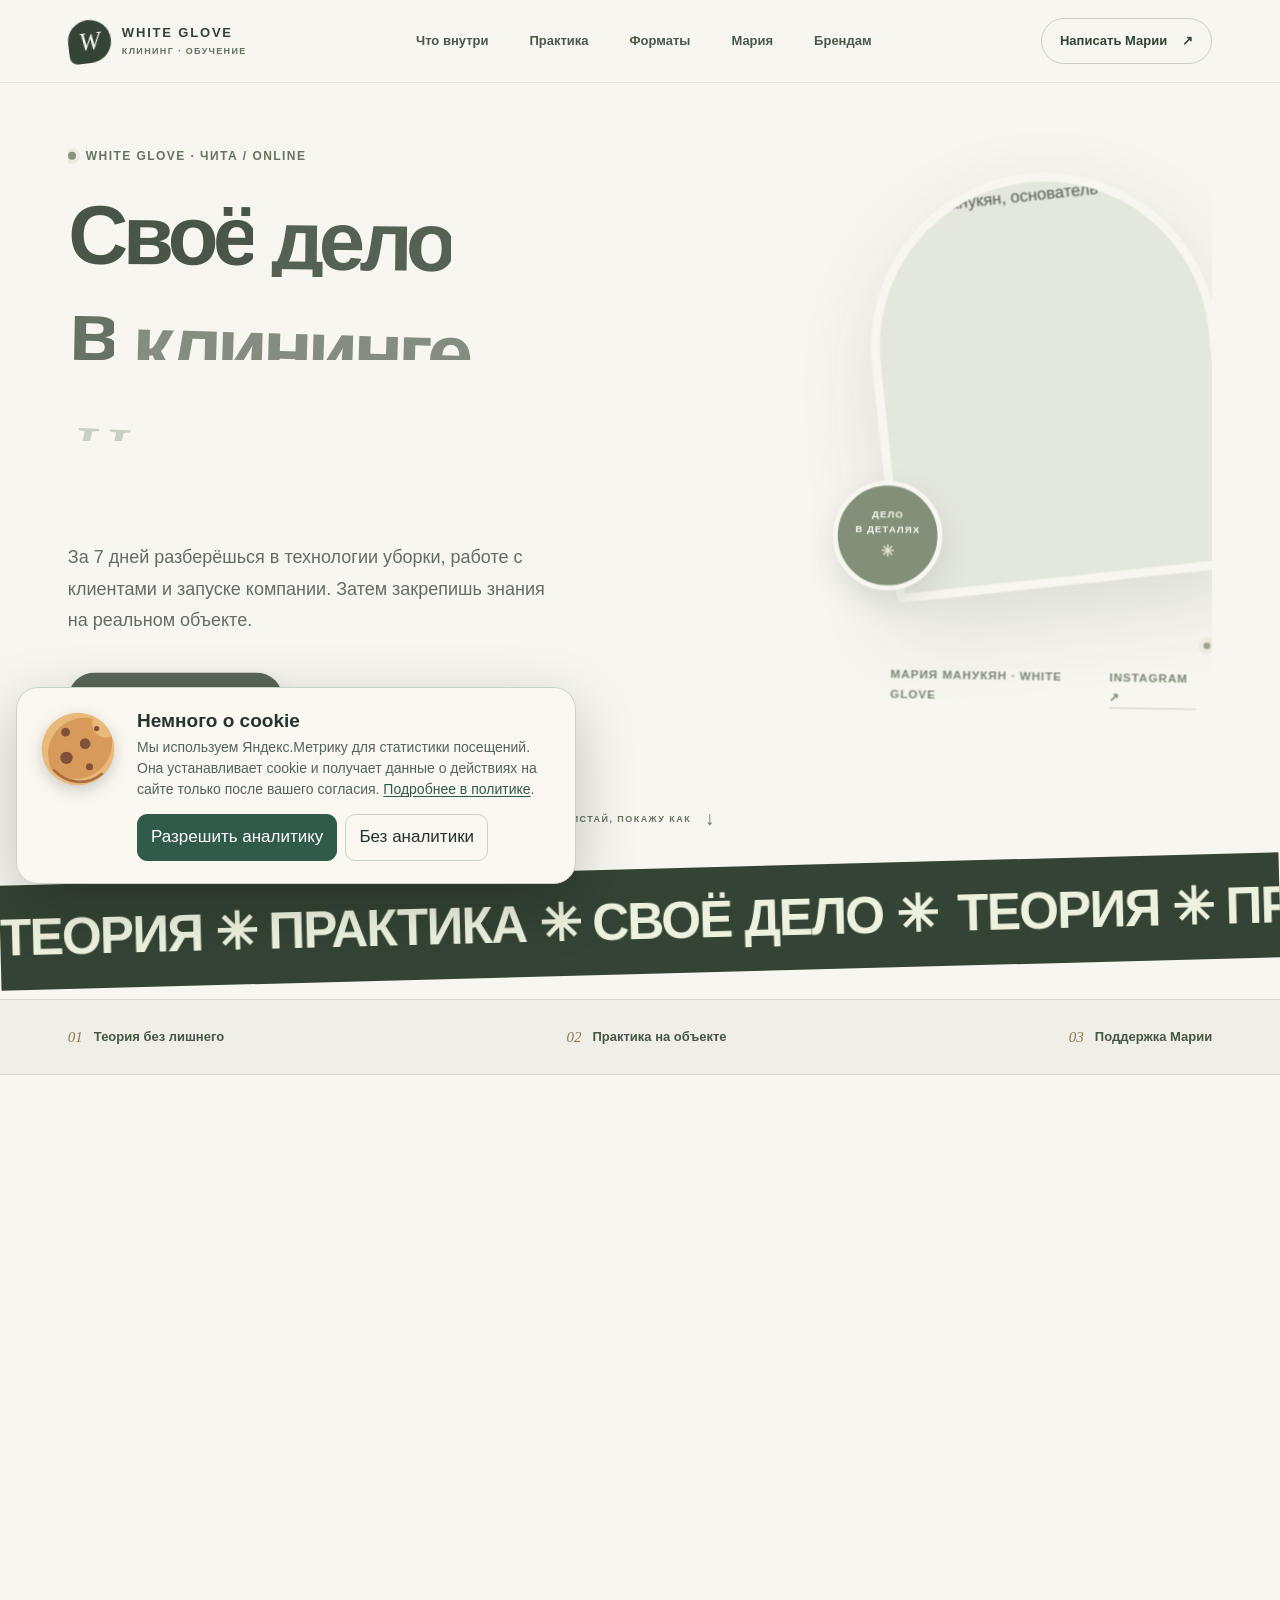
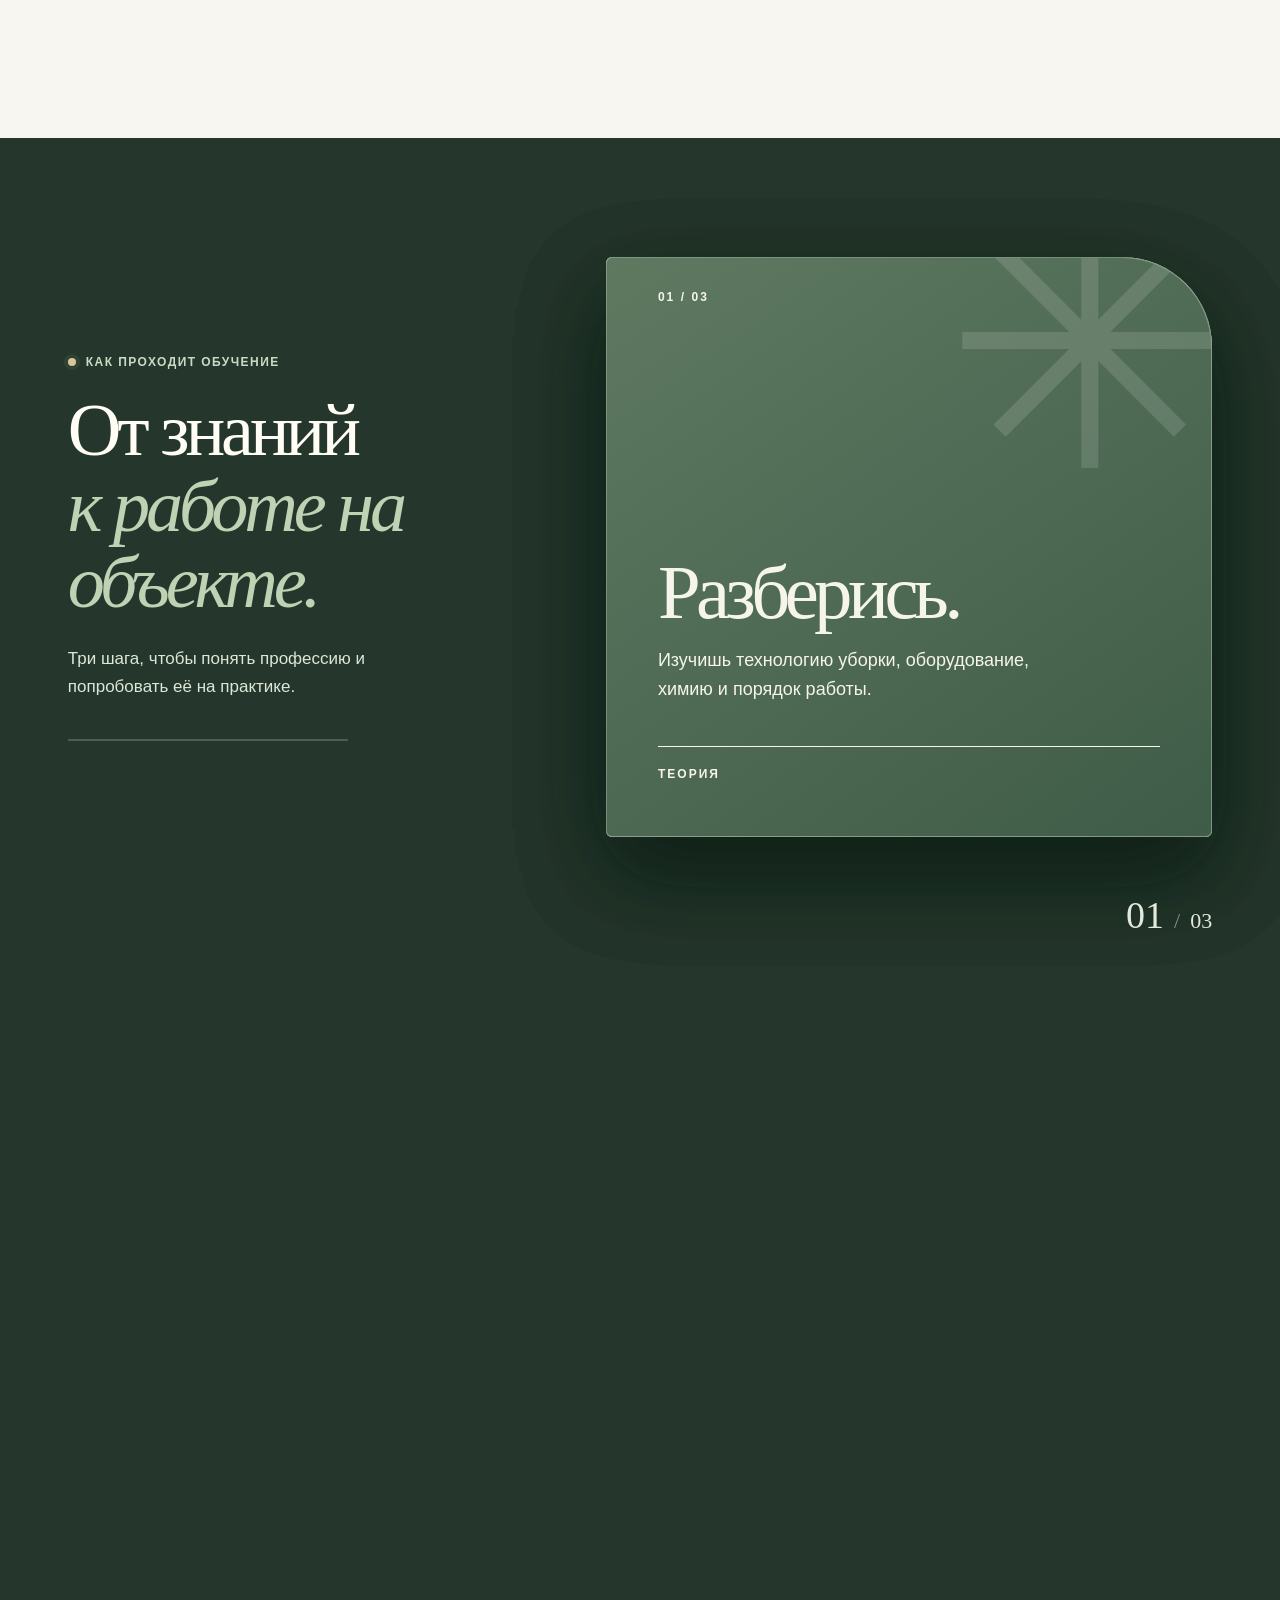
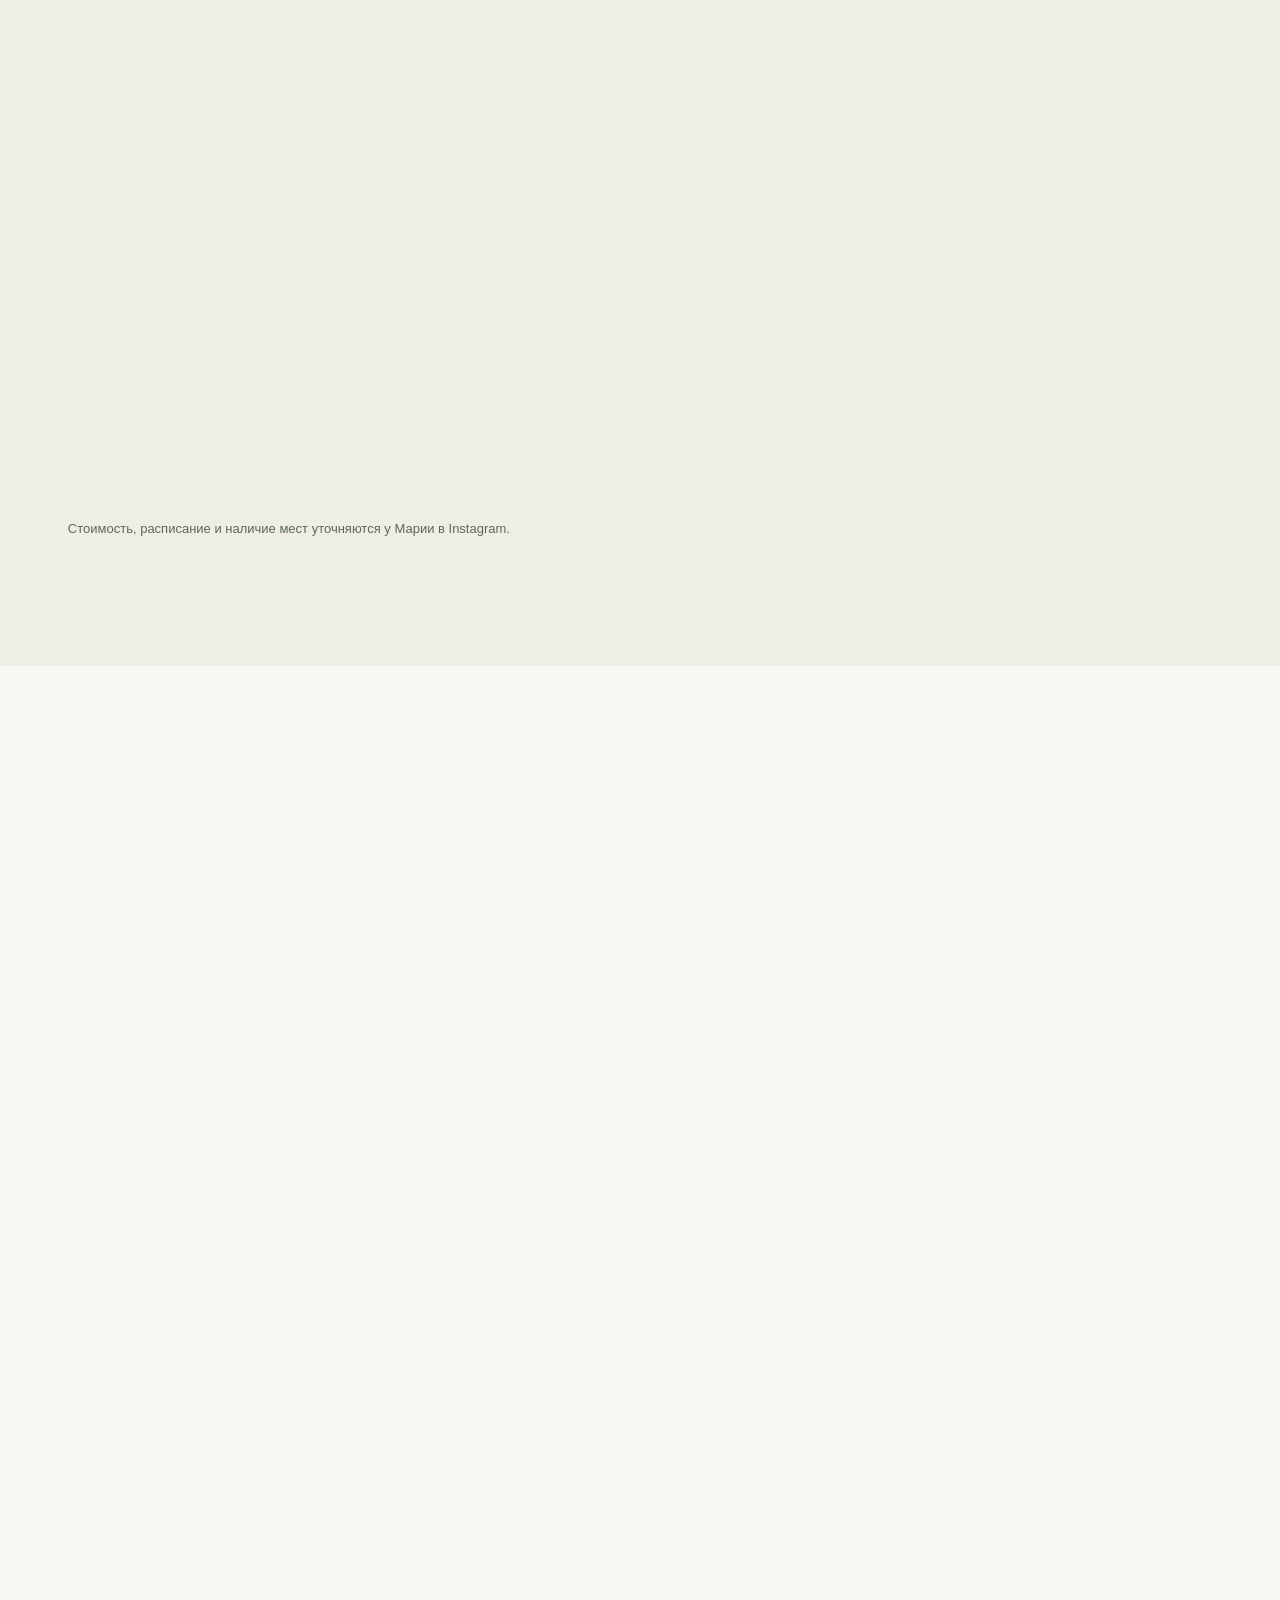
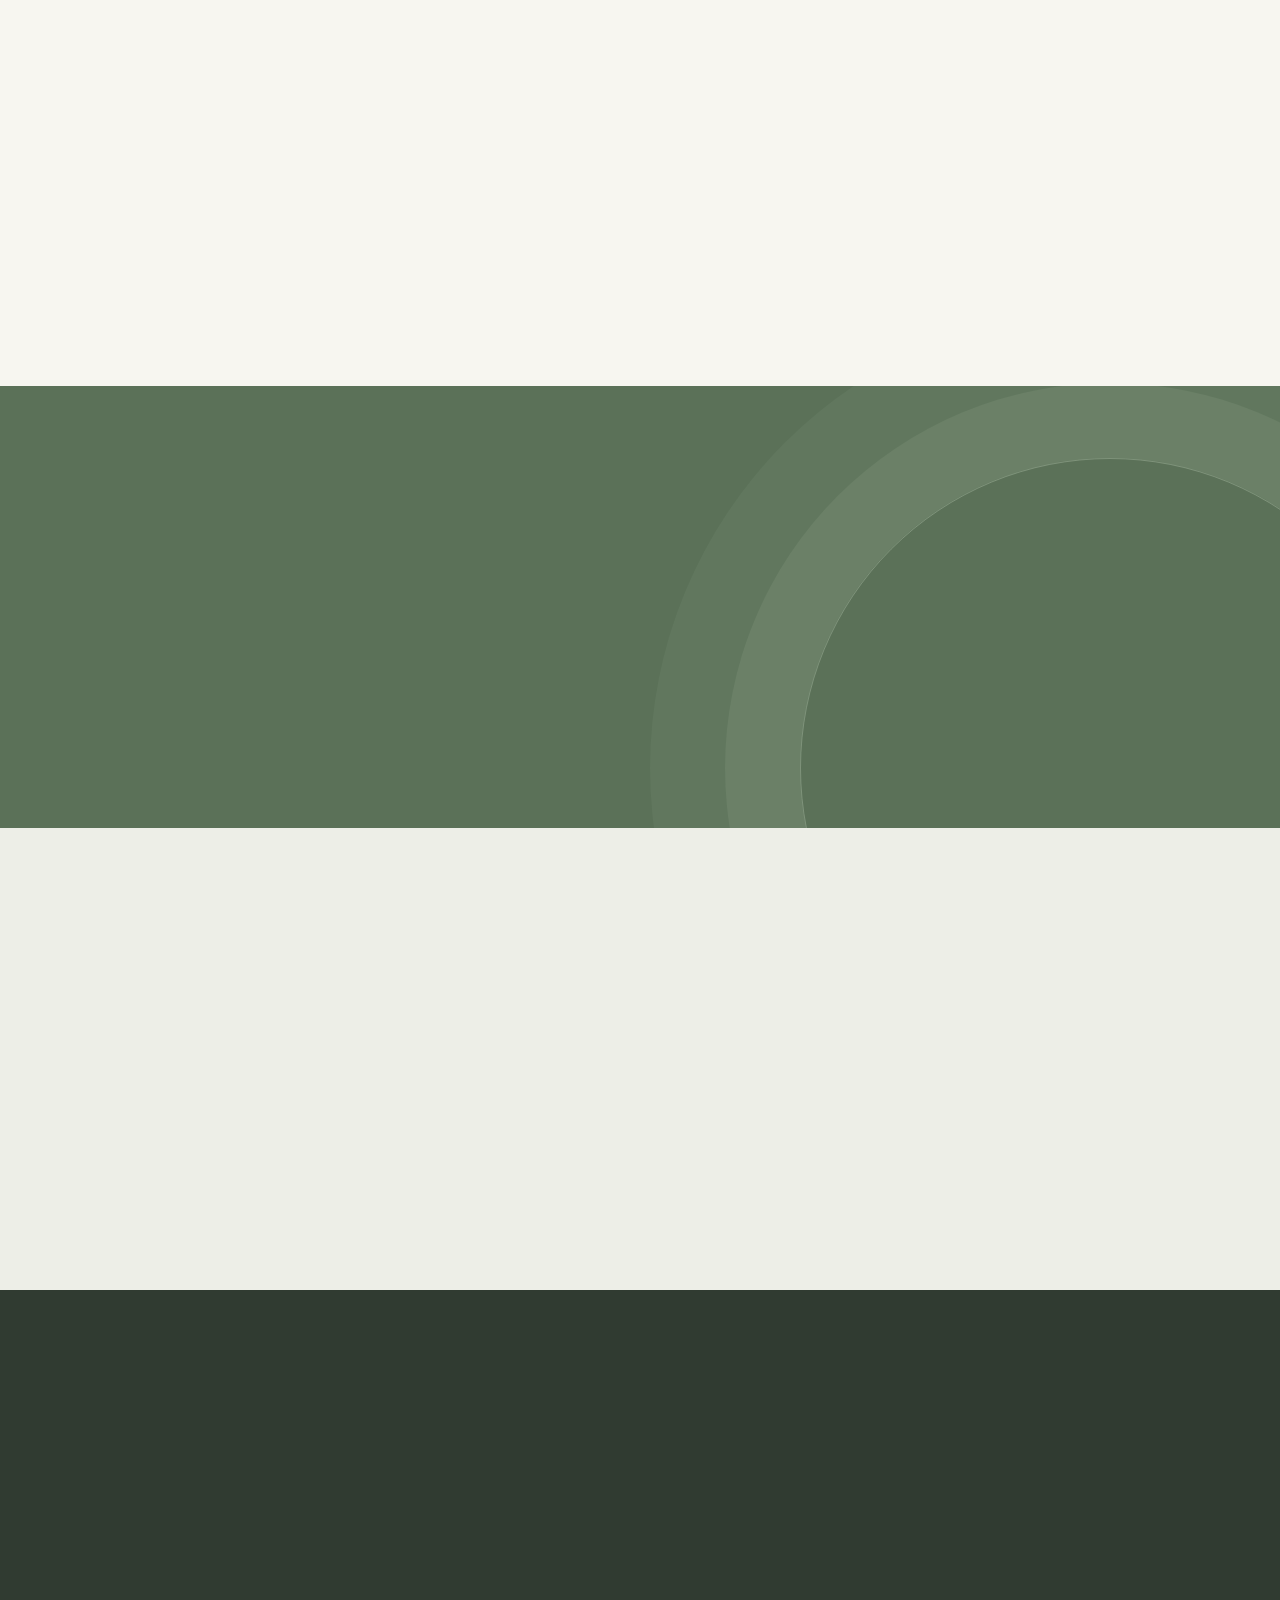
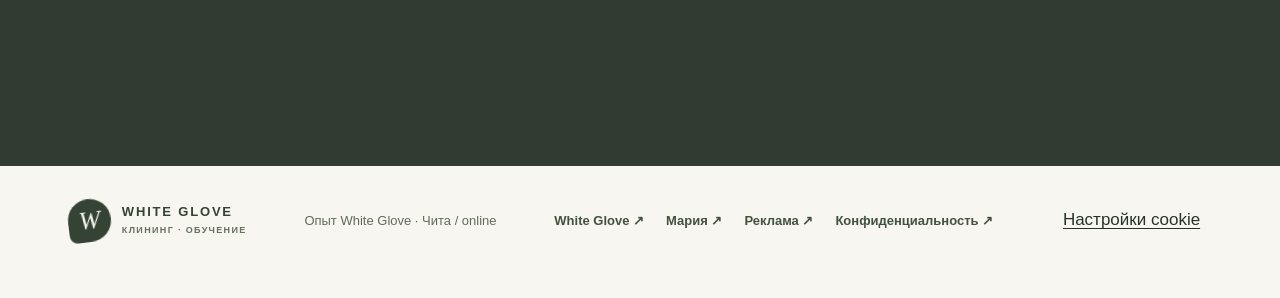
==== commit d6ff0919: "Require analytics consent and correct privacy notice" ====
--- a/index.html
+++ b/index.html
@@ -16,10 +16,10 @@
     <title>White Glove — обучение клинингу с Марией Манукян</title>
     <link rel="stylesheet" href="styles.css?v=anime-motion-2">
     <script src="app.js?v=anime-motion-3" defer></script>
-    <script src="metrika.js?v=3" defer></script>
+    <link rel="stylesheet" href="/cookie-consent.css?v=1">
+    <script src="/cookie-consent.js?v=1" data-cookie-theme="sage" defer></script>
   <link rel="canonical" href="https://whiteglow.ru/"><meta property="og:url" content="https://whiteglow.ru/"><meta property="og:locale" content="ru_RU"><meta property="og:image" content="https://whiteglow.ru/instagram/maria-business.jpg"><meta property="og:image:alt" content="Мария Манукян — White Glove"><meta name="twitter:card" content="summary_large_image"><script type="application/ld+json">{"@context":"https://schema.org","@type":"WebSite","name":"White Glove","url":"https://whiteglow.ru/","inLanguage":"ru","description":"Обучение клинингу с Марией Манукян"}</script><meta name="google-site-verification" content="5sUJ-3RFZLc02Kup3Bb3RerP8i1IxEn9MFO-VkiBLbU"></head>
   <body>
-    <noscript><img src="https://mc.yandex.ru/watch/113770053" width="1" height="1" alt="" hidden></noscript>
     <a class="skip-link" href="#main">К содержанию</a>
     <div class="page-progress" aria-hidden="true"></div>
 
--- a/styles.css
+++ b/styles.css
@@ -449,3 +449,6 @@
 .anime-word-mask{display:inline-block;overflow:clip;vertical-align:bottom;padding-bottom:.12em;margin-bottom:-.12em}
 .anime-word{display:inline-block;transform-origin:0 100%}
 @media (prefers-reduced-motion:no-preference){.anime-motion .anime-word{opacity:0}}
+
+
+.course-directions{padding-top:0}.directions-heading{display:flex;align-items:end;justify-content:space-between;gap:40px;margin-bottom:42px}.directions-heading h2{margin:0;color:var(--forest);font-size:clamp(48px,5.3vw,70px);font-weight:600;line-height:.99;letter-spacing:-.065em}.directions-heading h2 em{color:#78876c;font-family:var(--serif);font-weight:500}.directions-heading .section-lead{max-width:350px;margin:0}.directions-grid{display:grid;grid-template-columns:repeat(3,minmax(0,1fr));gap:15px}.directions-grid>a{position:relative;display:flex;min-height:292px;flex-direction:column;padding:25px;border:1px solid #d8ddd1;border-radius:4px 34px 4px 4px;color:var(--forest);background:#f0f0e9;transition:transform .3s var(--ease),box-shadow .3s,border-color .3s}.directions-grid>a:hover{transform:translateY(-7px);border-color:#aeb99f;box-shadow:0 18px 40px rgba(49,61,45,.11)}.directions-grid>a>span{color:#6b7962;font-size:10px;font-weight:750;letter-spacing:.1em}.directions-grid strong{margin-top:auto;font-size:clamp(25px,2.6vw,35px);line-height:1.05;letter-spacing:-.055em}.directions-grid p{max-width:270px;margin:13px 35px 0 0;color:#5d6859;font-size:14px;line-height:1.55}.directions-grid i{position:absolute;right:24px;bottom:25px;font-size:22px;font-style:normal;color:#6f7f68}.seo-hero{display:grid;min-height:min(650px,calc(100svh - 82px));grid-template-columns:1fr .85fr;align-items:center;gap:clamp(42px,9vw,128px);padding-block:72px}.seo-hero h1{margin:0;color:var(--forest);font-size:clamp(50px,6.2vw,82px);font-weight:600;line-height:1;letter-spacing:-.065em;text-wrap:balance}.seo-hero h1 em,.seo-content h2 em{color:#78876c;font-family:var(--serif);font-weight:500}.seo-hero>div>p:not(.eyebrow){max-width:560px;margin:25px 0 30px;color:var(--ink-soft);font-size:18px;line-height:1.75}.seo-hero-image{position:relative;aspect-ratio:.84;max-width:440px;margin-inline:auto;border-radius:220px 220px 10px 10px;border:9px solid var(--paper)}.seo-hero-image img{object-position:center 45%}.seo-hero-image span{position:absolute;right:12px;bottom:12px;left:12px;padding:11px 14px;border:1px solid rgba(255,255,255,.38);border-radius:999px;color:white;background:rgba(39,51,41,.7);font-size:10px;font-weight:750;letter-spacing:.09em;text-align:center;backdrop-filter:blur(10px)}.seo-content{display:grid;grid-template-columns:.9fr 1.1fr;gap:clamp(50px,9vw,128px)}.seo-content h2{margin:0;color:var(--forest);font-size:clamp(46px,5vw,67px);font-weight:600;line-height:1.03;letter-spacing:-.06em}.seo-step{display:grid;grid-template-columns:44px 1fr;gap:17px;padding:23px 0;border-top:1px solid var(--line)}.seo-step:last-child{border-bottom:1px solid var(--line)}.seo-step>span{color:#8a7856;font:italic 18px var(--serif)}.seo-step h2{margin:0 0 7px;font-size:21px;font-weight:700;letter-spacing:-.025em}.seo-step p{margin:0;color:var(--muted);font-size:15px;line-height:1.65}.seo-link-grid{display:grid;grid-template-columns:repeat(3,minmax(0,1fr));margin-bottom:clamp(82px,10vw,126px);border-top:1px solid var(--line);border-left:1px solid var(--line)}.seo-link-grid>a{display:grid;grid-template-columns:1fr auto;gap:18px;padding:23px;border-right:1px solid var(--line);border-bottom:1px solid var(--line);transition:background .25s}.seo-link-grid>a:hover{background:#eeeee6}.seo-link-grid span{color:#7b886f;font-size:10px;font-weight:750;letter-spacing:.09em}.seo-link-grid strong{grid-row:2;color:var(--forest);font-size:19px;letter-spacing:-.03em}.seo-link-grid i{grid-column:2;grid-row:1 / span 2;align-self:center;color:#68765f;font-size:19px;font-style:normal}@media(max-width:760px){.directions-heading,.seo-content{display:block}.directions-heading .section-lead{margin-top:19px}.directions-grid,.seo-link-grid{grid-template-columns:1fr}.directions-grid>a{min-height:230px}.seo-hero{min-height:0;grid-template-columns:1fr;padding-block:51px 75px}.seo-hero-image{width:min(100%,360px)}.seo-content>div:first-child{margin-bottom:38px}.seo-link-grid{margin-bottom:76px}}
--- a/cookie-consent.css
+++ b/cookie-consent.css
@@ -0,0 +1,19 @@
+.cookie-consent,.cookie-consent__settings{box-sizing:border-box;font-family:inherit}
+.cookie-consent[hidden]{display:none!important}
+.cookie-consent{--cc-bg:#faf8f1;--cc-text:#25352d;--cc-muted:#52645a;--cc-border:#c9d4c5;--cc-accent:#315b49;position:fixed;z-index:2147483647;left:max(16px,env(safe-area-inset-left));bottom:max(16px,env(safe-area-inset-bottom));display:flex;align-items:center;gap:20px;width:min(560px,calc(100vw - 32px));padding:22px;border:1px solid var(--cc-border);border-radius:22px;background:var(--cc-bg);color:var(--cc-text);box-shadow:0 18px 60px rgba(0,0,0,.22);line-height:1.45}
+.cookie-consent[data-theme=clean]{--cc-bg:#0d2230;--cc-text:#f6fbff;--cc-muted:#d0e1e6;--cc-border:#477582;--cc-accent:#80d3d3}
+.cookie-consent[data-theme=dark]{--cc-bg:#181c29;--cc-text:#f8f9ff;--cc-muted:#bdc5d8;--cc-border:#404b68;--cc-accent:#92aaff}
+.cookie-consent__illustration{flex:none;align-self:flex-start;width:78px;height:78px}
+.cookie-consent__art{width:100%;height:100%;filter:drop-shadow(0 5px 8px rgba(0,0,0,.18))}
+.cookie-consent__content{min-width:0}
+.cookie-consent__content strong{display:block;margin:0 0 5px;font-size:19px;line-height:1.2;color:var(--cc-text)}
+.cookie-consent__content p{margin:0 0 14px;font-size:14px;line-height:1.5;color:var(--cc-muted)}
+.cookie-consent__content a{color:var(--cc-accent);text-decoration:underline;text-underline-offset:2px}
+.cookie-consent__actions{display:flex;gap:8px;flex-wrap:wrap}
+.cookie-consent__actions button{appearance:none;cursor:pointer;border:1px solid var(--cc-accent);border-radius:10px;padding:10px 13px;font:600 13px/1.3 inherit;background:var(--cc-accent);color:#fff}
+.cookie-consent[data-theme=clean] .cookie-consent__actions button:first-child,.cookie-consent[data-theme=dark] .cookie-consent__actions button:first-child{color:#102331}
+.cookie-consent__actions button+button{background:transparent;color:var(--cc-text);border-color:var(--cc-border)}
+.cookie-consent button:focus-visible,.cookie-consent__settings:focus-visible{outline:3px solid #eea842;outline-offset:3px}
+.cookie-consent__settings{display:inline-block;margin:8px 12px;padding:0;border:0;background:transparent;color:inherit;font:inherit;text-decoration:underline;text-underline-offset:3px;cursor:pointer}
+@media(max-width:480px){.cookie-consent{gap:12px;padding:16px;border-radius:17px}.cookie-consent__illustration{width:54px;height:54px}.cookie-consent__content strong{font-size:17px}.cookie-consent__content p{font-size:13px}.cookie-consent__actions{flex-direction:column}.cookie-consent__actions button{width:100%}}
+@media(prefers-reduced-motion:no-preference){.cookie-consent__art{animation:cookie-enter .45s ease-out both}@keyframes cookie-enter{from{opacity:0;transform:translateY(8px) rotate(-12deg)}to{opacity:1;transform:none}}}
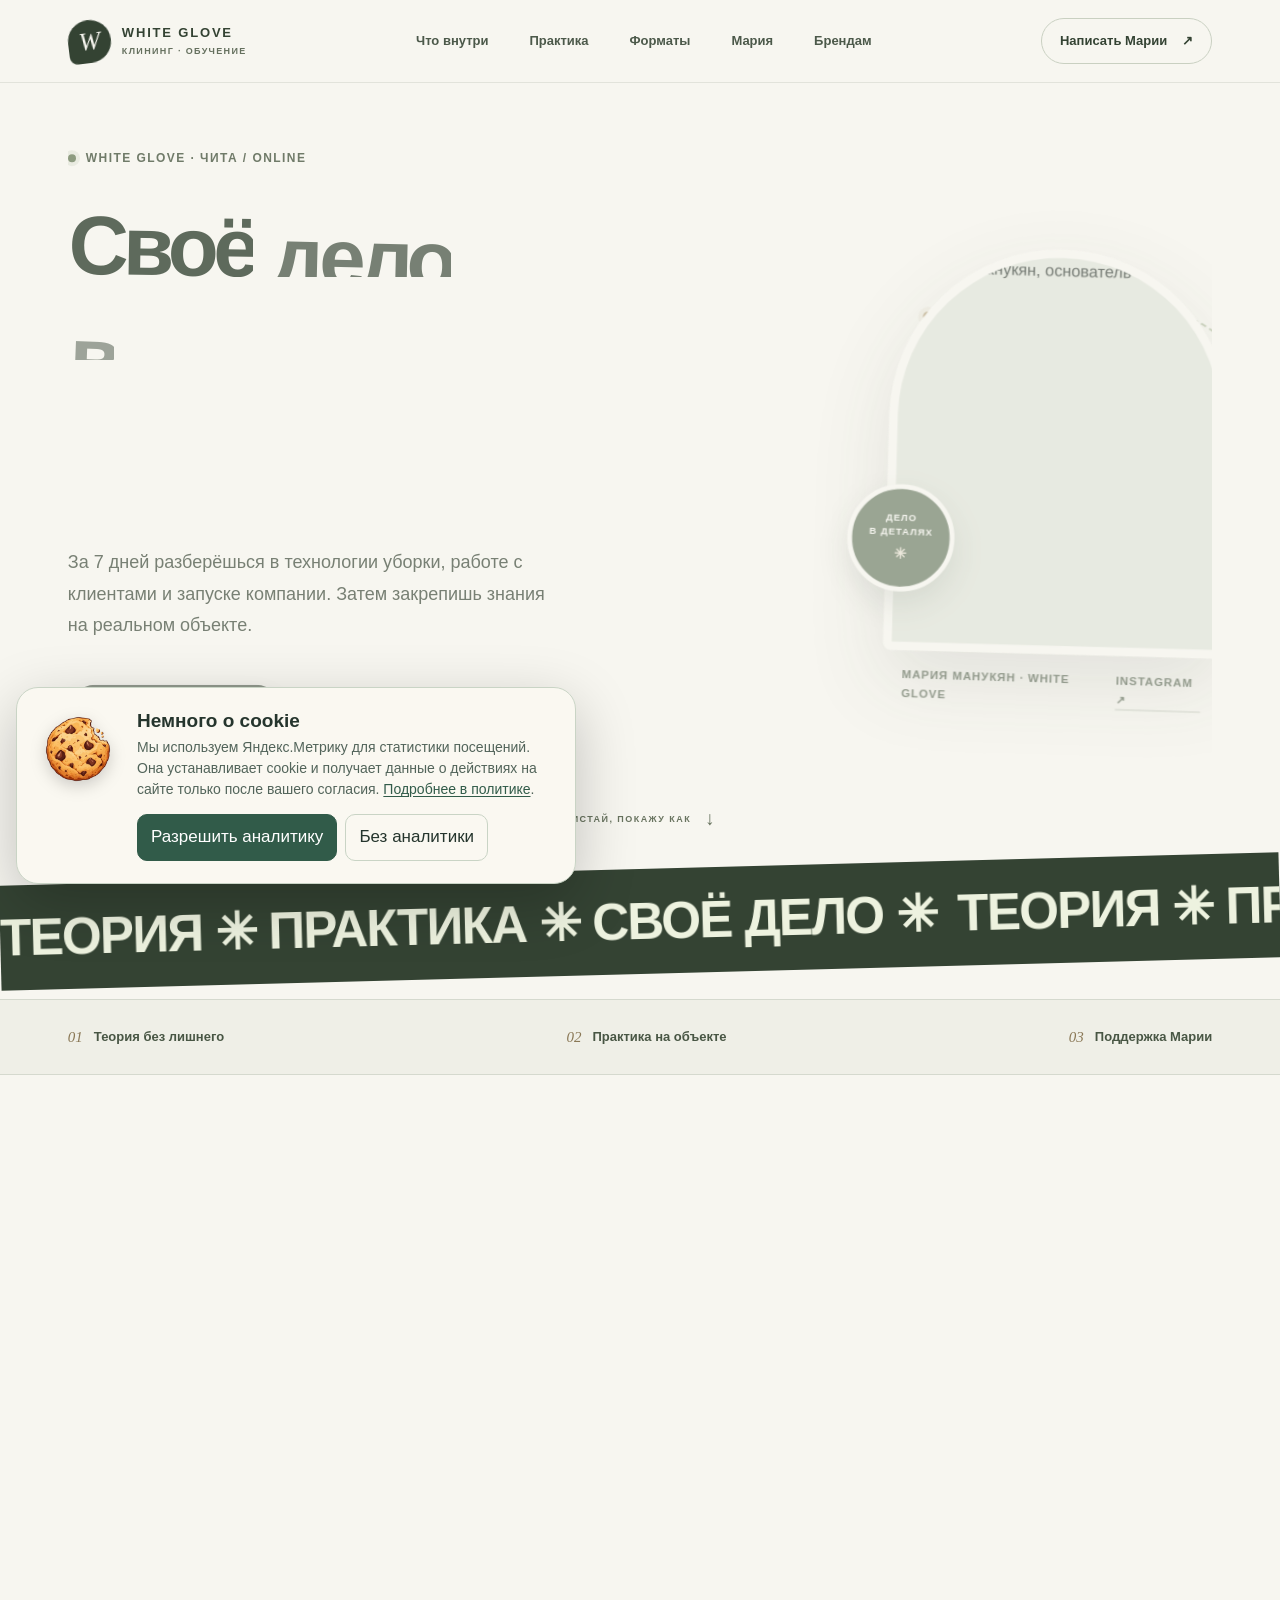
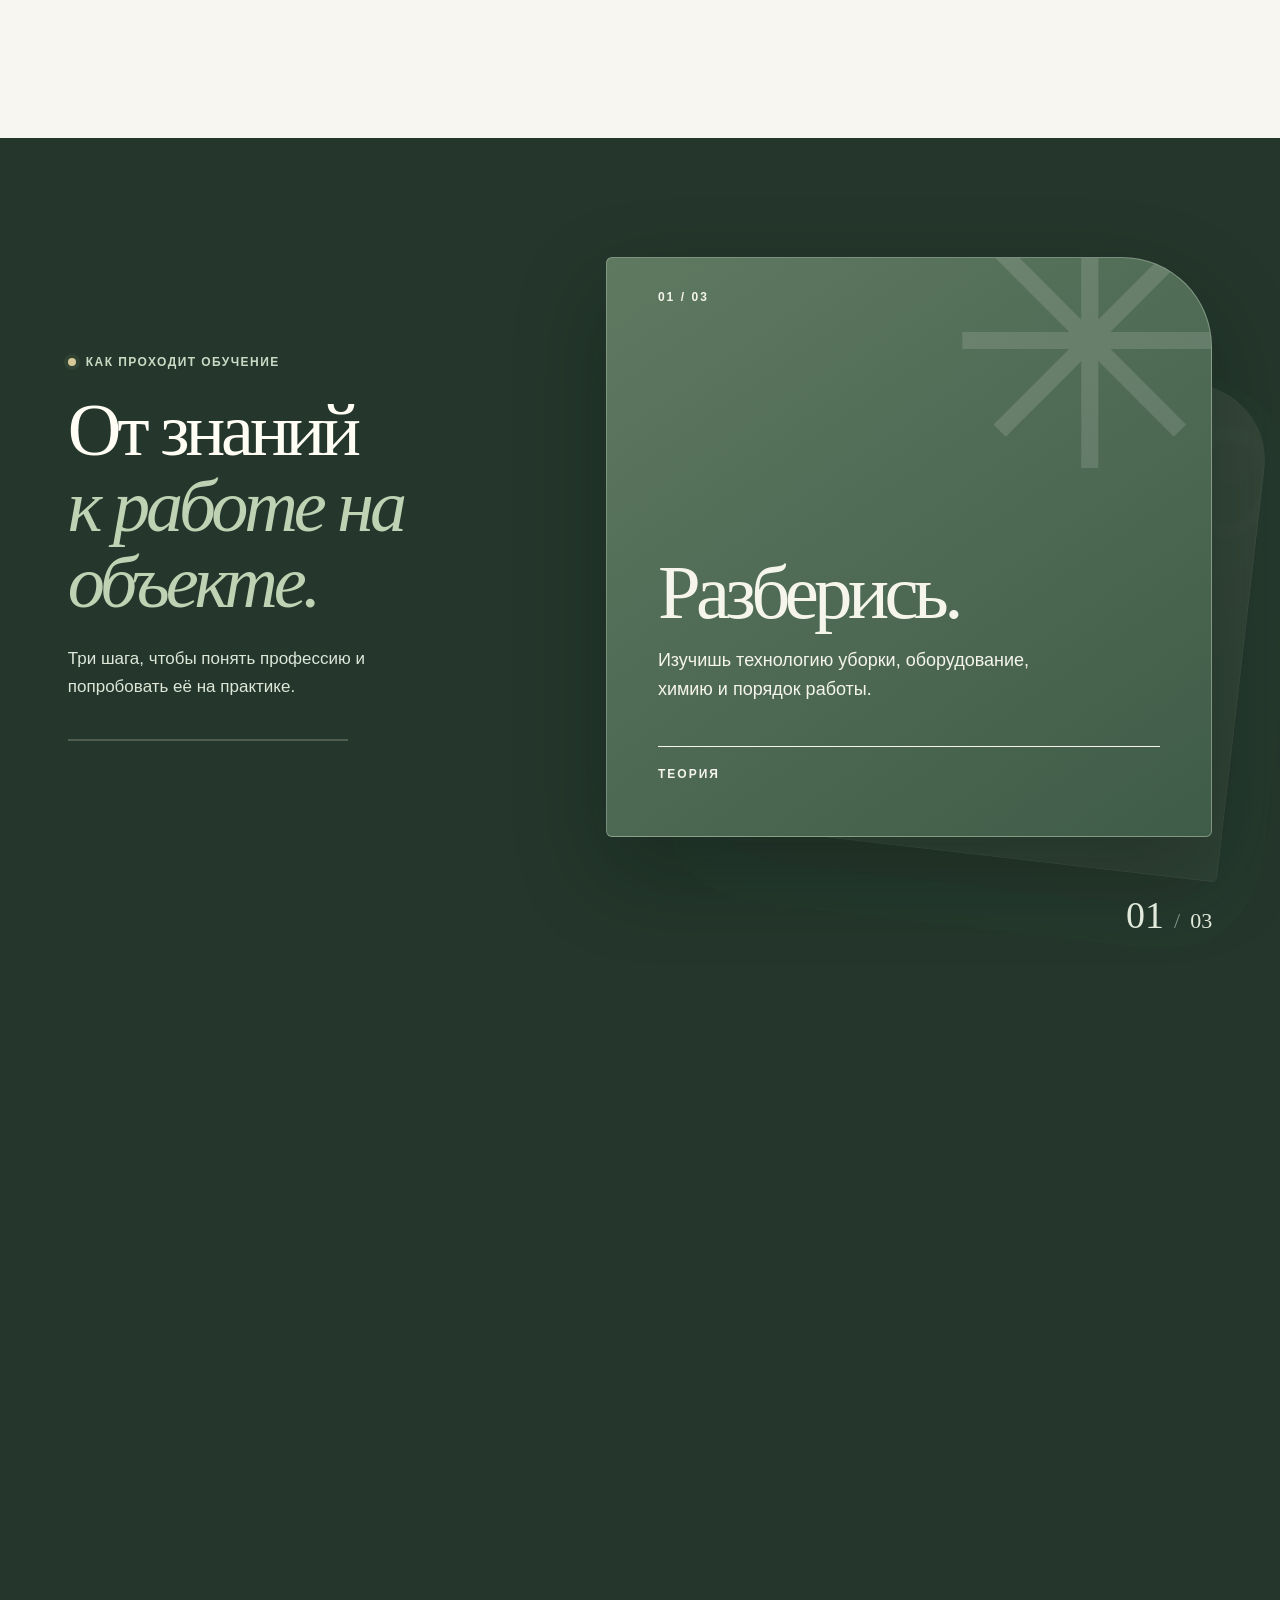
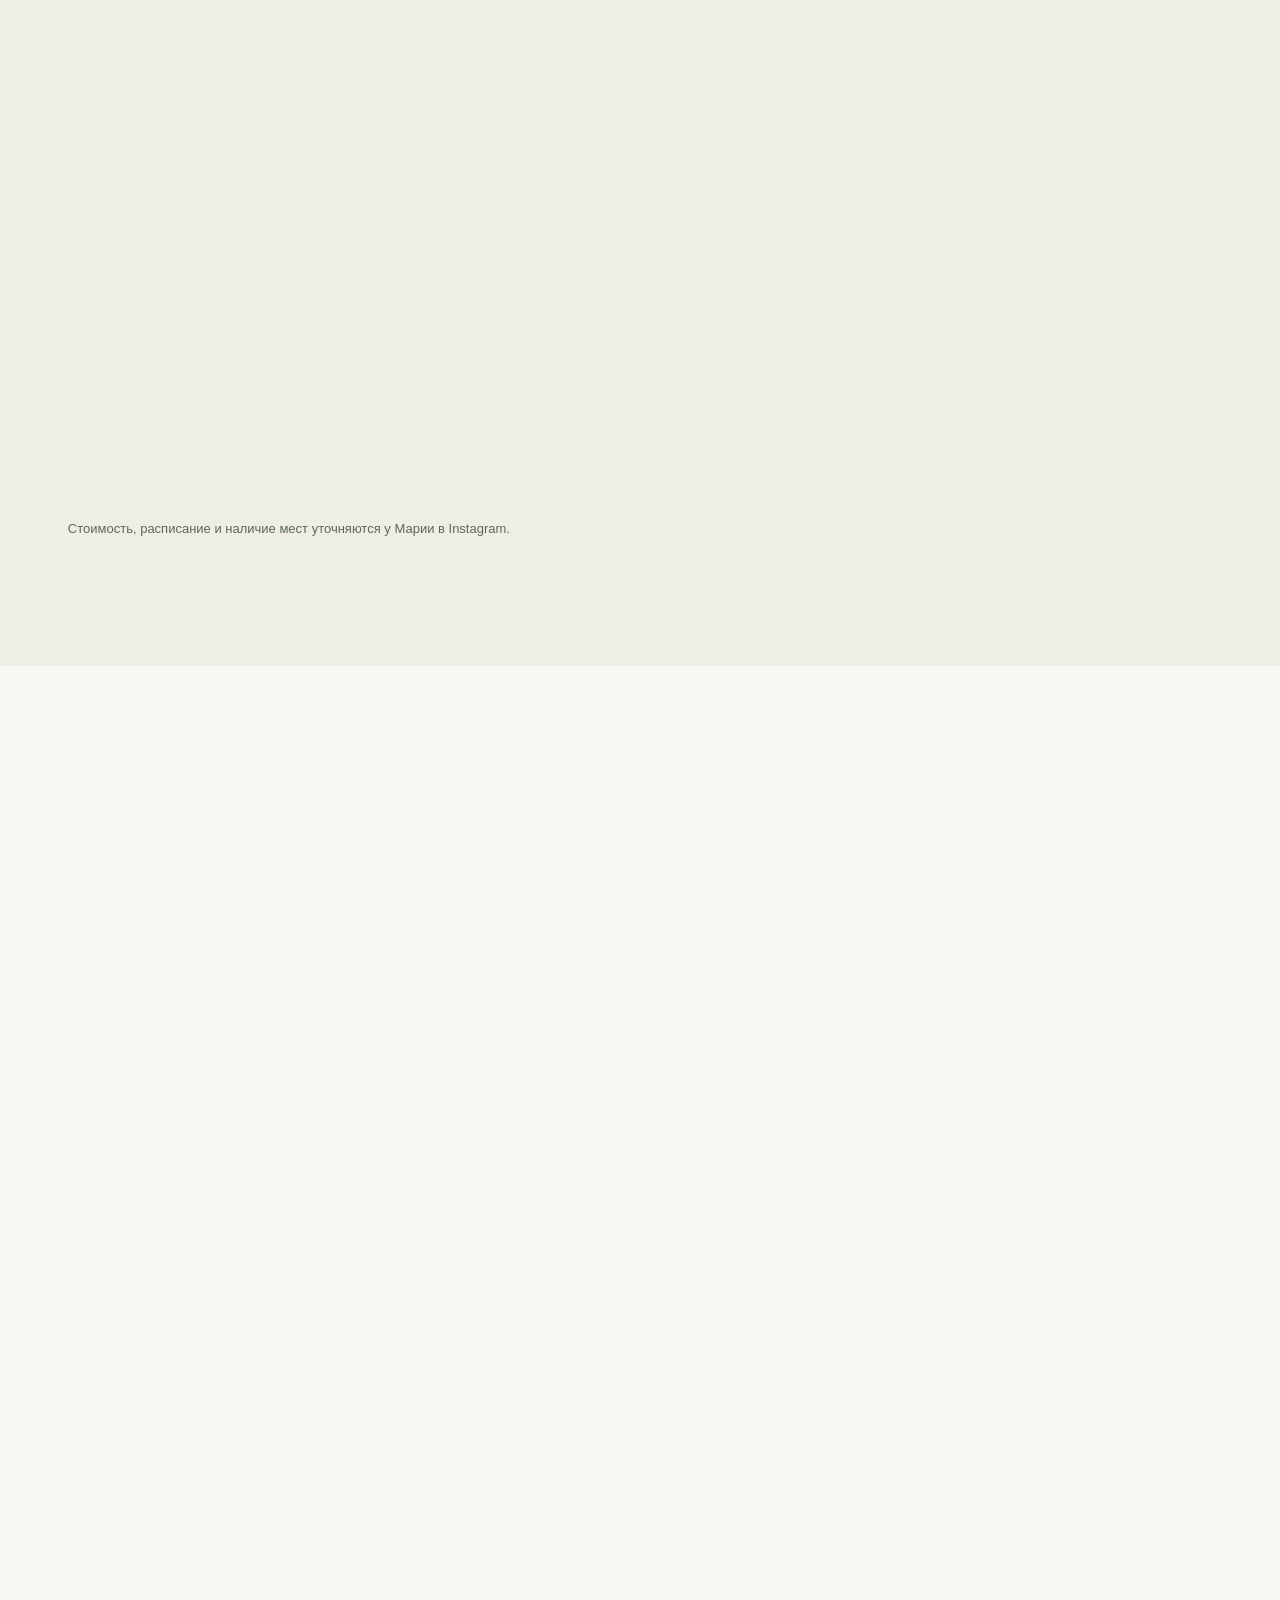
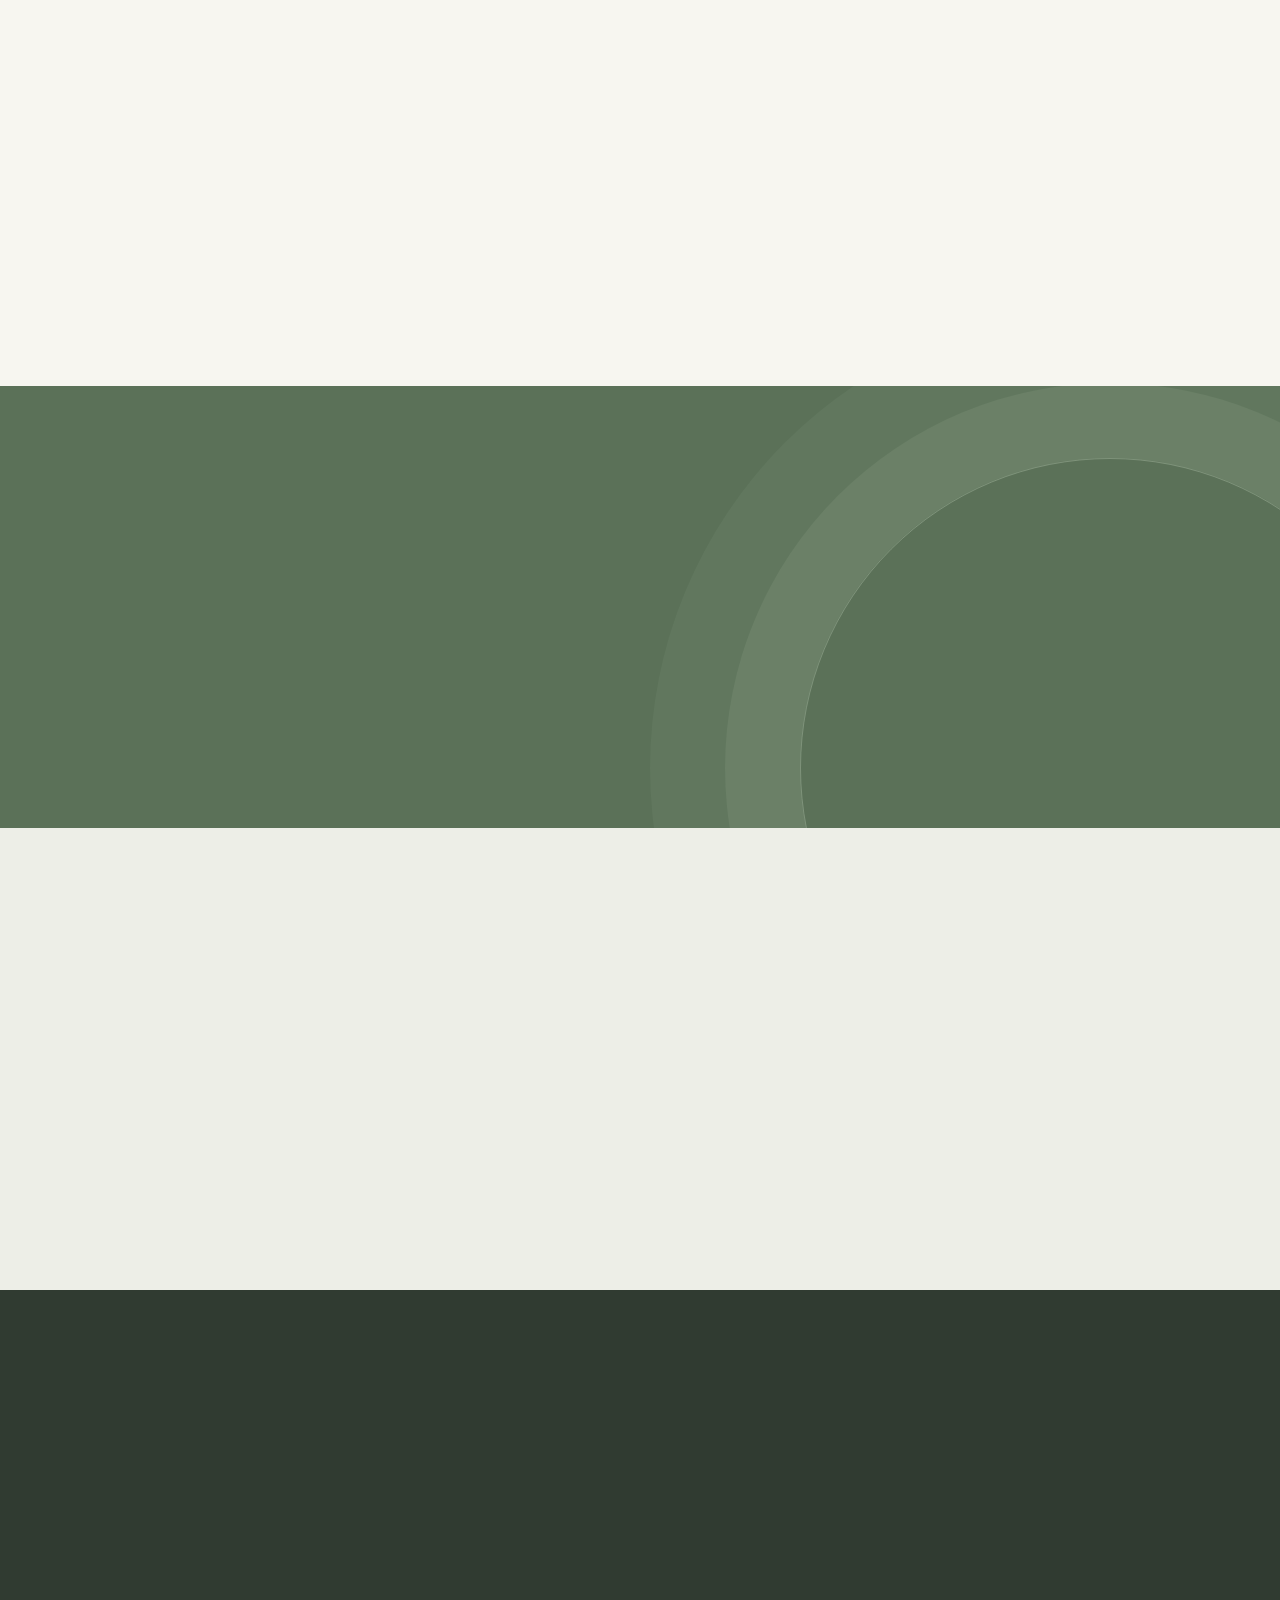
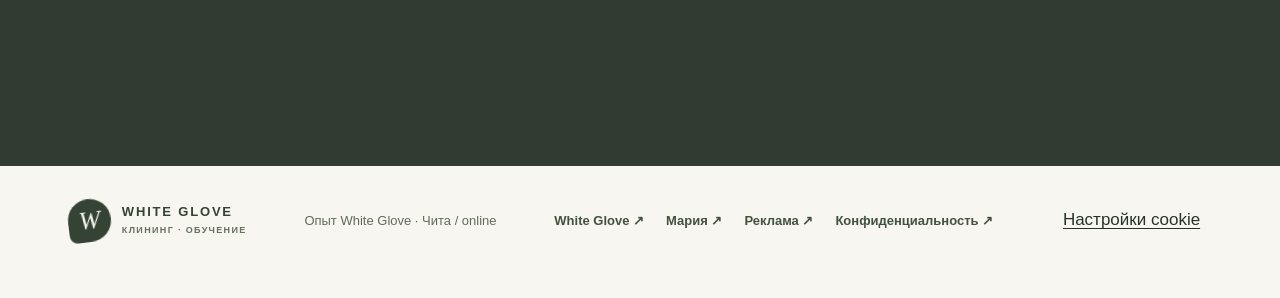
==== commit 36a996f0: "Refresh selected cookie illustration in browser cache" ====
--- a/index.html
+++ b/index.html
@@ -17,7 +17,7 @@
     <link rel="stylesheet" href="styles.css?v=anime-motion-2">
     <script src="app.js?v=anime-motion-3" defer></script>
     <link rel="stylesheet" href="/cookie-consent.css?v=1">
-    <script src="/cookie-consent.js?v=1" data-cookie-theme="sage" defer></script>
+    <script src="/cookie-consent.js?v=2" data-cookie-theme="sage" defer></script>
   <link rel="canonical" href="https://whiteglow.ru/"><meta property="og:url" content="https://whiteglow.ru/"><meta property="og:locale" content="ru_RU"><meta property="og:image" content="https://whiteglow.ru/instagram/maria-business.jpg"><meta property="og:image:alt" content="Мария Манукян — White Glove"><meta name="twitter:card" content="summary_large_image"><script type="application/ld+json">{"@context":"https://schema.org","@type":"WebSite","name":"White Glove","url":"https://whiteglow.ru/","inLanguage":"ru","description":"Обучение клинингу с Марией Манукян"}</script><meta name="google-site-verification" content="5sUJ-3RFZLc02Kup3Bb3RerP8i1IxEn9MFO-VkiBLbU"></head>
   <body>
     <a class="skip-link" href="#main">К содержанию</a>
--- a/cookie-consent.css
+++ b/cookie-consent.css
@@ -1,6 +1,7 @@
 .cookie-consent,.cookie-consent__settings{box-sizing:border-box;font-family:inherit}
 .cookie-consent[hidden]{display:none!important}
 .cookie-consent{--cc-bg:#faf8f1;--cc-text:#25352d;--cc-muted:#52645a;--cc-border:#c9d4c5;--cc-accent:#315b49;position:fixed;z-index:2147483647;left:max(16px,env(safe-area-inset-left));bottom:max(16px,env(safe-area-inset-bottom));display:flex;align-items:center;gap:20px;width:min(560px,calc(100vw - 32px));padding:22px;border:1px solid var(--cc-border);border-radius:22px;background:var(--cc-bg);color:var(--cc-text);box-shadow:0 18px 60px rgba(0,0,0,.22);line-height:1.45}
+.cookie-consent[data-theme=burgundy]{--cc-bg:#fff8f4;--cc-text:#472331;--cc-muted:#6e4a54;--cc-border:#d9b9bd;--cc-accent:#762d49}
 .cookie-consent[data-theme=clean]{--cc-bg:#0d2230;--cc-text:#f6fbff;--cc-muted:#d0e1e6;--cc-border:#477582;--cc-accent:#80d3d3}
 .cookie-consent[data-theme=dark]{--cc-bg:#181c29;--cc-text:#f8f9ff;--cc-muted:#bdc5d8;--cc-border:#404b68;--cc-accent:#92aaff}
 .cookie-consent__illustration{flex:none;align-self:flex-start;width:78px;height:78px}
